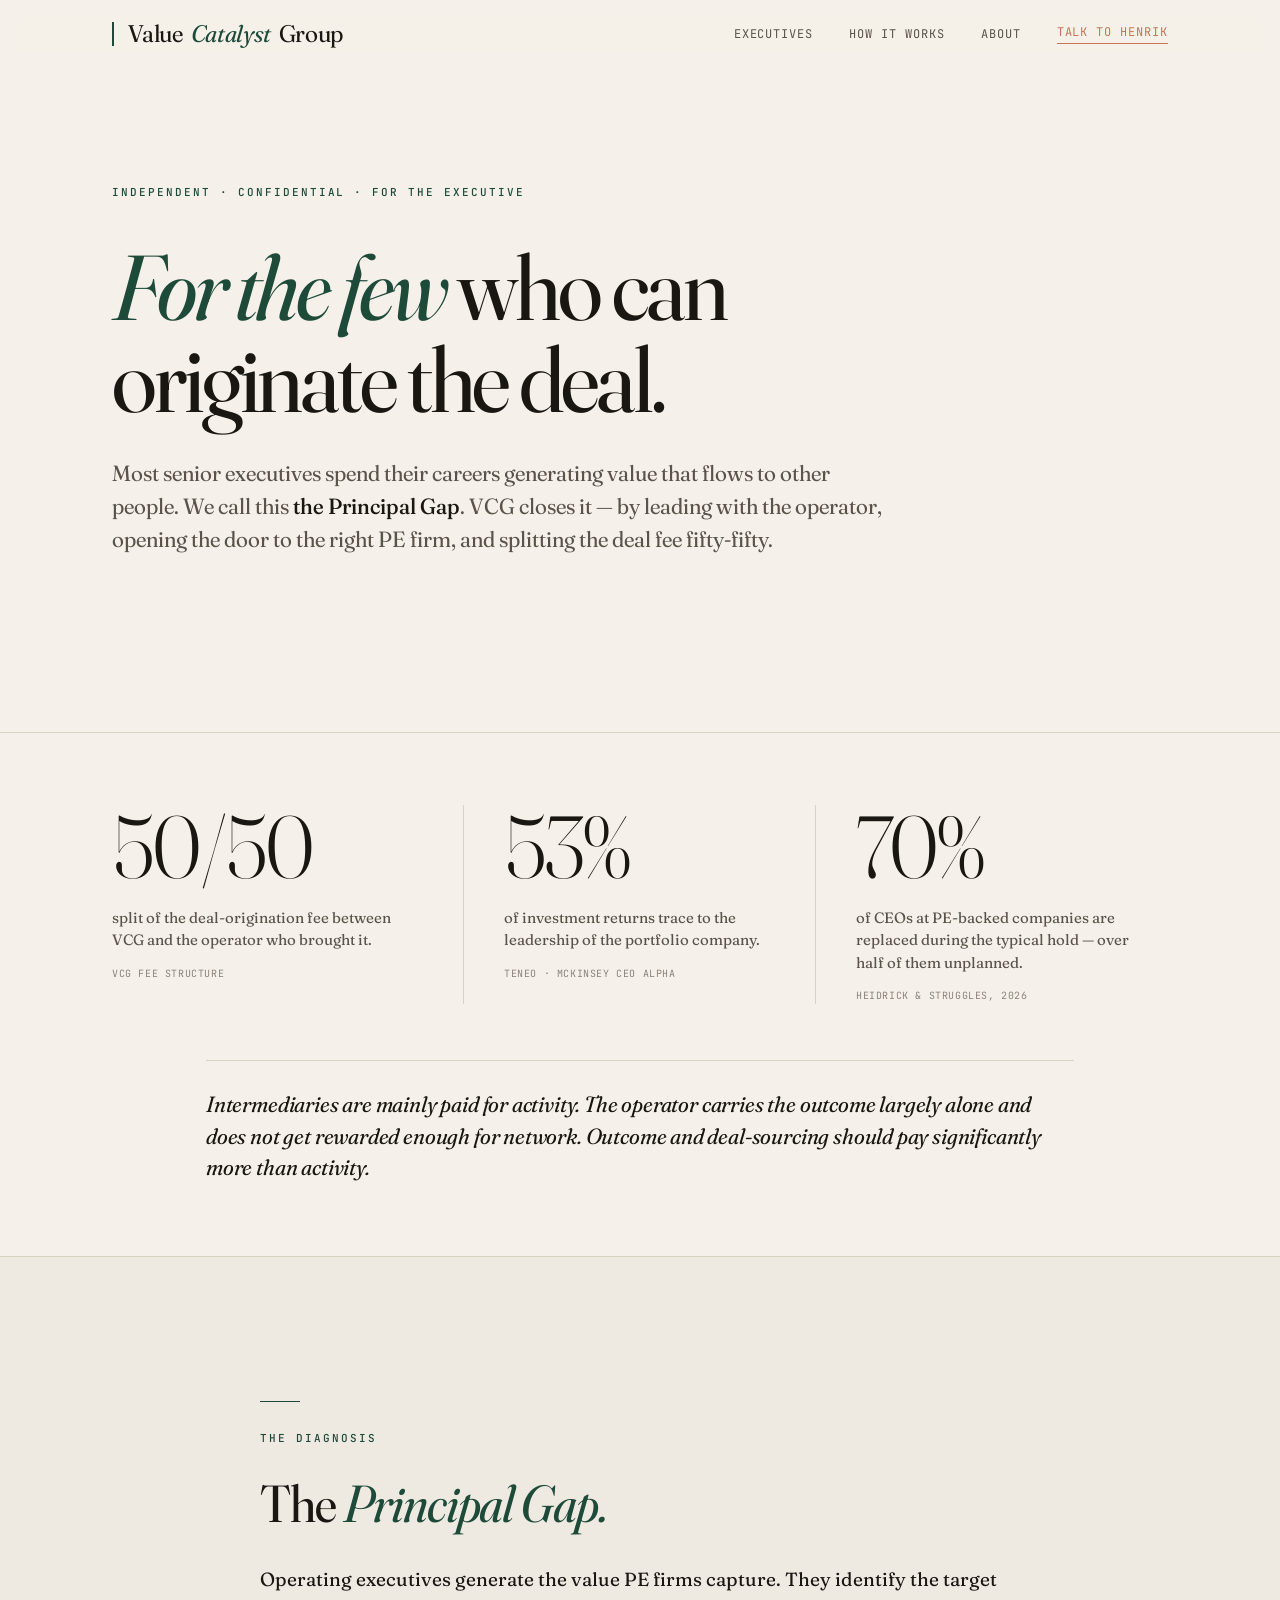
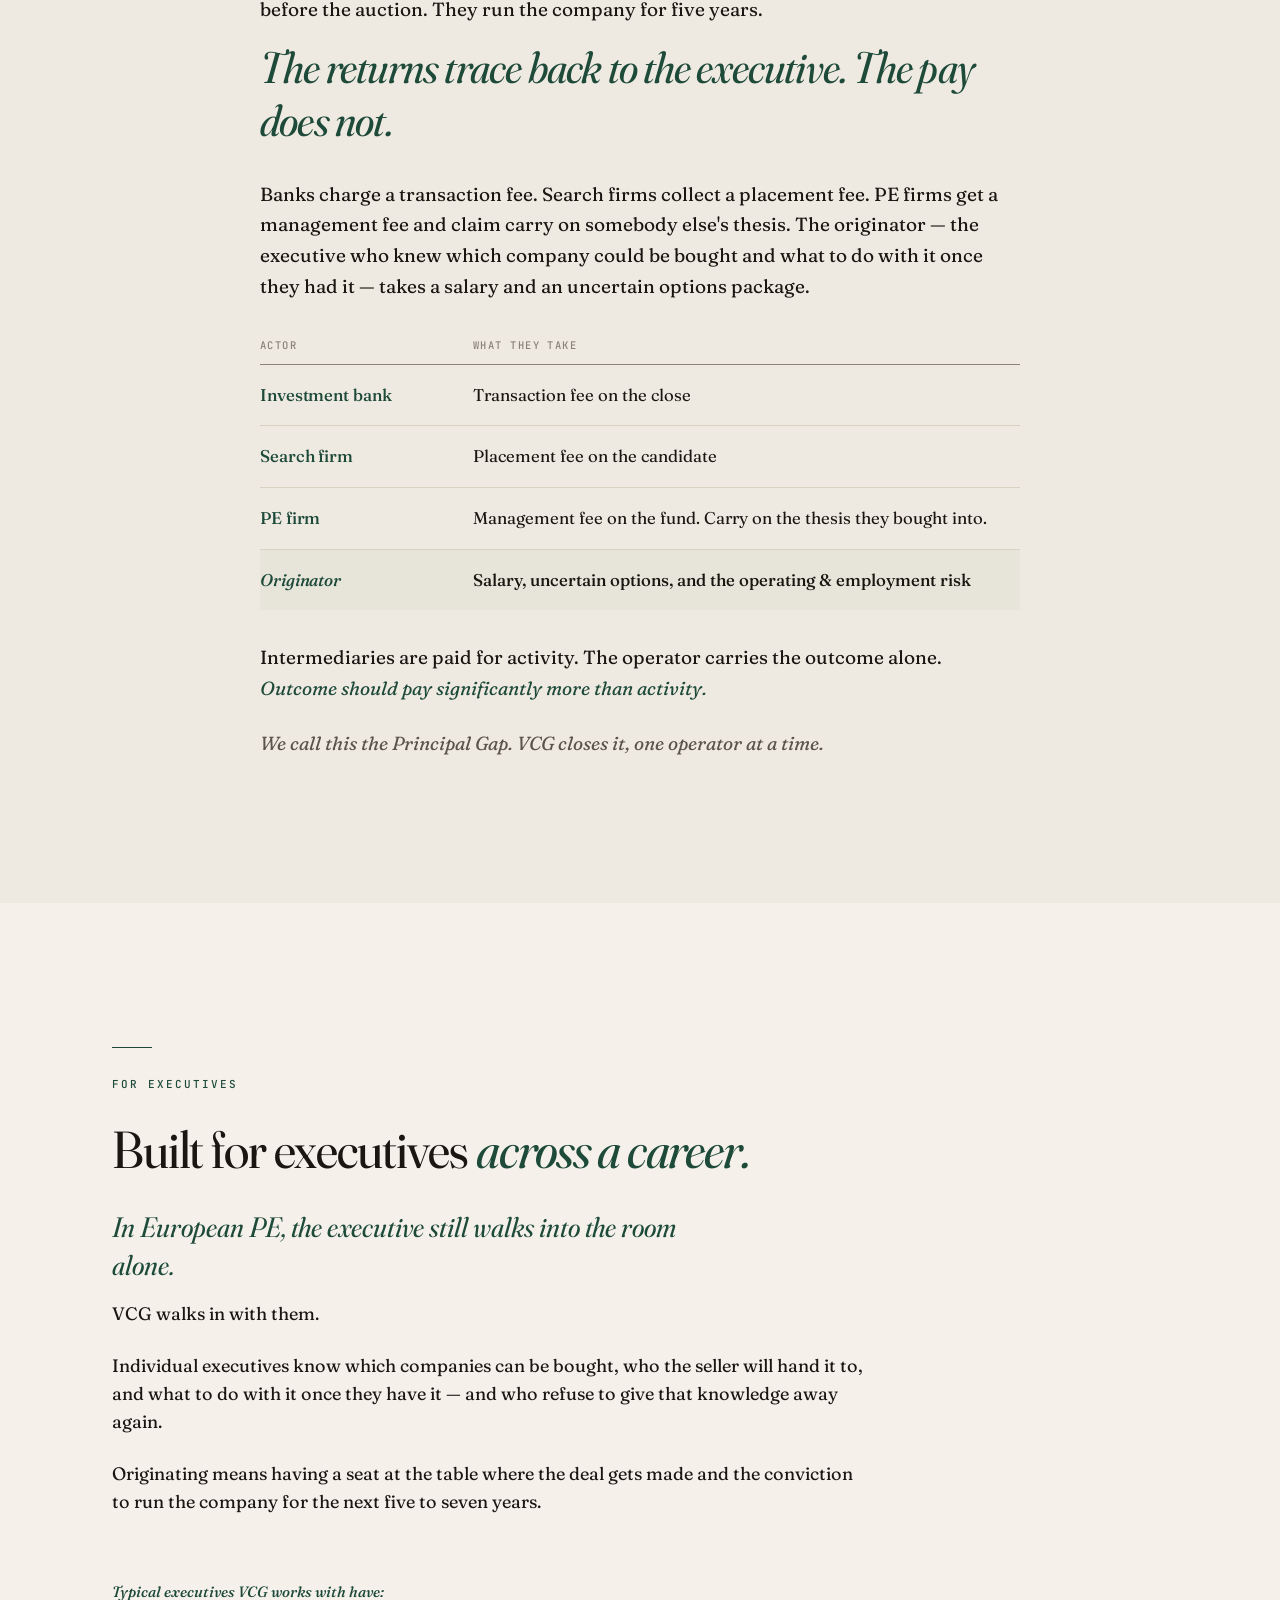
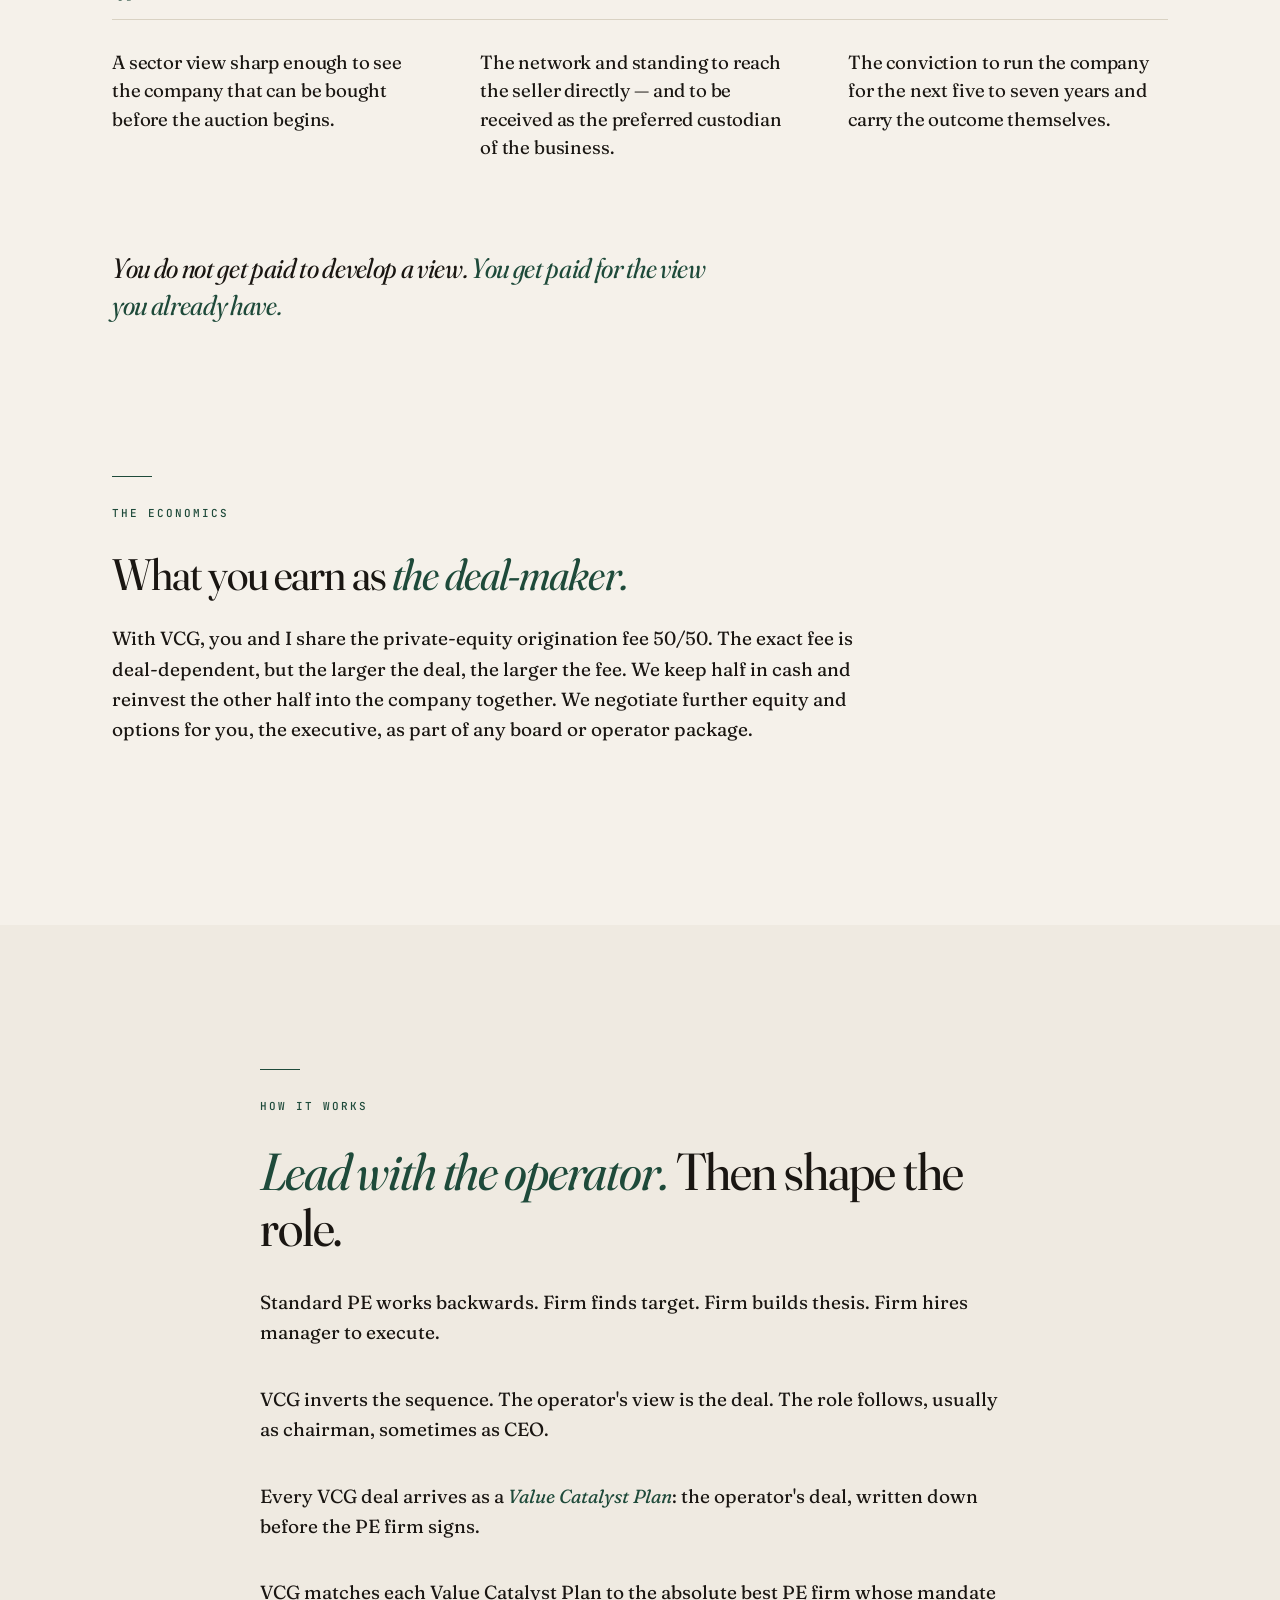
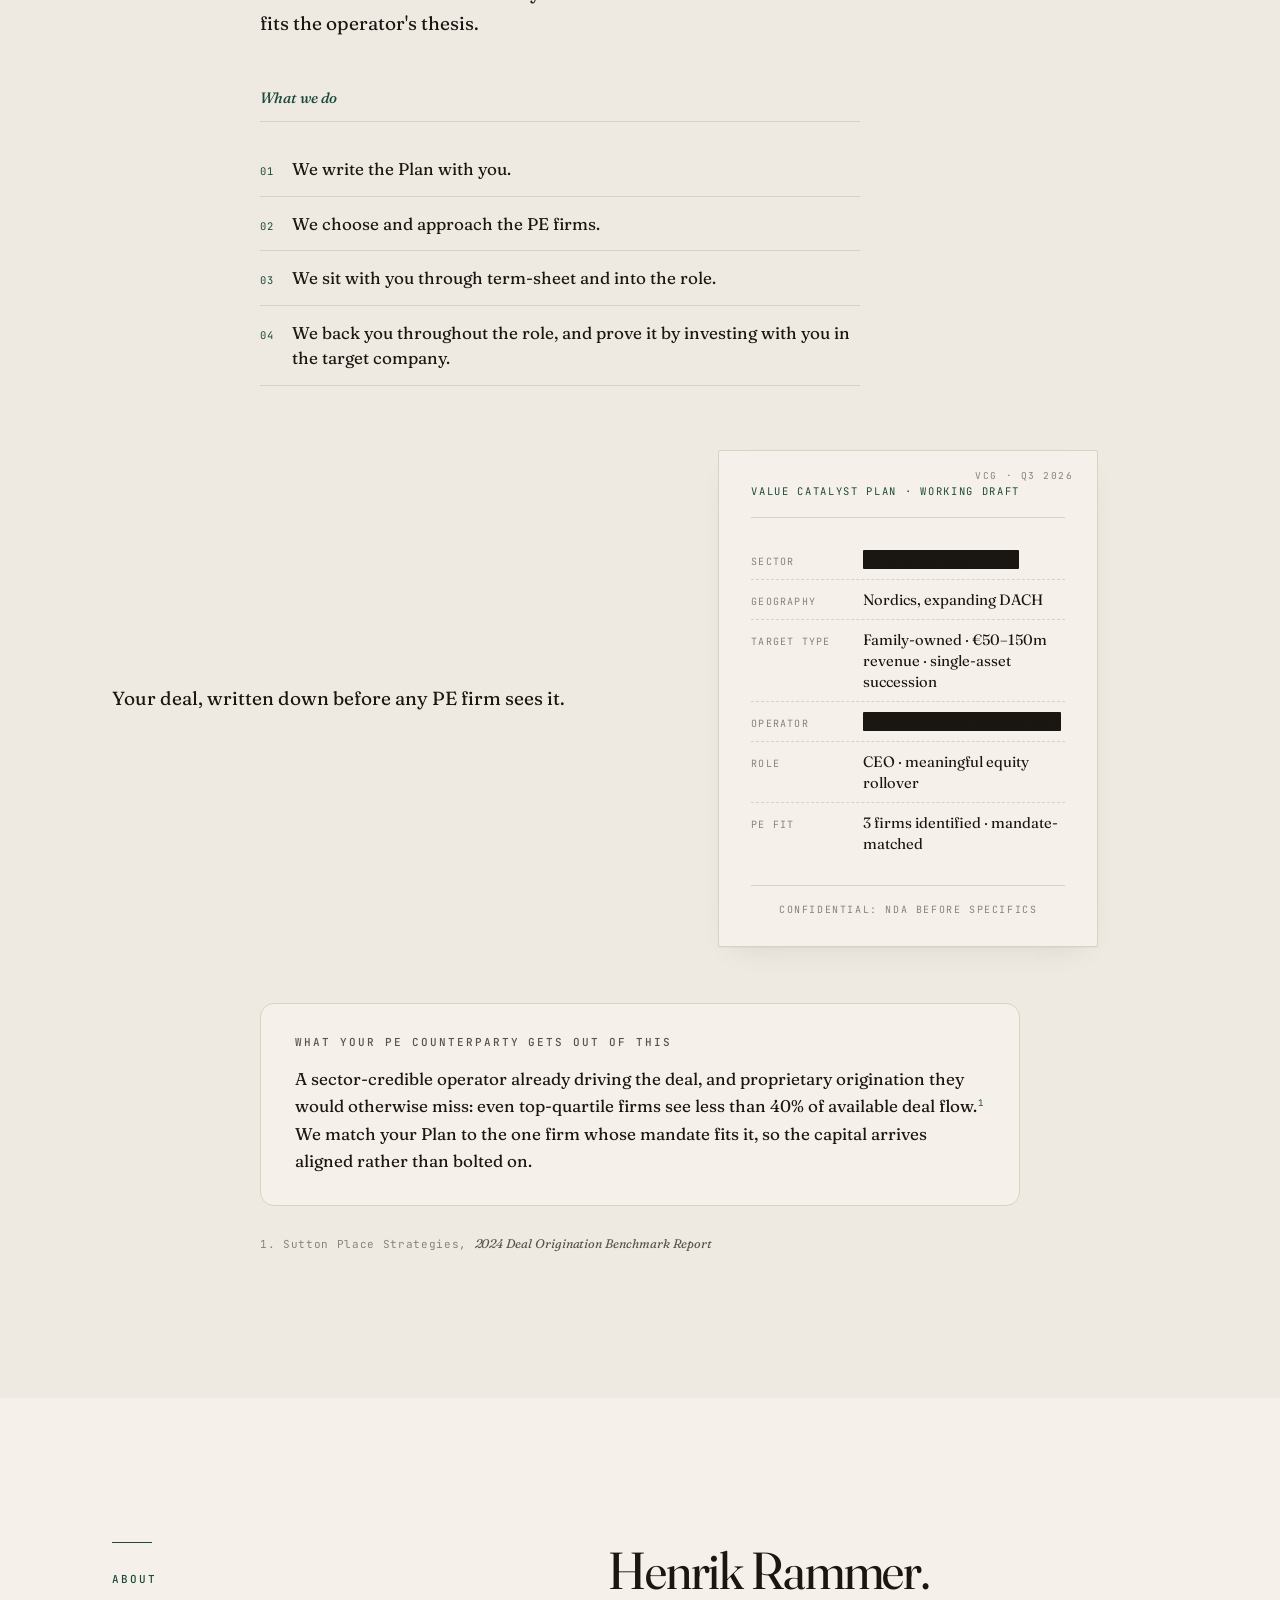
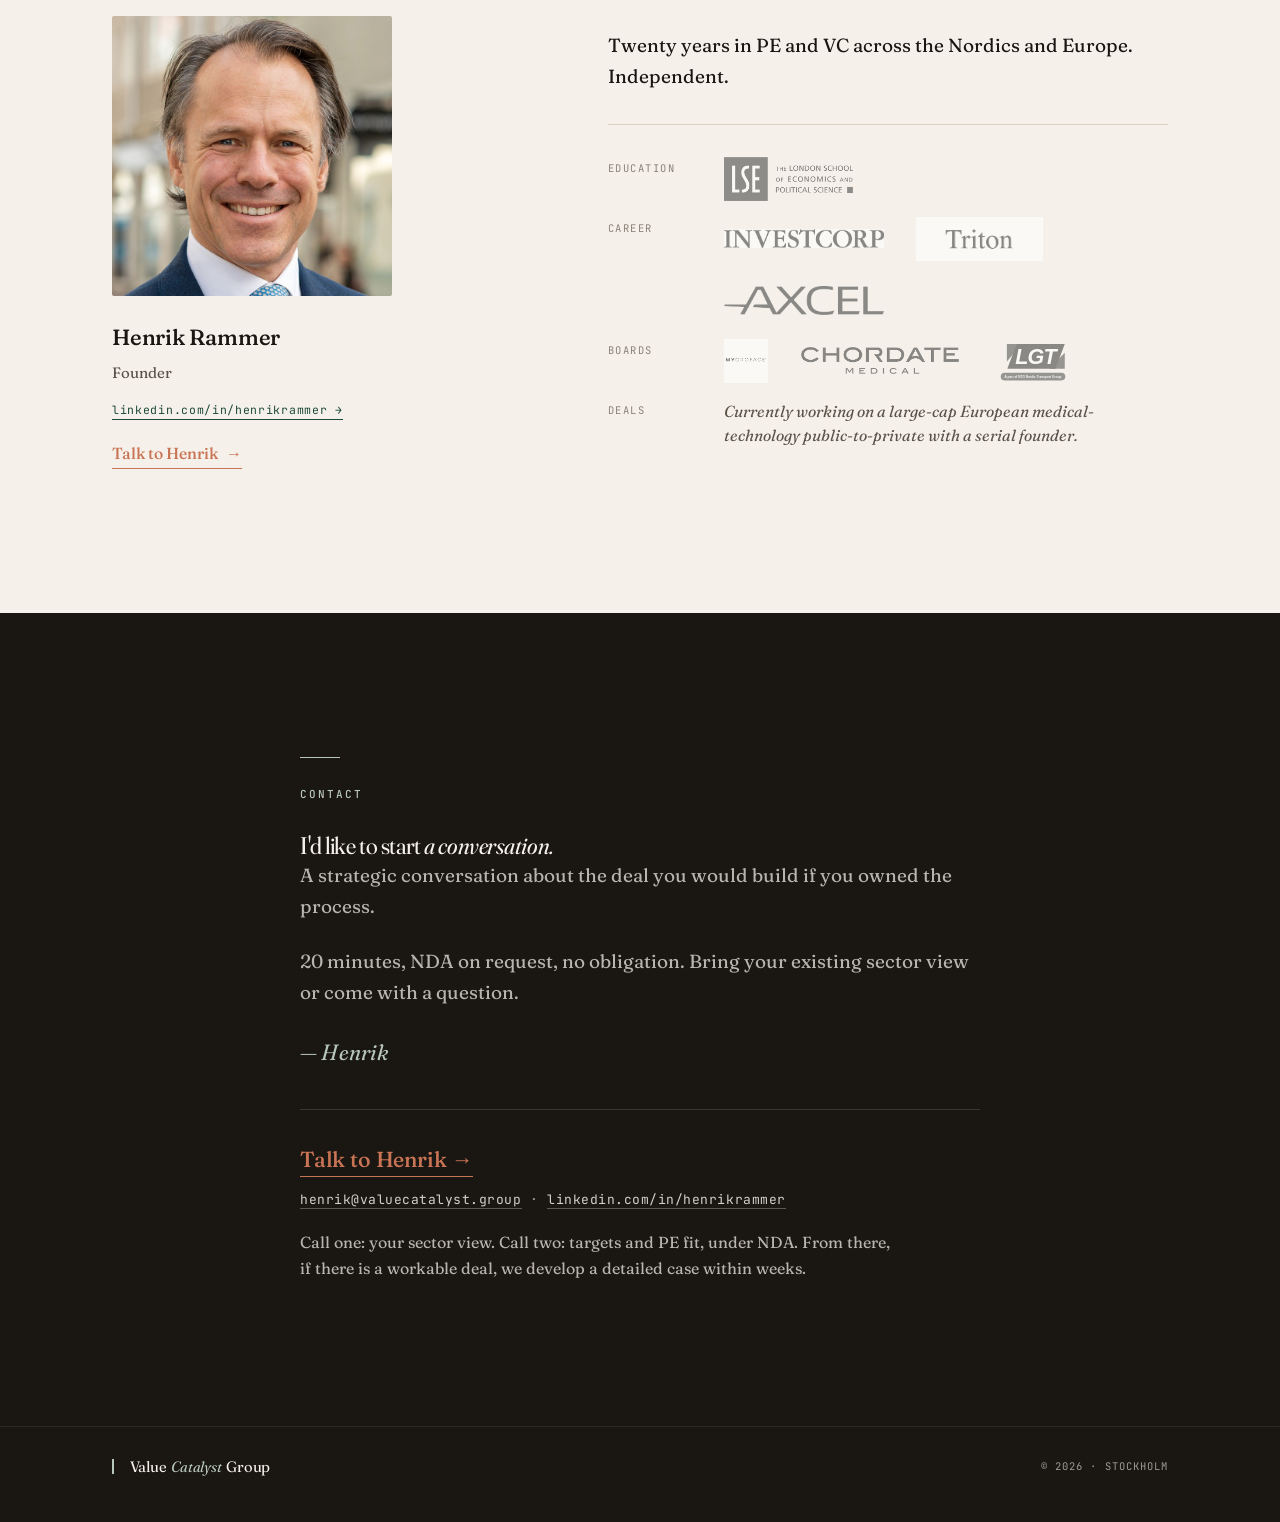
==== index.html @ 9d08bc42 "Tighten exec page: drop hero entry, real LGT logo, trim copy - Remove "For Executives" hero entry; s" ====
<!DOCTYPE html>
<html lang="en">
<head>
  <meta charset="UTF-8">
  <meta name="viewport" content="width=device-width, initial-scale=1.0">
  <title>Value Catalyst Group — For the few who can originate the deal</title>
  <meta name="description" content="Most senior executives spend their careers generating value that flows to other people. We call this the Principal Gap. VCG closes it: we lead with the operator, open the door to the right PE firm, and split the deal fee fifty-fifty.">
  <link rel="canonical" href="https://valuecatalyst.group/">
  <link rel="icon" type="image/svg+xml" href="/favicon.svg">
  <meta property="og:title" content="Value Catalyst Group — For the few who can originate the deal">
  <meta property="og:description" content="Most senior executives spend their careers generating value that flows to other people. We call this the Principal Gap. VCG closes it: we lead with the operator, open the door to the right PE firm, and split the deal fee fifty-fifty.">
  <meta property="og:type" content="website">
  <meta property="og:url" content="https://valuecatalyst.group/">
  <link rel="preconnect" href="https://fonts.googleapis.com">
  <link rel="preconnect" href="https://fonts.gstatic.com" crossorigin>
  <link href="https://fonts.googleapis.com/css2?family=Fraunces:opsz,wght@9..144,300;9..144,400;9..144,500;9..144,600;9..144,700&family=JetBrains+Mono:wght@400;500&display=swap" rel="stylesheet">
  <style>
    *, *::before, *::after { box-sizing: border-box; margin: 0; padding: 0; }
    html { scroll-behavior: smooth; }
    body {
      font-family: 'Fraunces', Georgia, serif;
      font-variation-settings: "opsz" 14, "SOFT" 50;
      color: var(--ink);
      background: var(--paper);
      -webkit-font-smoothing: antialiased;
      -moz-osx-font-smoothing: grayscale;
      font-feature-settings: "ss01", "ss02", "lnum";
    }
    a { text-decoration: none; color: inherit; }
    img, svg { max-width: 100%; display: block; }

    :root {
      --paper: #F5F1EA;
      --paper-soft: #EFEAE1;
      --ink: #1A1612;
      --ink-soft: #5A534A;
      --ink-faint: #8A8278;
      --rule: #D9D2C3;
      --accent: #1E4A3A;
      --accent-deep: #143428;
      --accent-faint: #E8E3D3;
      --cta: #C97455;          /* Claude orange — reserved for primary CTA */
      --cta-deep: #A85C40;
      --max: 1120px;
      --max-narrow: 760px;
      --ease: cubic-bezier(0.16, 1, 0.3, 1);
    }

    ::selection { background: var(--accent); color: var(--paper); }

    .container { max-width: var(--max); margin: 0 auto; padding: 0 32px; }
    .narrow { max-width: var(--max-narrow); margin: 0 auto; padding: 0 32px; }

    .eyebrow {
      font-family: 'JetBrains Mono', ui-monospace, monospace;
      font-size: 11px;
      font-weight: 500;
      letter-spacing: 0.18em;
      text-transform: uppercase;
      color: var(--accent);
    }
    .eyebrow--ink { color: var(--ink-soft); }

    .rule {
      width: 40px;
      height: 1px;
      background: var(--accent);
      margin: 0 0 28px;
    }

    /* Typography base */
    h1, h2, h3, h4 {
      font-family: 'Fraunces', Georgia, serif;
      font-weight: 400;
      letter-spacing: -0.018em;
      color: var(--ink);
      font-variation-settings: "opsz" 144, "SOFT" 30;
    }
    p { font-size: 18px; line-height: 1.55; color: var(--ink); }

    /* ── Nav ── */
    .nav {
      position: fixed; top: 0; left: 0; right: 0; z-index: 50;
      background: rgba(245, 241, 234, 0.88);
      backdrop-filter: saturate(140%) blur(10px);
      -webkit-backdrop-filter: saturate(140%) blur(10px);
      border-bottom: 1px solid transparent;
      transition: border-color 240ms var(--ease), background 240ms var(--ease);
    }
    .nav.scrolled { border-bottom-color: var(--rule); }
    .nav__inner {
      max-width: var(--max); margin: 0 auto; padding: 0 32px;
      height: 68px; display: flex; align-items: center; justify-content: space-between;
    }
    /* ── VCG mark ──────────────────────────────────── */
    .vcg-mark {
      display: inline-flex; align-items: stretch; gap: 16px;
      font-family: 'Fraunces', Georgia, serif;
      color: var(--ink); text-decoration: none;
    }
    .vcg-mark__rule {
      width: 1.5px; background: var(--accent); flex-shrink: 0;
      align-self: stretch;
    }
    .vcg-mark__body {
      display: flex; flex-direction: column; justify-content: center;
    }
    .vcg-mark__word {
      font-size: 22px; line-height: 1; font-weight: 400;
      letter-spacing: -0.015em; word-spacing: 0.14em; white-space: nowrap;
      font-variation-settings: "opsz" 72, "SOFT" 20;
      color: var(--ink);
    }
    .vcg-mark__word em {
      font-style: italic; color: var(--accent); font-weight: 400;
      font-variation-settings: "opsz" 72, "SOFT" 30;
    }
    .vcg-mark__tag {
      font-size: 13px; font-style: italic; color: var(--ink-soft);
      margin-top: 6px; line-height: 1.35; letter-spacing: -0.005em;
      font-variation-settings: "opsz" 36, "SOFT" 30;
    }

    /* Nav: smaller, no tagline */
    .vcg-mark--nav .vcg-mark__word { font-size: 24px; }
    .vcg-mark--nav { gap: 14px; }

    /* Hero / large display */
    .vcg-mark--hero .vcg-mark__word { font-size: 40px; }
    .vcg-mark--hero .vcg-mark__tag  { font-size: 20px; margin-top: 16px; }

    /* Reversed on forest — card backs, signage */
    .vcg-mark--reversed { color: var(--paper); }
    .vcg-mark--reversed .vcg-mark__word { color: var(--paper); }
    .vcg-mark--reversed .vcg-mark__word em { color: #B8C7BC; }
    .vcg-mark--reversed .vcg-mark__tag  { color: rgba(245,241,234,0.72); }
    .vcg-mark--reversed .vcg-mark__rule { background: #B8C7BC; }
    .nav__links { display: flex; gap: 36px; align-items: center; }
    .nav__link {
      font-family: 'JetBrains Mono', ui-monospace, monospace;
      font-size: 12px; letter-spacing: 0.08em; text-transform: uppercase;
      color: var(--ink-soft);
      transition: color 180ms var(--ease);
    }
    .nav__link:hover { color: var(--accent); }
    .nav__cta {
      font-family: 'JetBrains Mono', ui-monospace, monospace;
      font-size: 12px; letter-spacing: 0.08em; text-transform: uppercase;
      color: var(--cta); padding-bottom: 3px;
      border-bottom: 1px solid var(--cta);
      transition: color 180ms var(--ease), border-color 180ms var(--ease);
    }
    .nav__cta:hover { color: var(--cta-deep); border-color: var(--cta-deep); }

    .nav__toggle { display: none; background: none; border: none; cursor: pointer; padding: 8px; }
    .nav__toggle span { display: block; width: 22px; height: 1.5px; background: var(--ink); margin: 5px 0; transition: transform 200ms var(--ease); }

    /* ── Hero ── */
    .hero {
      padding: 184px 0 120px;
      position: relative;
    }
    .hero__eyebrow { margin-bottom: 40px; }
    .hero h1 {
      font-size: clamp(48px, 7.2vw, 92px);
      line-height: 1.0;
      letter-spacing: -0.034em;
      font-weight: 400;
      font-variation-settings: "opsz" 144, "SOFT" 10;
      max-width: 16ch;
      margin-bottom: 32px;
      color: var(--ink);
    }
    .hero h1 em {
      font-style: italic;
      font-weight: 400;
      color: var(--accent);
    }
    .hero__sub {
      font-size: 22px;
      line-height: 1.5;
      color: var(--ink-soft);
      max-width: 56ch;
      margin-bottom: 56px;
      font-weight: 400;
      font-variation-settings: "opsz" 72, "SOFT" 30;
    }
    .hero__sub strong {
      color: var(--ink);
      font-weight: 500;
    }
    .hero__entry {
      display: flex; flex-wrap: wrap; gap: 56px; align-items: baseline;
      padding-top: 28px;
      border-top: 1px solid var(--rule);
      max-width: 560px;
    }
    .entry {
      display: flex; flex-direction: column; gap: 6px;
    }
    .entry__label {
      font-family: 'JetBrains Mono', ui-monospace, monospace;
      font-size: 10.5px; letter-spacing: 0.14em; text-transform: uppercase;
      color: var(--ink-faint);
    }
    .entry__link {
      font-family: 'Fraunces', Georgia, serif;
      font-size: 18px; font-weight: 500;
      color: var(--ink);
      border-bottom: 1px solid var(--ink);
      padding-bottom: 2px;
      transition: color 180ms var(--ease), border-color 180ms var(--ease);
      font-variation-settings: "opsz" 36;
    }
    .entry__link:hover { color: var(--accent); border-color: var(--accent); }
    .entry__link .arr { display: inline-block; transition: transform 240ms var(--ease); margin-left: 4px; }
    .entry__link:hover .arr { transform: translateX(4px); }

    /* ── Three figures (stats) ── */
    .figures {
      border-top: 1px solid var(--rule);
      border-bottom: 1px solid var(--rule);
      padding: 72px 0;
    }
    .figures__grid {
      display: grid;
      grid-template-columns: repeat(3, 1fr);
      gap: 0;
    }
    .figure {
      padding: 0 40px;
      border-right: 1px solid var(--rule);
      position: relative;
    }
    .figure:first-child { padding-left: 0; }
    .figure:last-child { border-right: none; padding-right: 0; }
    .figure__number {
      font-family: 'Fraunces', Georgia, serif;
      font-size: clamp(54px, 7vw, 88px);
      font-weight: 300;
      line-height: 0.95;
      letter-spacing: -0.035em;
      color: var(--ink);
      font-variation-settings: "opsz" 144, "SOFT" 0;
      margin-bottom: 18px;
      font-feature-settings: "lnum", "ss01";
    }
    .figure__number em {
      font-style: italic;
      font-weight: 300;
      color: var(--accent);
    }
    .figure__desc {
      font-size: 15px;
      line-height: 1.5;
      color: var(--ink-soft);
      max-width: 28ch;
    }
    .figure__src {
      font-family: 'JetBrains Mono', ui-monospace, monospace;
      font-size: 10px;
      letter-spacing: 0.06em;
      color: var(--ink-faint);
      margin-top: 14px;
      text-transform: uppercase;
    }
    .figure__src a { color: var(--ink-faint); border-bottom: 1px solid transparent; transition: color 180ms var(--ease), border-color 180ms var(--ease); }
    .figure__src a:hover { color: var(--accent); border-bottom-color: var(--accent); }
    .figures__caption {
      margin-top: 56px;
      padding-top: 28px;
      border-top: 1px solid var(--rule);
      font-family: 'Fraunces', Georgia, serif;
      font-size: clamp(18px, 1.8vw, 22px);
      font-style: italic;
      font-weight: 400;
      line-height: 1.45;
      letter-spacing: -0.008em;
      color: var(--ink);
      text-align: left;
      max-width: 62ch;
      margin-left: auto;
      margin-right: auto;
      font-variation-settings: "opsz" 72, "SOFT" 30;
    }

    /* ── Section ── */
    .section { padding: 144px 0; position: relative; }
    .section--paper-soft { background: var(--paper-soft); }
    .section--ink { background: var(--ink); }
    .section--ink p, .section--ink h2, .section--ink h3 { color: var(--paper); }
    .section--ink p { color: rgba(245, 241, 234, 0.72); }

    .section__lede {
      max-width: 70ch;
      margin-bottom: 56px;
    }
    .section h2.section__title {
      font-size: clamp(32px, 4.4vw, 52px);
      line-height: 1.08;
      letter-spacing: -0.022em;
      font-weight: 400;
      max-width: 22ch;
      margin-bottom: 32px;
      font-variation-settings: "opsz" 144, "SOFT" 20;
    }
    .section h2.section__title em { font-style: italic; color: var(--accent); font-weight: 400; }
    .section--ink h2.section__title em { color: #B8C7BC; }

    /* ── Proof band: relocated 53% with full citation ── */
    .proof-band {
      padding: 96px 0;
      background: var(--paper);
      border-bottom: 1px solid var(--rule);
      text-align: left;
    }
    .proof-band__number {
      font-family: 'Fraunces', Georgia, serif;
      font-size: clamp(96px, 14vw, 184px);
      font-weight: 300;
      line-height: 0.9;
      letter-spacing: -0.04em;
      color: var(--ink);
      font-variation-settings: "opsz" 144, "SOFT" 0;
      margin-bottom: 32px;
      font-feature-settings: "lnum", "ss01";
    }
    .proof-band__number em {
      font-style: italic;
      font-weight: 300;
      color: var(--accent);
    }
    .proof-band__claim {
      font-family: 'Fraunces', Georgia, serif;
      font-size: clamp(24px, 3.2vw, 38px);
      font-weight: 400;
      line-height: 1.25;
      letter-spacing: -0.018em;
      color: var(--ink);
      max-width: 28ch;
      margin-bottom: 28px;
      font-variation-settings: "opsz" 144, "SOFT" 30;
    }
    .proof-band__claim--editorial {
      font-size: clamp(28px, 3.8vw, 46px);
      max-width: 38ch;
      margin-bottom: 0;
      line-height: 1.22;
    }
    .proof-band__claim--editorial em {
      font-style: italic;
      color: var(--accent);
    }
    .proof-band__source {
      font-family: 'JetBrains Mono', ui-monospace, monospace;
      font-size: 11px;
      letter-spacing: 0.1em;
      text-transform: uppercase;
      color: var(--ink-faint);
      line-height: 1.7;
    }
    .proof-band__source em {
      font-family: 'Fraunces', Georgia, serif;
      font-style: italic;
      text-transform: none;
      letter-spacing: -0.005em;
      font-size: 13px;
      color: var(--ink-soft);
    }
    .proof-band__source a {
      color: var(--ink-faint);
      border-bottom: 1px solid transparent;
      transition: color 180ms var(--ease), border-color 180ms var(--ease);
    }
    .proof-band__source a:hover {
      color: var(--accent);
      border-bottom-color: var(--accent);
    }

    /* ── Audience sections ── */
    .audience {
      display: grid;
      grid-template-columns: 1fr 1.15fr;
      gap: 96px;
      align-items: start;
    }
    .audience__head .section__title { margin-bottom: 24px; }
    .audience__head p.audience__pitch {
      font-size: 19px;
      line-height: 1.6;
      color: var(--ink-soft);
      max-width: 38ch;
    }
    .audience__body p {
      font-size: 18px;
      line-height: 1.62;
      color: var(--ink);
      margin-bottom: 26px;
    }
    .audience__body p.audience__note {
      color: var(--ink-soft);
    }
    .audience__list {
      list-style: none;
      margin: 28px 0 32px;
      padding-top: 20px;
      border-top: 1px solid var(--rule);
    }
    .audience__list li {
      font-size: 17px;
      line-height: 1.5;
      color: var(--ink);
      padding: 14px 0;
      border-bottom: 1px solid var(--rule);
      display: grid;
      grid-template-columns: 32px 1fr;
      align-items: baseline;
    }
    .audience__list li::before {
      content: counter(li, decimal-leading-zero);
      font-family: 'JetBrains Mono', ui-monospace, monospace;
      font-size: 10.5px;
      letter-spacing: 0.1em;
      color: var(--accent);
      counter-increment: li;
    }
    .audience__list { counter-reset: li; }

    .audience__subhead {
      font-family: 'Fraunces', Georgia, serif;
      font-size: 15px;
      font-weight: 500;
      font-style: italic;
      color: var(--accent);
      margin: 20px 0 10px;
      font-variation-settings: "opsz" 36;
    }

    .terms {
      margin-top: 40px;
      padding: 28px 32px;
      background: var(--accent-faint);
      border-left: 2px solid var(--accent);
    }
    .terms__label {
      font-family: 'JetBrains Mono', ui-monospace, monospace;
      font-size: 10.5px;
      letter-spacing: 0.14em;
      text-transform: uppercase;
      color: var(--accent);
      margin-bottom: 10px;
    }
    .terms p {
      font-size: 15.5px;
      line-height: 1.6;
      color: var(--ink);
      margin: 0;
    }

    /* ── Pull quote ── */
    .pullquote {
      margin: 40px 0;
      padding: 32px 0 32px 32px;
      border-left: 2px solid var(--accent);
      max-width: 60ch;
    }
    .pullquote p {
      font-family: 'Fraunces', Georgia, serif;
      font-size: 28px;
      line-height: 1.32;
      letter-spacing: -0.012em;
      font-style: italic;
      color: var(--ink);
      font-variation-settings: "opsz" 144, "SOFT" 30;
    }
    .pullquote p em { font-style: italic; color: var(--accent); }
    .section--paper-soft .pullquote { border-left-color: var(--accent); }

    /* ── Pillars (Access / Alignment / Execution) ── */
    .pillars {
      display: grid;
      grid-template-columns: repeat(3, 1fr);
      gap: 40px;
      margin-top: 8px;
    }
    .pillar {
      border-top: 1px solid var(--rule);
      padding-top: 24px;
    }
    .pillar__name {
      font-family: 'Fraunces', Georgia, serif;
      font-size: 22px;
      font-weight: 500;
      letter-spacing: -0.012em;
      color: var(--accent);
      margin-bottom: 14px;
      font-variation-settings: "opsz" 72, "SOFT" 20;
    }
    .pillar__text {
      font-size: 16.5px;
      line-height: 1.6;
      color: var(--ink);
    }
    .pillar__cite {
      font-family: 'JetBrains Mono', ui-monospace, monospace;
      font-size: 9px;
      vertical-align: super;
      line-height: 0;
      margin-left: 1px;
    }
    .pillar__cite a {
      color: var(--accent);
      border-bottom: none;
      transition: color 180ms var(--ease);
    }
    .pillar__cite a:hover { color: var(--ink); }
    .pillars__footnote {
      margin-top: 28px;
      font-family: 'JetBrains Mono', ui-monospace, monospace;
      font-size: 11px;
      letter-spacing: 0.06em;
      color: var(--ink-faint);
      line-height: 1.6;
    }
    .pillars__footnote em {
      font-family: 'Fraunces', Georgia, serif;
      font-style: italic;
      letter-spacing: -0.005em;
      font-size: 12.5px;
      color: var(--ink-soft);
    }
    .pillars__footnote a {
      color: var(--ink-faint);
      border-bottom: 1px solid transparent;
      transition: color 180ms var(--ease), border-color 180ms var(--ease);
    }
    .pillars__footnote a:hover {
      color: var(--accent);
      border-bottom-color: var(--accent);
    }

    /* ── About ── */
    .about__grid {
      display: grid;
      grid-template-columns: 1fr 1.4fr;
      gap: 96px;
      align-items: start;
    }
    .about__meta {
      position: sticky;
      top: 100px;
    }
    .about__meta .eyebrow { margin-bottom: 16px; }
    .about__name {
      font-family: 'Fraunces', Georgia, serif;
      font-size: 22px;
      font-weight: 500;
      letter-spacing: -0.01em;
      color: var(--ink);
      margin-bottom: 8px;
    }
    .about__role {
      font-size: 15px;
      color: var(--ink-soft);
      line-height: 1.5;
    }
    .about__linkedin {
      margin-top: 16px;
      font-family: 'JetBrains Mono', ui-monospace, monospace;
      font-size: 11.5px;
      letter-spacing: 0.06em;
    }
    .about__linkedin a {
      color: var(--accent);
      border-bottom: 1px solid var(--accent);
      padding-bottom: 2px;
      transition: opacity 180ms var(--ease);
    }
    .about__linkedin a:hover { opacity: 0.7; }
    .about__body p {
      font-size: 19px;
      line-height: 1.62;
      color: var(--ink);
      margin-bottom: 24px;
    }
    .about__body p:first-child {
      font-size: 22px;
      line-height: 1.45;
      color: var(--ink);
      margin-bottom: 32px;
      font-variation-settings: "opsz" 72, "SOFT" 30;
    }
    .about__body p:first-child em {
      font-style: italic;
      color: var(--accent);
    }

    /* ── Contact ── */
    .contact__inner {
      max-width: 68ch;
      margin: 0 auto;
      text-align: left;
    }
    .contact h2 {
      font-size: clamp(48px, 6.8vw, 88px);
      line-height: 1.0;
      letter-spacing: -0.03em;
      color: var(--paper);
      margin-bottom: 48px;
      font-weight: 400;
      font-variation-settings: "opsz" 144, "SOFT" 10;
      max-width: 18ch;
    }
    .contact h2 em { font-style: italic; color: #B8C7BC; }
    .contact__para {
      font-size: 19px;
      line-height: 1.62;
      color: rgba(245,241,234,0.75);
      margin-bottom: 24px;
      max-width: 64ch;
    }
    .contact__email-wrap {
      margin-top: 48px;
      padding-top: 36px;
      border-top: 1px solid rgba(245,241,234,0.14);
    }
    .contact__email {
      font-family: 'Fraunces', Georgia, serif;
      font-size: clamp(14px, 1.7vw, 22px);
      font-weight: 500;
      color: var(--cta);
      border-bottom: 1px solid var(--cta);
      padding-bottom: 3px;
      font-variation-settings: "opsz" 36, "SOFT" 20;
      transition: opacity 200ms var(--ease);
      letter-spacing: -0.008em;
    }
    .contact__email:hover { opacity: 0.78; }
    .contact__email-sub {
      display: block;
      margin-top: 18px;
      font-family: 'JetBrains Mono', ui-monospace, monospace;
      font-size: 13px;
      letter-spacing: 0.04em;
      color: rgba(245,241,234,0.6);
    }
    .contact__email-sub a { color: rgba(245,241,234,0.85); border-bottom: 1px solid rgba(245,241,234,0.3); }
    .contact__email-sub a:hover { color: var(--paper); }
    .contact__meta {
      font-family: 'JetBrains Mono', ui-monospace, monospace;
      font-size: 11px;
      letter-spacing: 0.14em;
      text-transform: uppercase;
      color: rgba(245,241,234,0.6);
      margin-top: 18px;
    }

    /* ── Footer ── */
    .footer {
      background: var(--ink);
      padding: 32px 0 48px;
      border-top: 1px solid rgba(245,241,234,0.08);
    }
    .footer__inner {
      max-width: var(--max);
      margin: 0 auto;
      padding: 0 32px;
      display: flex;
      justify-content: space-between;
      align-items: center;
      gap: 24px;
      flex-wrap: wrap;
    }
    .footer__brand {
      display: flex; align-items: center; gap: 10px;
    }
    .footer__brand svg { width: 22px; }
    .footer__brand span {
      font-family: 'Fraunces', Georgia, serif;
      font-size: 15px;
      color: var(--paper);
      font-variation-settings: "opsz" 36;
    }
    .footer__copy {
      font-family: 'JetBrains Mono', ui-monospace, monospace;
      font-size: 10.5px;
      letter-spacing: 0.1em;
      text-transform: uppercase;
      color: rgba(245,241,234,0.6);
    }

    /* ── Credibility logo strip ── */
    .credibility {
      padding: 56px 0;
      border-top: 1px solid var(--rule);
      border-bottom: 1px solid var(--rule);
      background: var(--paper);
    }
    .credibility__head {
      display: flex; align-items: baseline; justify-content: space-between;
      gap: 24px; margin-bottom: 28px; flex-wrap: wrap;
    }
    .credibility__note {
      font-family: 'Fraunces', Georgia, serif;
      font-size: 15px; font-style: italic; color: var(--ink-soft);
      max-width: 36ch;
    }
    .credibility__logos {
      display: flex; flex-wrap: wrap; gap: 20px; align-items: center;
    }
    .credibility__logo {
      display: inline-flex; align-items: center;
    }
    .credibility__logo img {
      width: auto;
      opacity: 0.45;
      transition: opacity 240ms var(--ease);
    }
    .credibility__logo:hover img { opacity: 0.85; }
    /* Per-logo height tuning so the actual letterforms read at a similar x-height (~22-26px) across the row */
    .credibility__logo--lse img        { max-height: 40px; }
    .credibility__logo--investcorp     { min-width: 160px; justify-content: center; }
    .credibility__logo--investcorp img { max-height: 18px; }
    .credibility__logo--triton img     { max-height: 44px; mix-blend-mode: multiply; }
    .credibility__logo--axcel img      { max-height: 26px; mix-blend-mode: multiply; }
    .credibility__logo--chordate img   { max-height: 30px; }
    /* Myoroface source is 1:1 with deep whitespace padding — crop the canvas to lift the wordmark to row height */
    .credibility__logo--myoroface {
      height: 28px; width: 144px; overflow: hidden;
      justify-content: center;
    }
    .credibility__logo--myoroface img { height: 144px; max-height: none; mix-blend-mode: multiply; }
    .credibility__logo--text {
      font-family: 'Fraunces', Georgia, serif;
      font-size: 18px; font-weight: 500; letter-spacing: -0.005em;
      color: var(--ink-soft); font-variation-settings: "opsz" 36;
    }

    /* ── Alignment diagram (who's on your side) ── */
    .alignments { padding: 144px 0; background: var(--paper-soft); }
    .alignments__head { max-width: var(--max-narrow); margin: 0 auto 48px; padding: 0 32px; }
    .alignments__title {
      font-family: 'Fraunces', Georgia, serif;
      font-size: clamp(28px, 3.4vw, 44px);
      line-height: 1.12;
      letter-spacing: -0.02em;
      font-weight: 400;
      max-width: 26ch;
      margin-top: 18px;
      font-variation-settings: "opsz" 144, "SOFT" 20;
    }
    .alignments__title em { font-style: italic; color: var(--accent); }
    .alignments__grid {
      max-width: var(--max); margin: 0 auto; padding: 0 32px;
    }
    .align-row {
      display: grid;
      grid-template-columns: 220px 1fr 220px;
      gap: 32px;
      padding: 22px 0;
      border-bottom: 1px solid var(--rule);
      align-items: center;
    }
    .align-row:first-child {
      border-top: 1px solid var(--rule);
    }
    .align-row--head {
      padding: 12px 0;
      border-bottom-color: var(--ink-faint);
    }
    .align-head {
      font-family: 'JetBrains Mono', ui-monospace, monospace;
      font-size: 10.5px; letter-spacing: 0.16em; text-transform: uppercase;
      color: var(--ink-faint);
    }
    .align-head--right { justify-self: end; }
    .align-actor {
      font-family: 'Fraunces', Georgia, serif;
      font-size: 19px; font-weight: 500;
      color: var(--ink); letter-spacing: -0.01em;
      font-variation-settings: "opsz" 36;
    }
    .align-motive {
      font-size: 16.5px; line-height: 1.5;
      color: var(--ink-soft); font-style: italic;
    }
    .align-side {
      font-family: 'JetBrains Mono', ui-monospace, monospace;
      font-size: 12px; letter-spacing: 0.1em; text-transform: uppercase;
      color: var(--ink-faint); justify-self: end; text-align: right;
    }
    .align-side .arr { display: inline-block; margin-right: 6px; }
    .align-row--vcg {
      background: linear-gradient(90deg, transparent, rgba(30,74,58,0.08));
      border-bottom-color: var(--accent);
    }
    .align-row--vcg .align-actor { color: var(--accent); }
    .align-row--vcg .align-side {
      color: var(--accent); font-weight: 500; font-size: 13px;
    }

    /* ── Who-this-is-for block (3 required things) ── */
    .who-this {
      border-top: 1px solid var(--rule);
      margin-top: 0;
    }
    .who-this__row {
      display: grid;
      grid-template-columns: 160px 1fr;
      gap: 24px;
      padding: 18px 0;
      border-bottom: 1px solid var(--rule);
      align-items: baseline;
    }
    .who-this__name {
      font-family: 'Fraunces', Georgia, serif;
      font-size: 19px;
      font-weight: 500;
      color: var(--accent);
      letter-spacing: -0.01em;
      font-variation-settings: "opsz" 36, "SOFT" 20;
    }
    .who-this__desc {
      font-size: 16.5px;
      line-height: 1.5;
      color: var(--ink);
    }

    /* 3-column variant for full-width row of "things they have" */
    .who-this--cols {
      display: grid;
      grid-template-columns: repeat(3, 1fr);
      gap: 48px;
      border-top: 1px solid var(--rule);
      padding-top: 28px;
    }
    .who-this__col {
      display: flex;
      flex-direction: column;
    }
    .who-this__col-text {
      font-family: 'Fraunces', Georgia, serif;
      font-size: 19px;
      line-height: 1.5;
      color: var(--ink);
      letter-spacing: -0.008em;
      font-variation-settings: "opsz" 36, "SOFT" 20;
      max-width: 32ch;
    }

    /* ── Fairness table (what they take) ── */
    .fairness-table, .split-table, .role-table {
      width: 100%;
      border-collapse: collapse;
      margin-top: 8px;
    }
    .fairness-table th, .split-table th {
      font-family: 'JetBrains Mono', ui-monospace, monospace;
      font-size: 10.5px;
      letter-spacing: 0.14em;
      text-transform: uppercase;
      color: var(--ink-faint);
      text-align: left;
      padding: 12px 16px 12px 0;
      border-bottom: 1px solid var(--ink-faint);
      font-weight: 500;
    }
    .fairness-table td, .split-table td, .role-table td {
      font-family: 'Fraunces', Georgia, serif;
      font-size: 17px;
      line-height: 1.45;
      color: var(--ink);
      padding: 18px 16px 18px 0;
      border-bottom: 1px solid var(--rule);
      vertical-align: top;
      font-variation-settings: "opsz" 36;
    }
    .fairness-table td:first-child, .split-table td:first-child, .role-table td:first-child {
      font-weight: 500;
      color: var(--accent);
      width: 28%;
      letter-spacing: -0.005em;
    }
    .split-table td:first-child {
      width: 32%;
    }
    .role-table td:first-child {
      width: 38%;
    }
    .role-table tr:last-child td {
      border-bottom: none;
    }
    .fairness-table tr:last-child td, .split-table tr:last-child td {
      border-bottom: none;
    }
    /* Highlight the originator row — accent treatment in line with em throughout the page */
    .fairness-table tr.fairness-table__originator td {
      background: rgba(30, 74, 58, 0.04);
      color: var(--ink);
      font-weight: 500;
    }
    .fairness-table tr.fairness-table__originator td:first-child {
      color: var(--accent);
      font-style: italic;
      font-weight: 500;
    }

    /* ── Bring grid (what we bring / what you bring) ── */
    .bring-grid {
      display: grid;
      grid-template-columns: 1fr 1fr;
      gap: 64px;
      margin-top: 16px;
    }

    /* ── Sample thesis card ── */
    .thesis-card {
      background: var(--paper);
      border: 1px solid var(--rule);
      border-radius: 2px;
      padding: 32px 32px 28px;
      max-width: 380px;
      box-shadow: 0 1px 0 rgba(26,22,18,0.03), 0 12px 32px -16px rgba(26,22,18,0.12);
      position: relative;
    }
    .thesis-card__corner {
      position: absolute; top: 18px; right: 24px;
      font-family: 'JetBrains Mono', ui-monospace, monospace;
      font-size: 9.5px; letter-spacing: 0.16em; text-transform: uppercase;
      color: var(--ink-faint);
    }
    .thesis-card__head {
      font-family: 'JetBrains Mono', ui-monospace, monospace;
      font-size: 10.5px; letter-spacing: 0.16em; text-transform: uppercase;
      color: var(--accent); margin-bottom: 22px;
      padding-bottom: 18px; border-bottom: 1px solid var(--rule);
    }
    .thesis-card__row {
      display: grid; grid-template-columns: 96px 1fr; gap: 16px;
      padding: 9px 0; align-items: baseline;
      border-bottom: 1px dashed var(--rule);
    }
    .thesis-card__row:last-of-type { border-bottom: none; }
    .thesis-card__label {
      font-family: 'JetBrains Mono', ui-monospace, monospace;
      font-size: 10px; letter-spacing: 0.12em; text-transform: uppercase;
      color: var(--ink-faint);
    }
    .thesis-card__value {
      font-family: 'Fraunces', Georgia, serif;
      font-size: 15px; line-height: 1.4; color: var(--ink);
      font-variation-settings: "opsz" 36;
    }
    .thesis-card__value .redact {
      background: var(--ink); color: var(--ink); border-radius: 1px;
      padding: 0 16px; user-select: none;
      font-variation-settings: "opsz" 12;
    }
    .thesis-card__foot {
      margin-top: 22px; padding-top: 16px;
      border-top: 1px solid var(--rule);
      text-align: center;
      font-family: 'JetBrains Mono', ui-monospace, monospace;
      font-size: 10px; letter-spacing: 0.16em; text-transform: uppercase;
      color: var(--ink-faint);
    }

    /* ── Deal-package card (PE-firm view) ── */
    .package {
      background: var(--paper);
      border: 1px solid var(--rule);
      border-radius: 2px;
      padding: 36px 36px 28px;
      max-width: 560px;
      box-shadow: 0 1px 0 rgba(26,22,18,0.03), 0 16px 36px -18px rgba(26,22,18,0.14);
      position: relative;
    }
    .package__head {
      font-family: 'JetBrains Mono', ui-monospace, monospace;
      font-size: 10.5px; letter-spacing: 0.16em; text-transform: uppercase;
      color: var(--accent); margin-bottom: 20px;
      padding-bottom: 16px; border-bottom: 1px solid var(--rule);
      display: flex; justify-content: space-between; align-items: baseline;
    }
    .package__head span:last-child { color: var(--ink-faint); font-weight: 500; }
    .package__row {
      display: grid; grid-template-columns: 110px 1fr 28px; gap: 18px;
      padding: 13px 0; align-items: baseline;
      border-bottom: 1px dashed var(--rule);
    }
    .package__row:last-of-type { border-bottom: none; }
    .package__label {
      font-family: 'JetBrains Mono', ui-monospace, monospace;
      font-size: 10px; letter-spacing: 0.12em; text-transform: uppercase;
      color: var(--ink-faint);
    }
    .package__value {
      font-family: 'Fraunces', Georgia, serif;
      font-size: 16px; line-height: 1.4; color: var(--ink);
      font-variation-settings: "opsz" 36;
    }
    .package__check {
      color: var(--accent); font-size: 16px; text-align: center;
    }
    .package__foot {
      margin-top: 24px; padding-top: 18px;
      border-top: 1px solid var(--rule);
      font-family: 'Fraunces', Georgia, serif;
      font-size: 17px; font-style: italic; color: var(--accent);
      text-align: right;
      font-variation-settings: "opsz" 72, "SOFT" 20;
    }

    /* ── About credentials block ── */
    .creds {
      margin-top: 32px;
      padding-top: 24px;
      border-top: 1px solid var(--rule);
    }
    .creds__row {
      display: grid; grid-template-columns: 100px 1fr; gap: 16px;
      padding: 8px 0;
    }
    .creds__label {
      font-family: 'JetBrains Mono', ui-monospace, monospace;
      font-size: 10.5px; letter-spacing: 0.14em; text-transform: uppercase;
      color: var(--ink-faint); padding-top: 4px;
    }
    .creds__value {
      font-family: 'Fraunces', Georgia, serif;
      font-size: 16px; line-height: 1.5; color: var(--ink);
      font-variation-settings: "opsz" 36;
      display: flex; flex-wrap: wrap; align-items: center; gap: 18px 32px;
    }
    .creds__logo-link {
      display: inline-flex; align-items: center; justify-content: center;
      height: 44px;
      transition: opacity 180ms var(--ease), transform 180ms var(--ease);
    }
    .creds__logo-link img {
      max-height: 44px;
      max-width: 160px;
      width: auto;
      object-fit: contain;
      filter: grayscale(1) opacity(0.55);
      transition: filter 180ms var(--ease);
    }
    .creds__logo-link:hover img,
    .creds__logo-link:focus-visible img {
      filter: grayscale(0) opacity(1);
    }
    @media (max-width: 640px) {
      .creds__logo-link img { max-height: 36px; max-width: 130px; }
    }

    /* ── Primary CTA — orange, sparing use ── */
    .cta-primary {
      display: inline-flex; align-items: baseline; gap: 8px;
      font-family: 'Fraunces', Georgia, serif;
      font-size: 19px;
      font-weight: 500;
      color: var(--cta);
      border-bottom: 1.5px solid var(--cta);
      padding-bottom: 3px;
      transition: color 180ms var(--ease), border-color 180ms var(--ease);
      font-variation-settings: "opsz" 36;
    }
    .cta-primary:hover { color: var(--cta-deep); border-color: var(--cta-deep); }
    .cta-primary .arr { display: inline-block; transition: transform 240ms var(--ease); }
    .cta-primary:hover .arr { transform: translateX(4px); }

    .entry__label--cta { color: var(--cta); }

    /* ── Henrik portrait block ── */
    .portrait {
      margin-bottom: 24px;
    }
    .portrait img {
      width: 100%;
      max-width: 280px;
      aspect-ratio: 1 / 1;
      object-fit: cover;
      object-position: center 20%;
      border-radius: 2px;
      filter: saturate(0.92) contrast(1.02);
      display: block;
    }
    .portrait__bio {
      font-size: 14.5px;
      line-height: 1.55;
      color: var(--ink-soft);
      margin-top: 14px;
      max-width: 280px;
      font-style: italic;
      font-variation-settings: "opsz" 36, "SOFT" 30;
    }

    /* ── Eyebrow line under section dividers ── */
    .section-arc-rule {
      width: 40px; height: 1px; background: var(--accent);
      margin: 0 0 28px;
    }

    /* ── Block headings inside For Executives section ── */
    .block-heading {
      font-family: 'Fraunces', Georgia, serif;
      font-size: clamp(28px, 3.6vw, 44px);
      font-weight: 400;
      line-height: 1.12;
      letter-spacing: -0.02em;
      color: var(--ink);
      margin-bottom: 24px;
      font-variation-settings: "opsz" 144, "SOFT" 20;
    }
    .block-heading em { font-style: italic; color: var(--accent); }
    .block-lede {
      font-size: 19px;
      line-height: 1.6;
      color: var(--ink);
      max-width: 60ch;
      margin-bottom: 36px;
    }
    .block-lede--soft { color: var(--ink-soft); }
    .block-finisher {
      font-family: 'Fraunces', Georgia, serif;
      font-size: 22px;
      font-style: italic;
      color: var(--ink);
      line-height: 1.4;
      max-width: 50ch;
      margin-top: 32px;
      font-variation-settings: "opsz" 72, "SOFT" 20;
    }
    .block-finisher em { color: var(--accent); }

    /* ── Animations ── */
    @media (prefers-reduced-motion: no-preference) {
      .reveal {
        opacity: 0;
        transform: translateY(8px);
        transition: opacity 360ms var(--ease), transform 360ms var(--ease);
      }
      .reveal.in {
        opacity: 1;
        transform: translateY(0);
      }
      .reveal.d1 { transition-delay: 40ms; }
      .reveal.d2 { transition-delay: 80ms; }
      .reveal.d3 { transition-delay: 120ms; }
      .reveal.d4 { transition-delay: 160ms; }
    }

    /* ── Focus ── */
    a:focus-visible, button:focus-visible {
      outline: 2px solid var(--accent);
      outline-offset: 3px;
      border-radius: 2px;
    }

    /* ── Responsive ── */
    @media (max-width: 900px) {
      .hero { padding: 152px 0 96px; }
      .audience { grid-template-columns: 1fr; gap: 48px; }
      .about__grid { grid-template-columns: 1fr; gap: 40px; }
      .about__meta { position: static; }
      .figures__grid { grid-template-columns: 1fr; }
      .figure { padding: 32px 0; border-right: none; border-bottom: 1px solid var(--rule); }
      .figure:first-child { padding-top: 0; }
      .figure:last-child { border-bottom: none; padding-bottom: 0; }
      .pillars { grid-template-columns: 1fr; gap: 24px; }
      .pullquote { padding-left: 20px; }
      .pullquote p { font-size: 24px; }
      .align-row { grid-template-columns: 1fr; gap: 6px; padding: 18px 0; }
      .align-row--head { display: none; }
      .align-side { justify-self: start; text-align: left; }
      .credibility__logos { gap: 36px; }
      .credibility__logo--lse img        { max-height: 34px; }
      .credibility__logo--investcorp img { max-height: 18px; }
      .credibility__logo--triton img     { max-height: 46px; }
      .credibility__logo--axcel img      { max-height: 24px; }
      .credibility__logo--chordate img   { max-height: 28px; }
      .credibility__logo--myoroface { height: 28px; width: 130px; }
      .credibility__logo--myoroface img { height: 130px; }
      .bring-grid { grid-template-columns: 1fr; gap: 32px; }
      .who-this__row { grid-template-columns: 1fr; gap: 4px; padding: 14px 0; }
      .who-this__name { font-size: 17px; }
      .who-this--cols { grid-template-columns: 1fr; gap: 28px; padding-top: 20px; }
      .who-this__col-text { font-size: 17px; max-width: 56ch; }
      .thesis-block { grid-template-columns: 1fr !important; gap: 40px !important; }
      .package-block { grid-template-columns: 1fr !important; gap: 40px !important; }

      /* Mobile economics: collapse fairness table to a flat list, keep split table */
      .fairness-table thead { display: none; }
      .fairness-table tr { display: grid; grid-template-columns: 1fr; padding: 12px 0; border-bottom: 1px solid var(--rule); }
      .fairness-table tr:last-child { border-bottom: none; }
      .fairness-table td { border-bottom: none; padding: 4px 0; font-size: 16px; }
      .fairness-table td:first-child {
        font-family: 'JetBrains Mono', ui-monospace, monospace;
        font-size: 10.5px; letter-spacing: 0.14em; text-transform: uppercase;
        color: var(--ink-faint); font-style: normal;
      }
      .fairness-table tr.fairness-table__originator td {
        background: rgba(30, 74, 58, 0.04);
      }
      .fairness-table tr.fairness-table__originator td:first-child {
        color: var(--accent);
      }

      /* Split table: stack each row */
      .split-table thead { display: none; }
      .split-table tr {
        display: block;
        padding: 16px 0;
        border-bottom: 1px solid var(--rule);
      }
      .split-table tr:last-child { border-bottom: none; }
      .split-table td {
        display: block;
        border-bottom: none;
        padding: 4px 0;
        width: auto !important;
      }
      .split-table td:first-child {
        font-family: 'Fraunces', Georgia, serif;
        font-size: 18px;
        font-weight: 500;
        color: var(--accent);
        margin-bottom: 4px;
      }
      .split-table td:not(:first-child) {
        font-size: 15.5px;
        color: var(--ink-soft);
      }
    }
    @supports not (backdrop-filter: blur(10px)) {
      .nav { background: var(--paper); }
    }
    @media (max-width: 760px) {
      .nav__links { display: none; }
      .nav__links.open {
        display: flex; flex-direction: column;
        position: absolute; top: 68px; left: 0; right: 0;
        background: var(--paper);
        border-bottom: 1px solid var(--rule);
        padding: 24px 32px; gap: 20px;
        align-items: flex-start;
      }
      .nav__toggle { display: block; }
      .hero { padding: 128px 0 80px; }
      .section { padding: 88px 0; }
      .alignments { padding: 88px 0; }
      .proof-band { padding: 64px 0; }
      .about__body p, .audience__body p { font-size: 17px; }
      .about__body p:first-child { font-size: 20px; }
      .hero__entry { gap: 36px; }
      .section__lede { margin-bottom: 40px; }
    }
  </style>
  <noscript>
    <style>
      /* No-JS fallback: ensure all reveal content is visible */
      .reveal { opacity: 1 !important; transform: none !important; }
    </style>
  </noscript>
</head>
<body>

  <nav class="nav" id="nav" aria-label="Primary">
    <div class="nav__inner">
      <a href="/" class="vcg-mark vcg-mark--nav" aria-label="Value Catalyst Group">
        <span class="vcg-mark__rule" aria-hidden="true"></span>
        <span class="vcg-mark__body">
          <span class="vcg-mark__word">Value <em>Catalyst</em> Group</span>
        </span>
      </a>
      <div class="nav__links" id="navLinks">
        <a href="#executives" class="nav__link">Executives</a>
        <a href="#method" class="nav__link">How it works</a>
        <a href="#about" class="nav__link">About</a>
        <a href="#contact" class="nav__cta">Talk to Henrik</a>
      </div>
      <button class="nav__toggle" id="navToggle" aria-label="Toggle navigation" aria-expanded="false">
        <span></span><span></span><span></span>
      </button>
    </div>
  </nav>

  <!-- Hero -->
  <header class="hero" id="top">
    <div class="container">
      <p class="eyebrow hero__eyebrow reveal">Independent · Confidential · For the executive</p>
      <h1 class="reveal d1"><em>For the few</em> who can originate the deal.</h1>
      <p class="hero__sub reveal d2">Most senior executives spend their careers generating value that flows to other people. We call this <strong>the Principal Gap</strong>. VCG closes it &mdash; by leading with the operator, opening the door to the right PE firm, and splitting the deal fee fifty-fifty.</p>
    </div>
  </header>

  <!-- Three figures: the bruise, then the offer -->
  <section class="figures" aria-label="Why VCG exists">
    <div class="container">
      <div class="figures__grid">
        <div class="figure reveal">
          <div class="figure__number">50/50</div>
          <p class="figure__desc">split of the deal-origination fee between VCG and the operator who brought it.</p>
          <p class="figure__src">VCG fee structure</p>
        </div>
        <div class="figure reveal d1">
          <div class="figure__number">53%</div>
          <p class="figure__desc">of investment returns trace to the leadership of the portfolio company.</p>
          <p class="figure__src"><a href="https://www.teneo.com/insights/articles/leadership-alpha-in-private-equity/" target="_blank" rel="noopener">Teneo · McKinsey CEO Alpha</a></p>
        </div>
        <div class="figure reveal d2">
          <div class="figure__number">70%</div>
          <p class="figure__desc">of CEOs at PE-backed companies are replaced during the typical hold — over half of them unplanned.</p>
          <p class="figure__src"><a href="https://www.heidrick.com/en/insights/private-equity/closing-the-leadership-gap-in-private-equity" target="_blank" rel="noopener">Heidrick &amp; Struggles, 2026</a></p>
        </div>
      </div>
      <p class="figures__caption reveal d3">Intermediaries are mainly paid for activity. The operator carries the outcome largely alone and does not get rewarded enough for network. Outcome and deal-sourcing should pay significantly more than activity.</p>
    </div>
  </section>

  <!-- The Principal Gap — diagnosis section -->
  <section class="section section--paper-soft" aria-labelledby="principal-gap-heading">
    <div class="container">
      <div class="narrow" style="padding: 0;">
        <div class="rule reveal"></div>
        <p class="eyebrow reveal" style="margin-bottom: 28px;">The diagnosis</p>
        <h2 class="section__title reveal d1" id="principal-gap-heading" style="max-width: 22ch;">The <em>Principal Gap.</em></h2>
        <div class="reveal d2" style="margin-top: 8px;">
          <p style="font-size: 19px; line-height: 1.62; color: var(--ink); margin-bottom: 16px; max-width: 64ch;">Operating executives generate the value PE firms capture. They identify the target before the auction. They run the company for five years.</p>
          <p style="font-family: 'Fraunces', Georgia, serif; font-size: clamp(28px, 3.6vw, 44px); font-style: italic; color: var(--accent); line-height: 1.2; max-width: 38ch; margin-bottom: 32px; font-weight: 400; letter-spacing: -0.018em; font-variation-settings: 'opsz' 144, 'SOFT' 30;">The returns trace back to the executive. The pay does not.</p>
          <p style="font-size: 19px; line-height: 1.62; color: var(--ink); margin-bottom: 24px; max-width: 64ch;">Banks charge a transaction fee. Search firms collect a placement fee. PE firms get a management fee and claim carry on somebody else's thesis. The originator &mdash; the executive who knew which company could be bought and what to do with it once they had it &mdash; takes a salary and an uncertain options package.</p>

          <table class="fairness-table" style="margin-top: 8px; margin-bottom: 32px;" aria-label="What each actor takes">
            <thead>
              <tr><th scope="col">Actor</th><th scope="col">What they take</th></tr>
            </thead>
            <tbody>
              <tr><td>Investment bank</td><td>Transaction fee on the close</td></tr>
              <tr><td>Search firm</td><td>Placement fee on the candidate</td></tr>
              <tr><td>PE firm</td><td>Management fee on the fund. Carry on the thesis they bought into.</td></tr>
              <tr class="fairness-table__originator"><td>Originator</td><td>Salary, uncertain options, and the operating &amp; employment risk</td></tr>
            </tbody>
          </table>

          <p style="font-size: 19px; line-height: 1.62; color: var(--ink); margin-bottom: 24px; max-width: 64ch;">Intermediaries are paid for activity. The operator carries the outcome alone. <em style="font-style: italic; color: var(--accent);">Outcome should pay significantly more than activity.</em></p>
          <p style="font-size: 19px; line-height: 1.62; color: var(--ink-soft); max-width: 64ch; font-style: italic;">We call this the Principal Gap. VCG closes it, one operator at a time.</p>
        </div>
      </div>
    </div>
  </section>

  <!-- For executives -->
  <section class="section" id="executives" aria-labelledby="exec-heading">
    <div class="container">

      <!-- Section opening (full-width head, then full-width row table) -->
      <div class="reveal" style="max-width: 760px;">
        <div class="rule"></div>
        <p class="eyebrow" style="margin-bottom: 28px;">For executives</p>
        <h2 class="section__title" id="exec-heading">Built for executives <em>across a career.</em></h2>
        <p style="font-family: 'Fraunces', Georgia, serif; font-size: clamp(22px, 2.4vw, 28px); font-style: italic; color: var(--accent); line-height: 1.35; max-width: 36ch; margin-top: 16px; font-variation-settings: 'opsz' 96, 'SOFT' 25;">In European PE, the executive still walks into the room alone.</p>
        <p class="audience__pitch" style="margin-top: 16px; max-width: 64ch;">VCG walks in with them.</p>
        <p class="audience__pitch" style="margin-top: 24px; max-width: 64ch;">Individual executives know which companies can be bought, who the seller will hand it to, and what to do with it once they have it &mdash; and who refuse to give that knowledge away again.</p>
        <p class="audience__pitch" style="margin-top: 24px; max-width: 64ch;">Originating means having a seat at the table where the deal gets made and the conviction to run the company for the next five to seven years.</p>
      </div>

      <!-- Typical executives — full-width 3-column row -->
      <div class="reveal d1" style="margin-top: 64px;">
        <p class="audience__subhead">Typical executives VCG works with have:</p>
        <div class="who-this who-this--cols" style="margin-top: 16px;">
          <div class="who-this__col">
            <p class="who-this__col-text">A sector view sharp enough to see the company that can be bought before the auction begins.</p>
          </div>
          <div class="who-this__col">
            <p class="who-this__col-text">The network and standing to reach the seller directly &mdash; and to be received as the preferred custodian of the business.</p>
          </div>
          <div class="who-this__col">
            <p class="who-this__col-text">The conviction to run the company for the next five to seven years and carry the outcome themselves.</p>
          </div>
        </div>

        <!-- ARCHETYPE LINE — commented out pending Henrik's confirmation of sectors / size band / geography. Restore once specifics are signed off.
        <p style="font-size: 16.5px; line-height: 1.6; color: var(--ink-soft); margin-top: 32px; max-width: 64ch;">Industrial, B2B services and healthcare operators across the Nordics, DACH and the UK; &euro;30&ndash;250m enterprise value; succession or carve-out situations.</p>
        -->

        <div class="pullquote" style="margin: 56px 0 0; padding-left: 0; border-left: none;">
          <p>You do not get paid to develop a view. <em>You get paid for the view you already have.</em></p>
        </div>
      </div>

      <!-- What you earn as the deal-maker -->
      <div class="reveal" style="margin-top: 120px;">
        <div class="rule"></div>
        <p class="eyebrow" style="margin-bottom: 28px;">The economics</p>
        <h3 class="block-heading" style="max-width: 22ch;">What you earn as <em>the deal-maker.</em></h3>
        <p class="block-lede" style="max-width: 64ch;">With VCG, you and I share the private-equity origination fee 50/50. The exact fee is deal-dependent, but the larger the deal, the larger the fee. We keep half in cash and reinvest the other half into the company together. We negotiate further equity and options for you, the executive, as part of any board or operator package.</p>
      </div>

    </div>
  </section>

  <!-- The method · For PE firms (merged) -->
  <section class="section section--paper-soft" id="method" aria-labelledby="method-heading">
    <div class="container">
      <div class="narrow" style="padding: 0;">
        <div class="rule reveal"></div>
        <p class="eyebrow reveal" style="margin-bottom: 28px;">How it works</p>
        <h2 class="section__title reveal d1" id="method-heading" style="max-width: 24ch;"><em>Lead with the operator.</em> Then shape the role.</h2>
        <div class="reveal d2" style="margin-top: 8px;">
          <p class="block-lede" style="max-width: 62ch;">Standard PE works backwards. Firm finds target. Firm builds thesis. Firm hires manager to execute.</p>
          <p class="block-lede" style="max-width: 62ch; margin-top: 12px;">VCG inverts the sequence. The operator's view is the deal. The role follows, usually as chairman, sometimes as CEO.</p>
          <p class="block-lede" style="max-width: 62ch; margin-top: 24px;">Every VCG deal arrives as a <em style="font-style: italic; color: var(--accent);">Value Catalyst Plan</em>: the operator's deal, written down before the PE firm signs.</p>
          <p class="block-lede" style="max-width: 62ch; margin-top: 24px;">VCG matches each Value Catalyst Plan to the absolute best PE firm whose mandate fits the operator's thesis.</p>
        </div>

        <!-- What we do -->
        <div class="reveal d3" style="margin-top: 48px;">
          <p class="audience__subhead">What we do</p>
          <ul class="audience__list" style="margin-top: 12px; max-width: 60ch;">
            <li>We write the Plan with you.</li>
            <li>We choose and approach the PE firms.</li>
            <li>We sit with you through term-sheet and into the role.</li>
            <li>We back you throughout the role, and prove it by investing with you in the target company.</li>
          </ul>
        </div>
      </div>

      <!-- Thesis card (the artefact made visible) -->
      <div class="reveal" style="margin-top: 64px;">
        <div class="thesis-block" style="display: grid; grid-template-columns: 1fr 1.1fr; gap: 64px; align-items: center;">
          <div>
            <p style="font-size: 19px; line-height: 1.62; color: var(--ink); max-width: 42ch;">Your deal, written down before any PE firm sees it.</p>
          </div>
          <div class="thesis-card" style="justify-self: center;">
            <span class="thesis-card__corner">VCG · Q3 2026</span>
            <p class="thesis-card__head">Value Catalyst Plan · Working draft</p>
            <div class="thesis-card__row">
              <span class="thesis-card__label">Sector</span>
              <span class="thesis-card__value"><span class="redact">redacted segment</span></span>
            </div>
            <div class="thesis-card__row">
              <span class="thesis-card__label">Geography</span>
              <span class="thesis-card__value">Nordics, expanding DACH</span>
            </div>
            <div class="thesis-card__row">
              <span class="thesis-card__label">Target type</span>
              <span class="thesis-card__value">Family-owned · €50–150m revenue · single-asset succession</span>
            </div>
            <div class="thesis-card__row">
              <span class="thesis-card__label">Operator</span>
              <span class="thesis-card__value"><span class="redact">named senior executive</span></span>
            </div>
            <div class="thesis-card__row">
              <span class="thesis-card__label">Role</span>
              <span class="thesis-card__value">CEO · meaningful equity rollover</span>
            </div>
            <div class="thesis-card__row">
              <span class="thesis-card__label">PE fit</span>
              <span class="thesis-card__value">3 firms identified · mandate-matched</span>
            </div>
            <p class="thesis-card__foot">Confidential: NDA before specifics</p>
          </div>
        </div>
      </div>

      <!-- What the PE counterparty gets (compressed, one paragraph) -->
      <div class="narrow reveal d2" style="padding: 0; margin-top: 56px;">
        <div style="background: var(--paper); border: 1px solid var(--rule); border-radius: 14px; padding: 30px 34px;">
          <p class="eyebrow eyebrow--ink" style="margin-bottom: 14px;">What your PE counterparty gets out of this</p>
          <p style="font-size: 17px; line-height: 1.62; color: var(--ink); margin: 0; max-width: 64ch;">A sector-credible operator already driving the deal, and proprietary origination they would otherwise miss: even top-quartile firms see less than 40% of available deal flow.<sup class="pillar__cite"><a href="https://suttonplacestrategies.com/wp-content/uploads/2024/10/SPS_2024_DOBR-Summary-Statistics.pdf" target="_blank" rel="noopener" aria-label="Source: Sutton Place Strategies, 2024 Deal Origination Benchmark Report">1</a></sup> We match your Plan to the one firm whose mandate fits it, so the capital arrives aligned rather than bolted on.</p>
        </div>
      </div>

      <div class="narrow reveal d3" style="padding: 0; margin-top: 28px;">
        <p class="pillars__footnote"><span aria-hidden="true">1.</span> <a href="https://suttonplacestrategies.com/wp-content/uploads/2024/10/SPS_2024_DOBR-Summary-Statistics.pdf" target="_blank" rel="noopener">Sutton Place Strategies, <em>2024 Deal Origination Benchmark Report</em></a></p>
      </div>
    </div>
  </section>

  <!-- About -->
  <section class="section" id="about" aria-labelledby="about-heading">
    <div class="container">
      <div class="about__grid">
        <aside class="about__meta reveal">
          <div class="rule"></div>
          <p class="eyebrow" style="margin-bottom: 28px;">About</p>
          <div class="portrait">
            <img src="henrik.jpg" alt="Henrik Rammer, Founder of Value Catalyst Group" loading="lazy" width="280" height="280">
          </div>
          <p class="about__name">Henrik Rammer</p>
          <p class="about__role">Founder</p>
          <p class="about__linkedin"><a href="https://www.linkedin.com/in/henrikrammer" target="_blank" rel="noopener">linkedin.com/in/henrikrammer →</a></p>
          <p style="margin-top: 20px;"><a href="#contact" class="cta-primary" style="font-size: 16px;">Talk to Henrik <span class="arr">→</span></a></p>
        </aside>
        <div class="about__body reveal d1">
          <h2 class="section__title" id="about-heading" style="margin-bottom: 32px;">Henrik Rammer.</h2>
          <p>Twenty years in PE and VC across the Nordics and Europe. Independent.</p>

          <div class="creds">
            <div class="creds__row">
              <span class="creds__label">Education</span>
              <span class="creds__value">
                <a class="creds__logo-link" href="https://www.lse.ac.uk" target="_blank" rel="noopener" aria-label="London School of Economics">
                  <img src="logos/London_school_of_economics_logo_with_name.svg.png" alt="London School of Economics" loading="lazy">
                </a>
              </span>
            </div>
            <div class="creds__row">
              <span class="creds__label">Career</span>
              <span class="creds__value">
                <a class="creds__logo-link" href="https://www.investcorp.com" target="_blank" rel="noopener" aria-label="Investcorp">
                  <img src="logos/Investcorp-logo.png" alt="Investcorp" loading="lazy">
                </a>
                <a class="creds__logo-link" href="https://www.triton-partners.com" target="_blank" rel="noopener" aria-label="Triton Partners">
                  <img src="logos/Triton-Logo-1.png" alt="Triton" loading="lazy">
                </a>
                <a class="creds__logo-link" href="https://www.axcel.dk" target="_blank" rel="noopener" aria-label="Axcel">
                  <img src="logos/Axcel_logo.svg.png" alt="Axcel" loading="lazy">
                </a>
              </span>
            </div>
            <div class="creds__row">
              <span class="creds__label">Boards</span>
              <span class="creds__value">
                <a class="creds__logo-link" href="https://myoroface.com" target="_blank" rel="noopener" aria-label="Myoroface">
                  <img src="logos/iq_logo_myoroface_696x696.webp" alt="Myoroface" loading="lazy">
                </a>
                <a class="creds__logo-link" href="https://chordate.com" target="_blank" rel="noopener" aria-label="Chordate Medical">
                  <img src="logos/220620_chordate_logo_600x101px.png" alt="Chordate Medical" loading="lazy">
                </a>
                <a class="creds__logo-link" href="https://lgtlogistics.com" target="_blank" rel="noopener" aria-label="LGT Logistics">
                  <img src="logos/lgt-logistics.svg" alt="LGT Logistics" loading="lazy">
                </a>
              </span>
            </div>
            <div class="creds__row">
              <span class="creds__label">Deals</span>
              <span class="creds__value">
                <span style="font-style: italic; color: var(--ink-soft); max-width: 52ch;">Currently working on a large-cap European medical-technology public-to-private with a serial founder.</span>
              </span>
            </div>
          </div>
        </div>
      </div>
    </div>
  </section>

  <!-- Contact -->
  <section class="section section--ink" id="contact" aria-labelledby="contact-heading">
    <div class="container">
      <div class="contact__inner">
        <div class="rule reveal" style="background: #B8C7BC;"></div>
        <p class="eyebrow reveal" style="color: #B8C7BC; margin-bottom: 28px;">Contact</p>
        <h2 class="reveal d1" id="contact-heading">I'd like to start <em>a conversation.</em></h2>
        <p class="contact__para reveal d2">A strategic conversation about the deal you would build if you owned the process.</p>
        <p class="contact__para reveal d2" style="margin-top: 18px;">20 minutes, NDA on request, no obligation. Bring your existing sector view or come with a question.</p>
        <p class="contact__signoff reveal d2" style="font-family: 'Fraunces', Georgia, serif; font-style: italic; font-size: 22px; color: #B8C7BC; margin-top: 28px; letter-spacing: 0.01em; font-variation-settings: 'opsz' 72, 'SOFT' 30;">— Henrik</p>
        <div class="contact__email-wrap reveal d3" style="margin-top: 40px;">
          <a href="mailto:henrik@valuecatalyst.group" class="contact__email">Talk to Henrik <span class="arr" style="display:inline-block;">→</span></a>
          <span class="contact__email-sub"><a href="mailto:henrik@valuecatalyst.group">henrik@valuecatalyst.group</a> · <a href="https://www.linkedin.com/in/henrikrammer" target="_blank" rel="noopener">linkedin.com/in/henrikrammer</a></span>
          <p style="margin-top: 22px; font-size: 16px; line-height: 1.6; color: rgba(245,241,234,0.72); max-width: 60ch;">Call one: your sector view. Call two: targets and PE fit, under NDA. From there, if there is a workable deal, we develop a detailed case within weeks.</p>
        </div>
      </div>
    </div>
  </section>

  <!-- Footer -->
  <footer class="footer">
    <div class="footer__inner">
      <div class="footer__brand">
        <div class="vcg-mark vcg-mark--reversed" aria-label="Value Catalyst Group">
          <span class="vcg-mark__rule" aria-hidden="true"></span>
          <span class="vcg-mark__body">
            <span class="vcg-mark__word">Value <em>Catalyst</em> Group</span>
          </span>
        </div>
      </div>
      <span class="footer__copy">© 2026 · Stockholm</span>
    </div>
  </footer>

  <script>
    // Nav scroll state
    const nav = document.getElementById('nav');
    const onScroll = () => {
      if (window.scrollY > 24) nav.classList.add('scrolled');
      else nav.classList.remove('scrolled');
    };
    onScroll();
    window.addEventListener('scroll', onScroll, { passive: true });

    // Mobile nav toggle
    const toggle = document.getElementById('navToggle');
    const links = document.getElementById('navLinks');
    toggle.addEventListener('click', () => {
      const open = links.classList.toggle('open');
      toggle.setAttribute('aria-expanded', open ? 'true' : 'false');
    });
    links.querySelectorAll('a').forEach(link => {
      link.addEventListener('click', () => {
        links.classList.remove('open');
        toggle.setAttribute('aria-expanded', 'false');
      });
    });

    // Reveal on scroll
    if (!window.matchMedia('(prefers-reduced-motion: reduce)').matches) {
      const io = new IntersectionObserver((entries) => {
        entries.forEach(e => {
          if (e.isIntersecting) {
            e.target.classList.add('in');
            io.unobserve(e.target);
          }
        });
      }, { threshold: 0.12, rootMargin: '0px 0px -60px 0px' });
      document.querySelectorAll('.reveal').forEach(el => io.observe(el));
    } else {
      document.querySelectorAll('.reveal').forEach(el => el.classList.add('in'));
    }

    // Smooth-scroll with nav offset
    document.querySelectorAll('a[href^="#"]').forEach(a => {
      a.addEventListener('click', function(e) {
        const href = this.getAttribute('href');
        if (href === '#' || href === '#top') {
          e.preventDefault();
          window.scrollTo({ top: 0, behavior: 'smooth' });
          return;
        }
        const target = document.querySelector(href);
        if (target) {
          e.preventDefault();
          const offset = nav.offsetHeight;
          const y = target.getBoundingClientRect().top + window.pageYOffset - offset + 2;
          window.scrollTo({ top: y, behavior: 'smooth' });
        }
      });
    });
  </script>
</body>
</html>
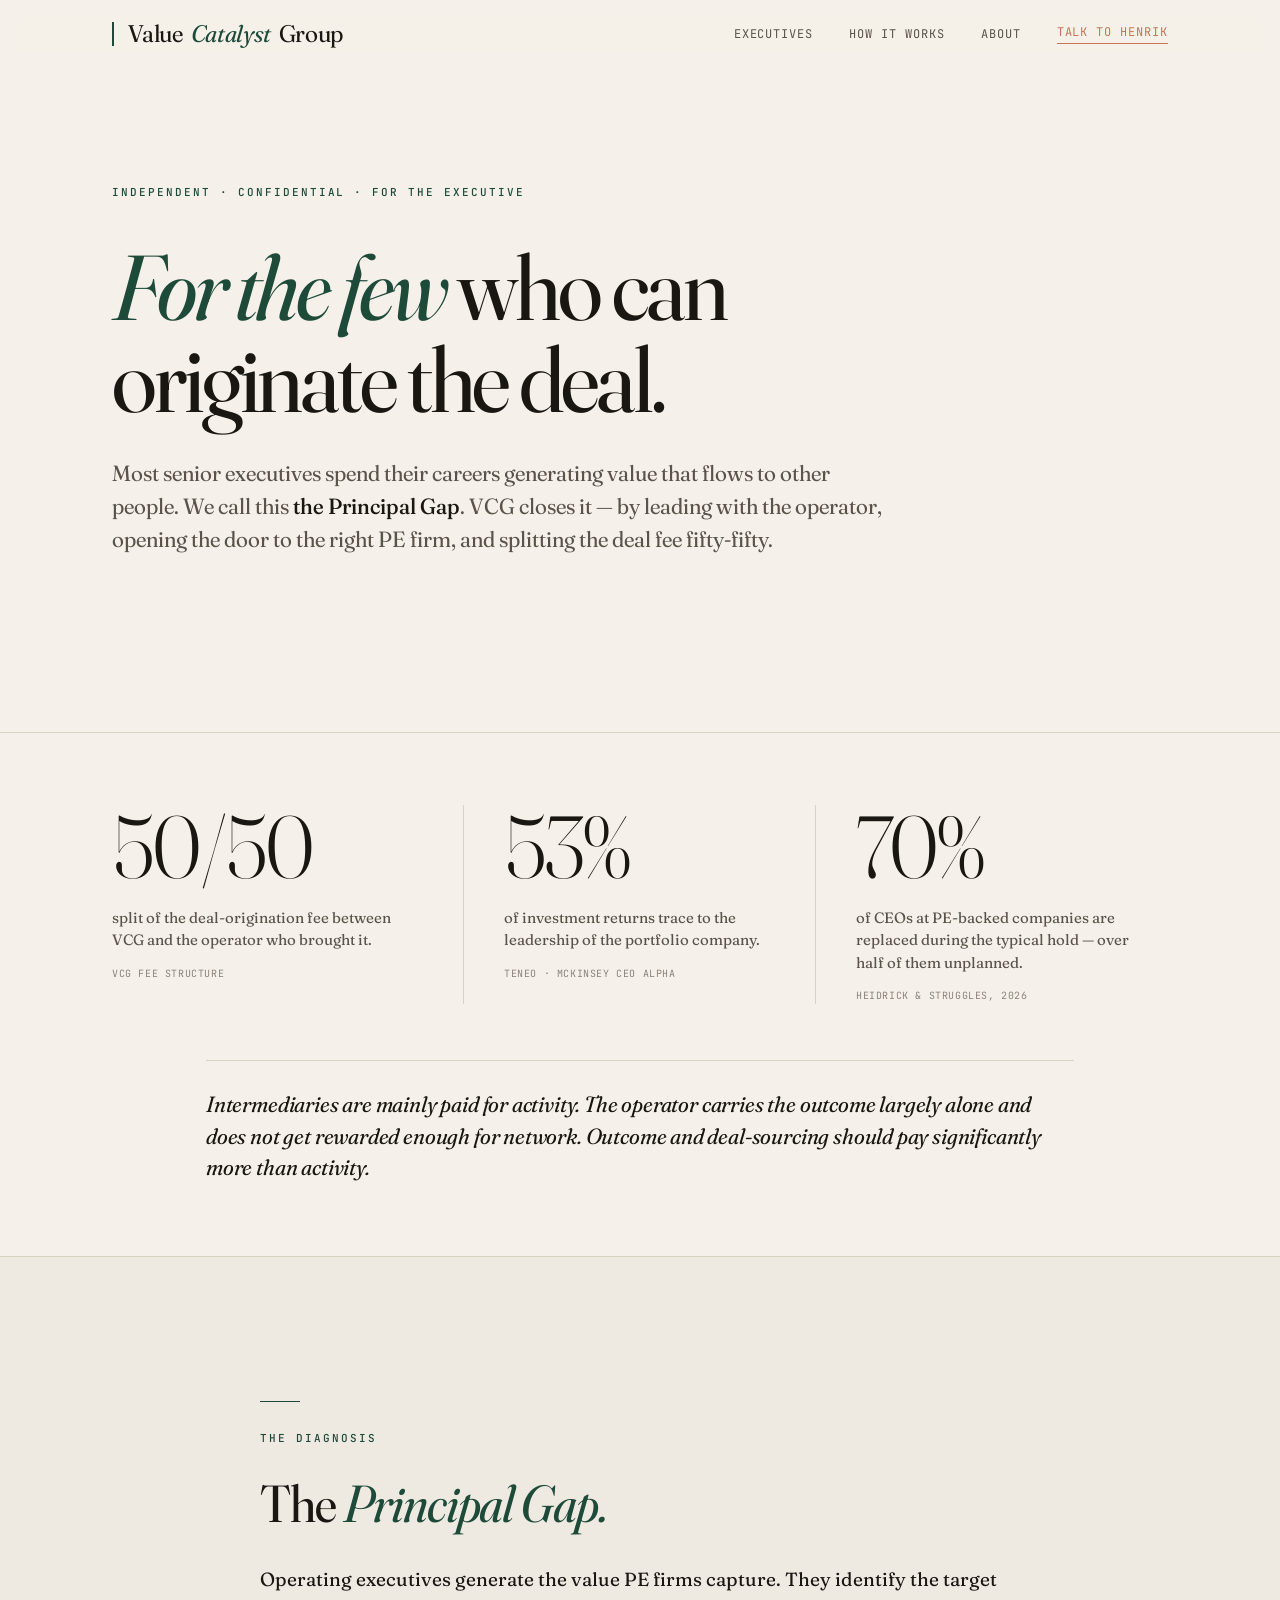
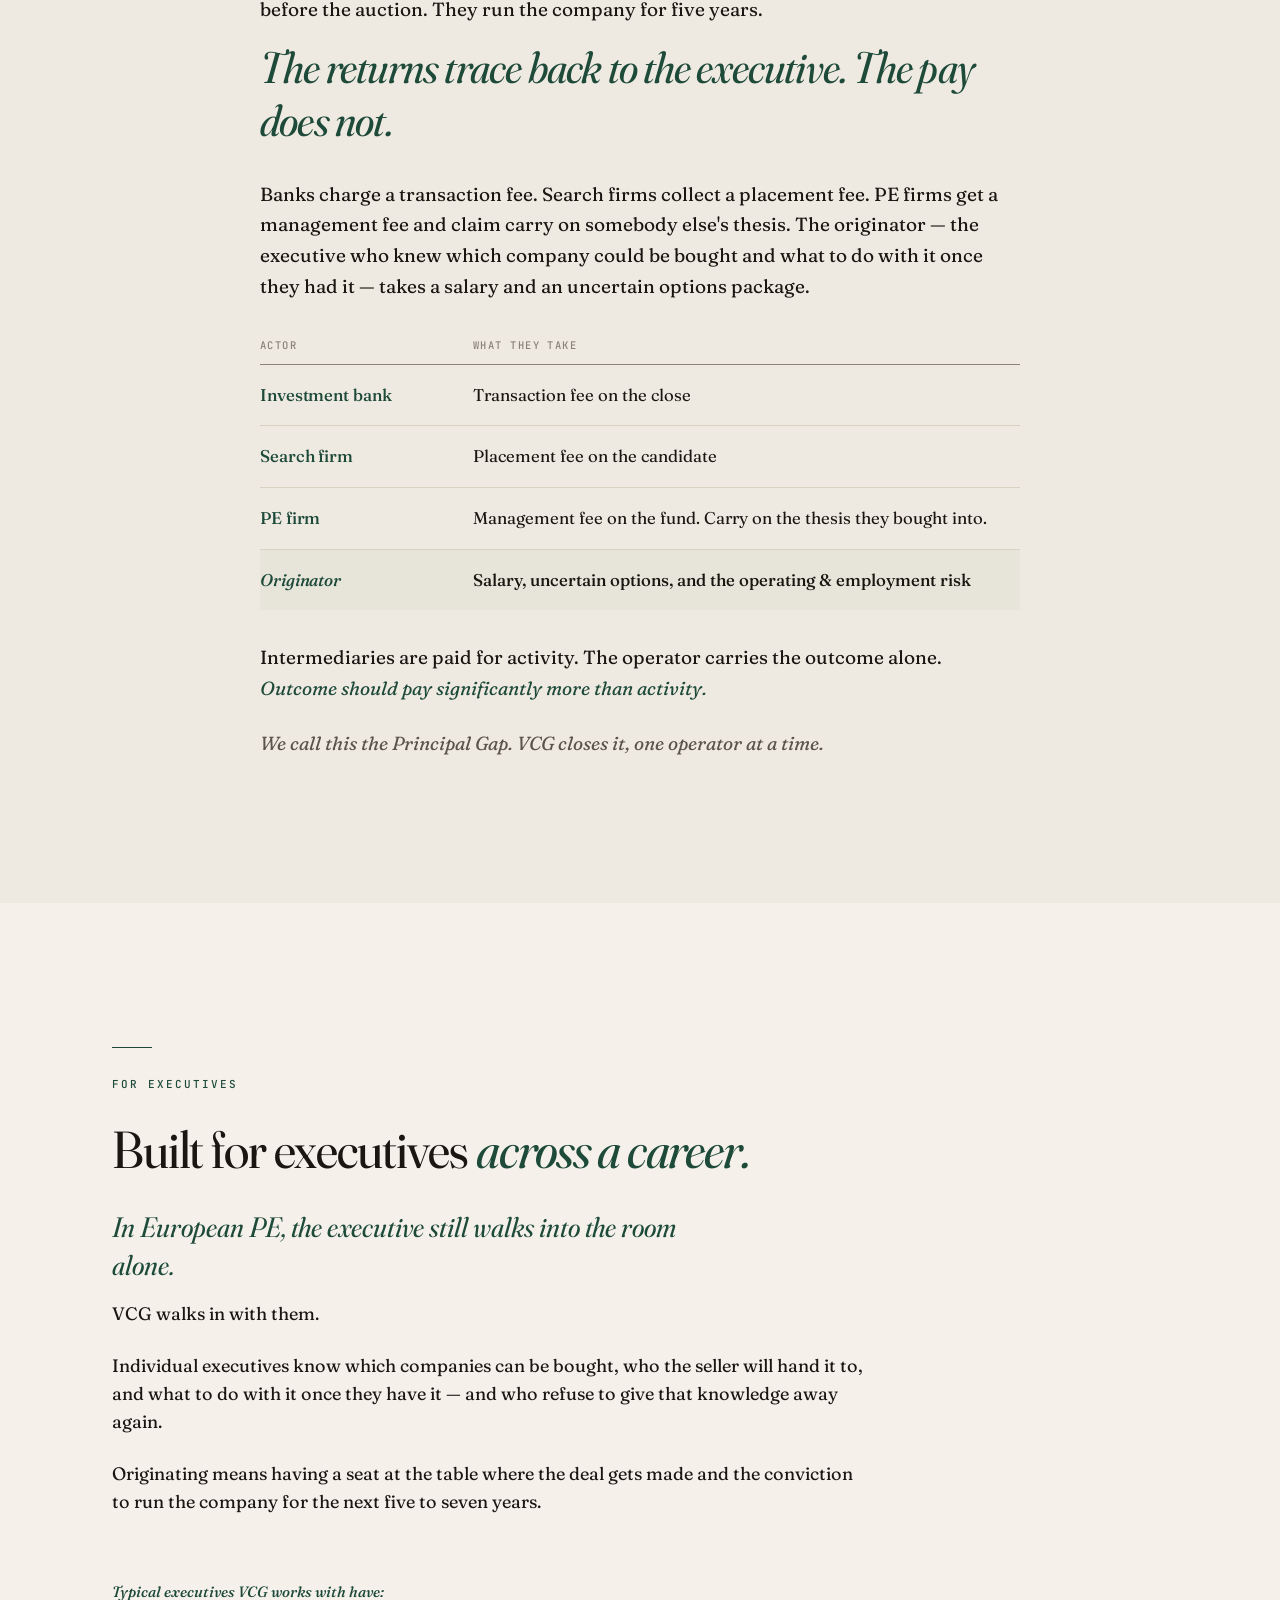
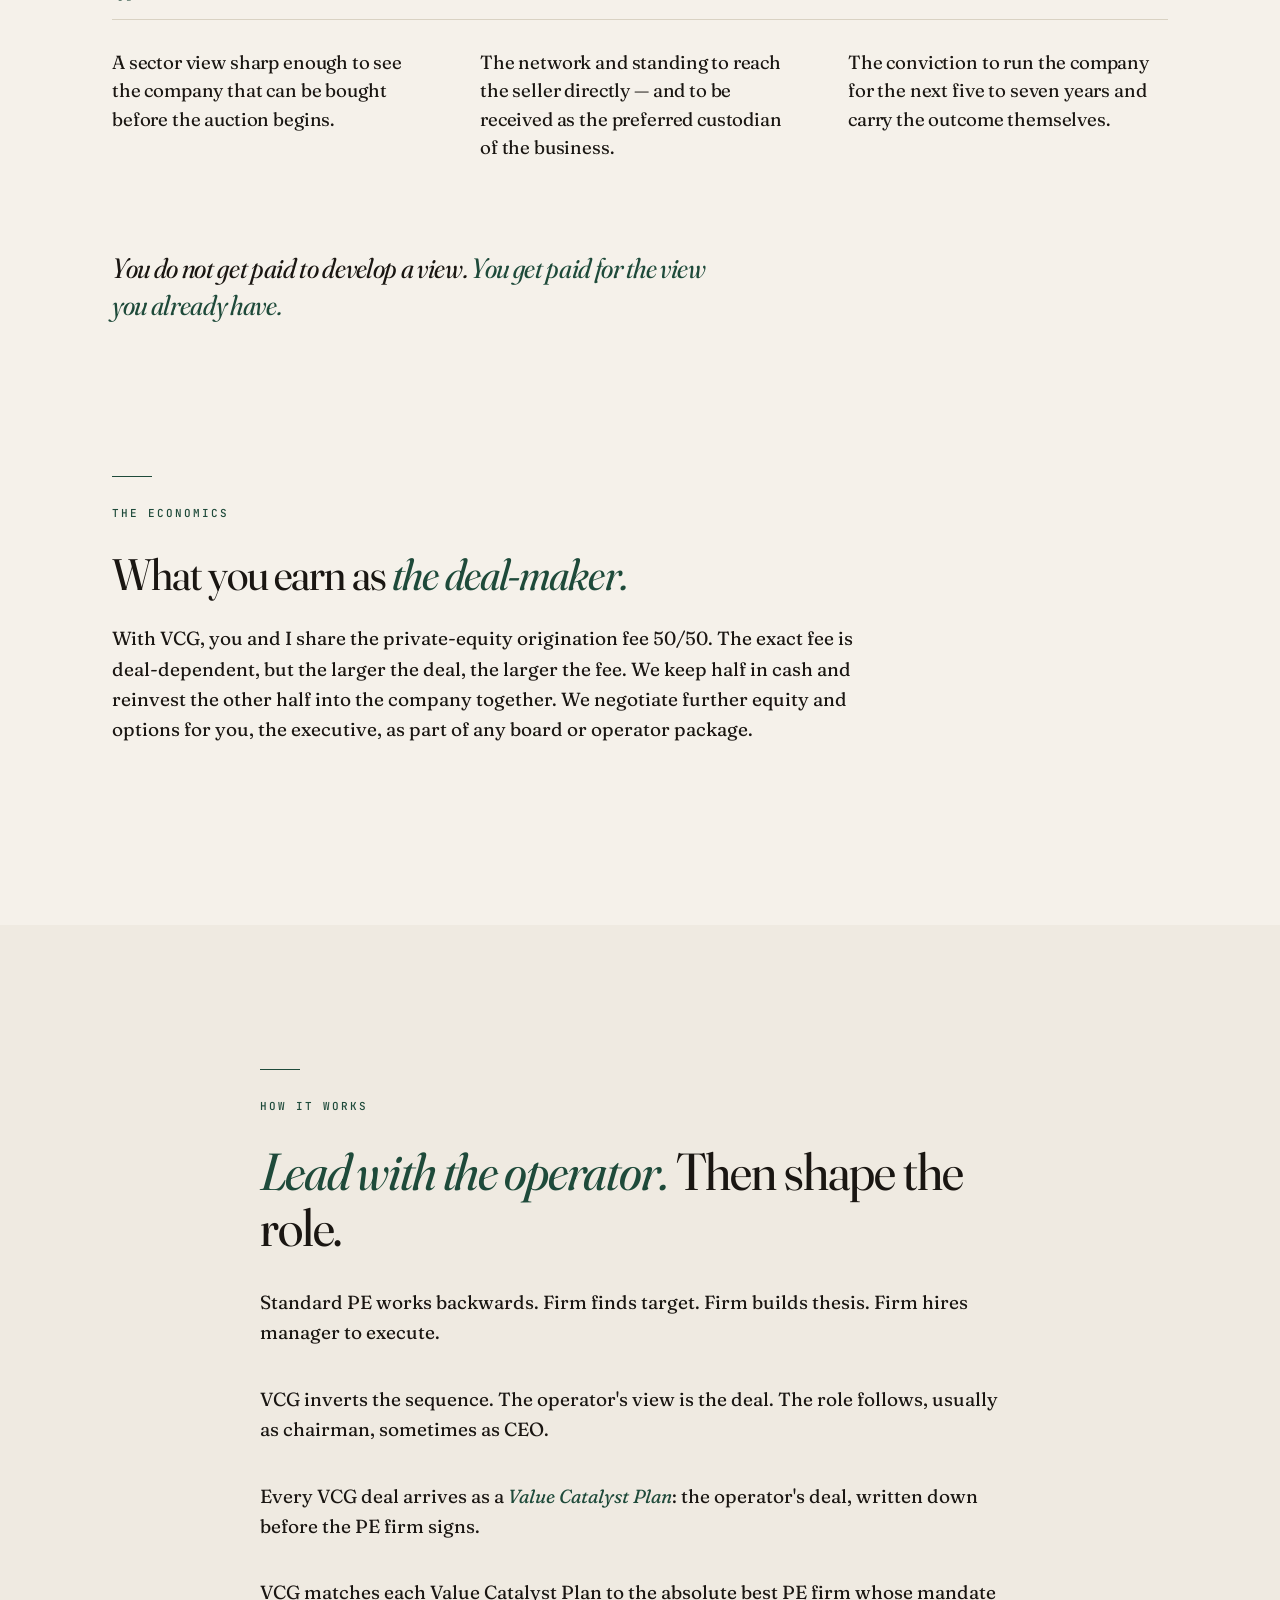
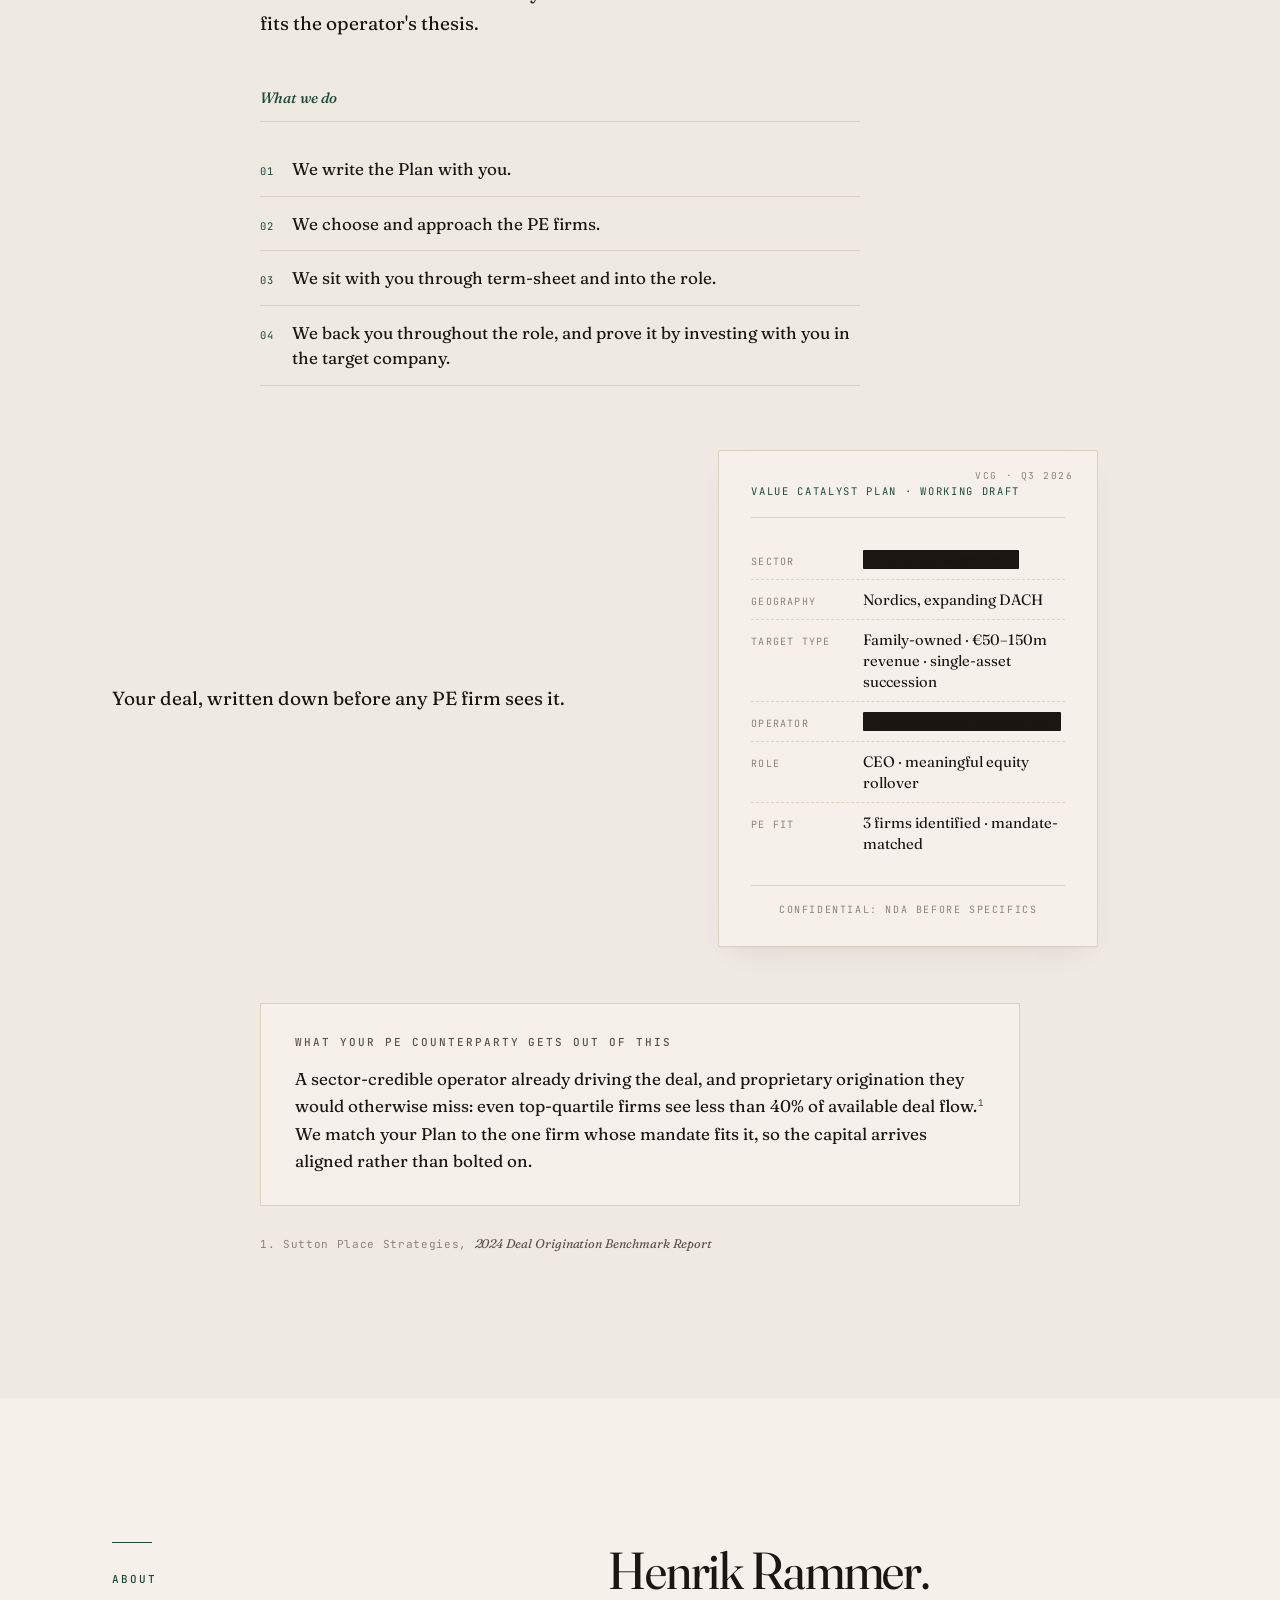
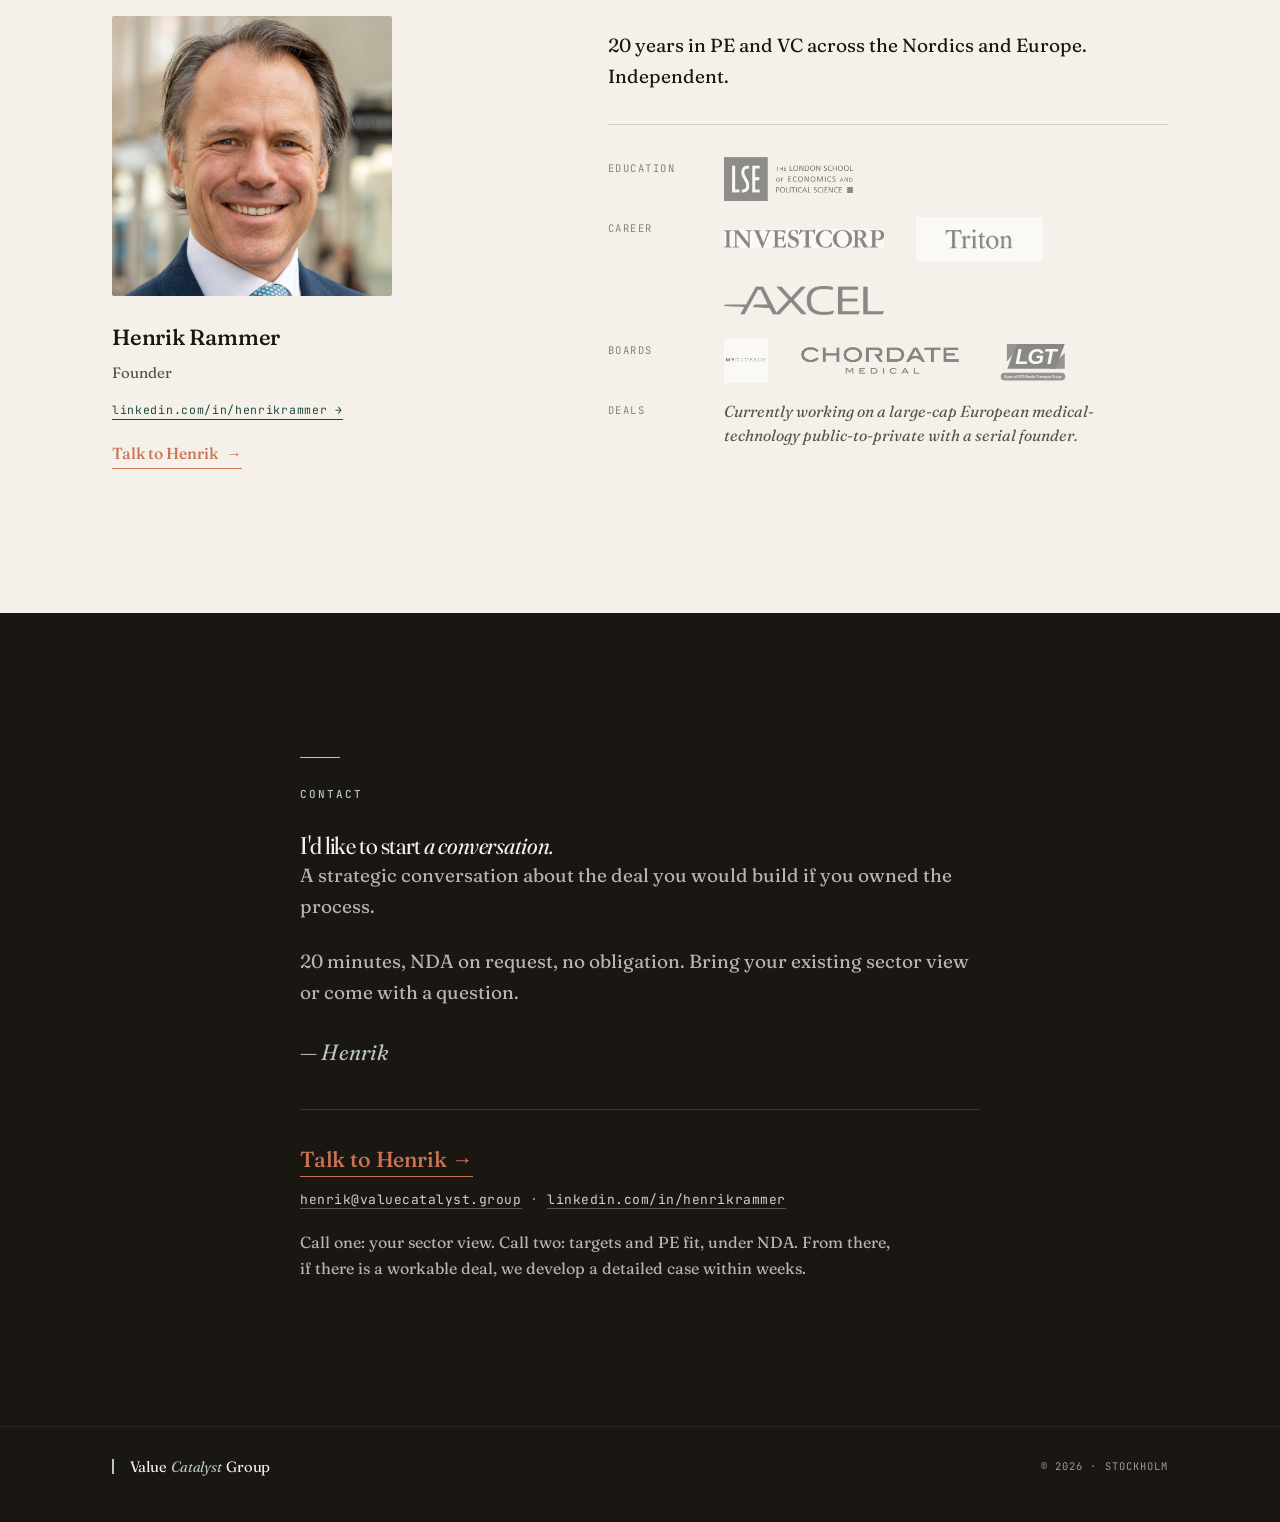
==== commit 037bbbd4: "feat: OG image, design system docs, site polish - og-image.png/svg: 1200x630 Bond Paper card with Fr" ====
--- a/index.html
+++ b/index.html
@@ -9,8 +9,12 @@
   <link rel="icon" type="image/svg+xml" href="/favicon.svg">
   <meta property="og:title" content="Value Catalyst Group — For the few who can originate the deal">
   <meta property="og:description" content="Most senior executives spend their careers generating value that flows to other people. We call this the Principal Gap. VCG closes it: we lead with the operator, open the door to the right PE firm, and split the deal fee fifty-fifty.">
+  <meta property="og:image" content="https://valuecatalyst.group/og-image.png">
+  <meta property="og:image:width" content="1200">
+  <meta property="og:image:height" content="630">
   <meta property="og:type" content="website">
   <meta property="og:url" content="https://valuecatalyst.group/">
+  <link rel="apple-touch-icon" href="/favicon.svg">
   <link rel="preconnect" href="https://fonts.googleapis.com">
   <link rel="preconnect" href="https://fonts.gstatic.com" crossorigin>
   <link href="https://fonts.googleapis.com/css2?family=Fraunces:opsz,wght@9..144,300;9..144,400;9..144,500;9..144,600;9..144,700&family=JetBrains+Mono:wght@400;500&display=swap" rel="stylesheet">
@@ -115,25 +119,17 @@
       font-style: italic; color: var(--accent); font-weight: 400;
       font-variation-settings: "opsz" 72, "SOFT" 30;
     }
-    .vcg-mark__tag {
-      font-size: 13px; font-style: italic; color: var(--ink-soft);
-      margin-top: 6px; line-height: 1.35; letter-spacing: -0.005em;
-      font-variation-settings: "opsz" 36, "SOFT" 30;
-    }
-
-    /* Nav: smaller, no tagline */
+    /* Nav: smaller */
     .vcg-mark--nav .vcg-mark__word { font-size: 24px; }
     .vcg-mark--nav { gap: 14px; }
 
     /* Hero / large display */
     .vcg-mark--hero .vcg-mark__word { font-size: 40px; }
-    .vcg-mark--hero .vcg-mark__tag  { font-size: 20px; margin-top: 16px; }
 
     /* Reversed on forest — card backs, signage */
     .vcg-mark--reversed { color: var(--paper); }
     .vcg-mark--reversed .vcg-mark__word { color: var(--paper); }
     .vcg-mark--reversed .vcg-mark__word em { color: #B8C7BC; }
-    .vcg-mark--reversed .vcg-mark__tag  { color: rgba(245,241,234,0.72); }
     .vcg-mark--reversed .vcg-mark__rule { background: #B8C7BC; }
     .nav__links { display: flex; gap: 36px; align-items: center; }
     .nav__link {
@@ -1465,7 +1461,7 @@
 
       <!-- What the PE counterparty gets (compressed, one paragraph) -->
       <div class="narrow reveal d2" style="padding: 0; margin-top: 56px;">
-        <div style="background: var(--paper); border: 1px solid var(--rule); border-radius: 14px; padding: 30px 34px;">
+        <div style="background: var(--paper); border: 1px solid var(--rule); padding: 30px 34px;">
           <p class="eyebrow eyebrow--ink" style="margin-bottom: 14px;">What your PE counterparty gets out of this</p>
           <p style="font-size: 17px; line-height: 1.62; color: var(--ink); margin: 0; max-width: 64ch;">A sector-credible operator already driving the deal, and proprietary origination they would otherwise miss: even top-quartile firms see less than 40% of available deal flow.<sup class="pillar__cite"><a href="https://suttonplacestrategies.com/wp-content/uploads/2024/10/SPS_2024_DOBR-Summary-Statistics.pdf" target="_blank" rel="noopener" aria-label="Source: Sutton Place Strategies, 2024 Deal Origination Benchmark Report">1</a></sup> We match your Plan to the one firm whose mandate fits it, so the capital arrives aligned rather than bolted on.</p>
         </div>
@@ -1494,7 +1490,7 @@
         </aside>
         <div class="about__body reveal d1">
           <h2 class="section__title" id="about-heading" style="margin-bottom: 32px;">Henrik Rammer.</h2>
-          <p>Twenty years in PE and VC across the Nordics and Europe. Independent.</p>
+          <p>20 years in PE and VC across the Nordics and Europe. Independent.</p>
 
           <div class="creds">
             <div class="creds__row">
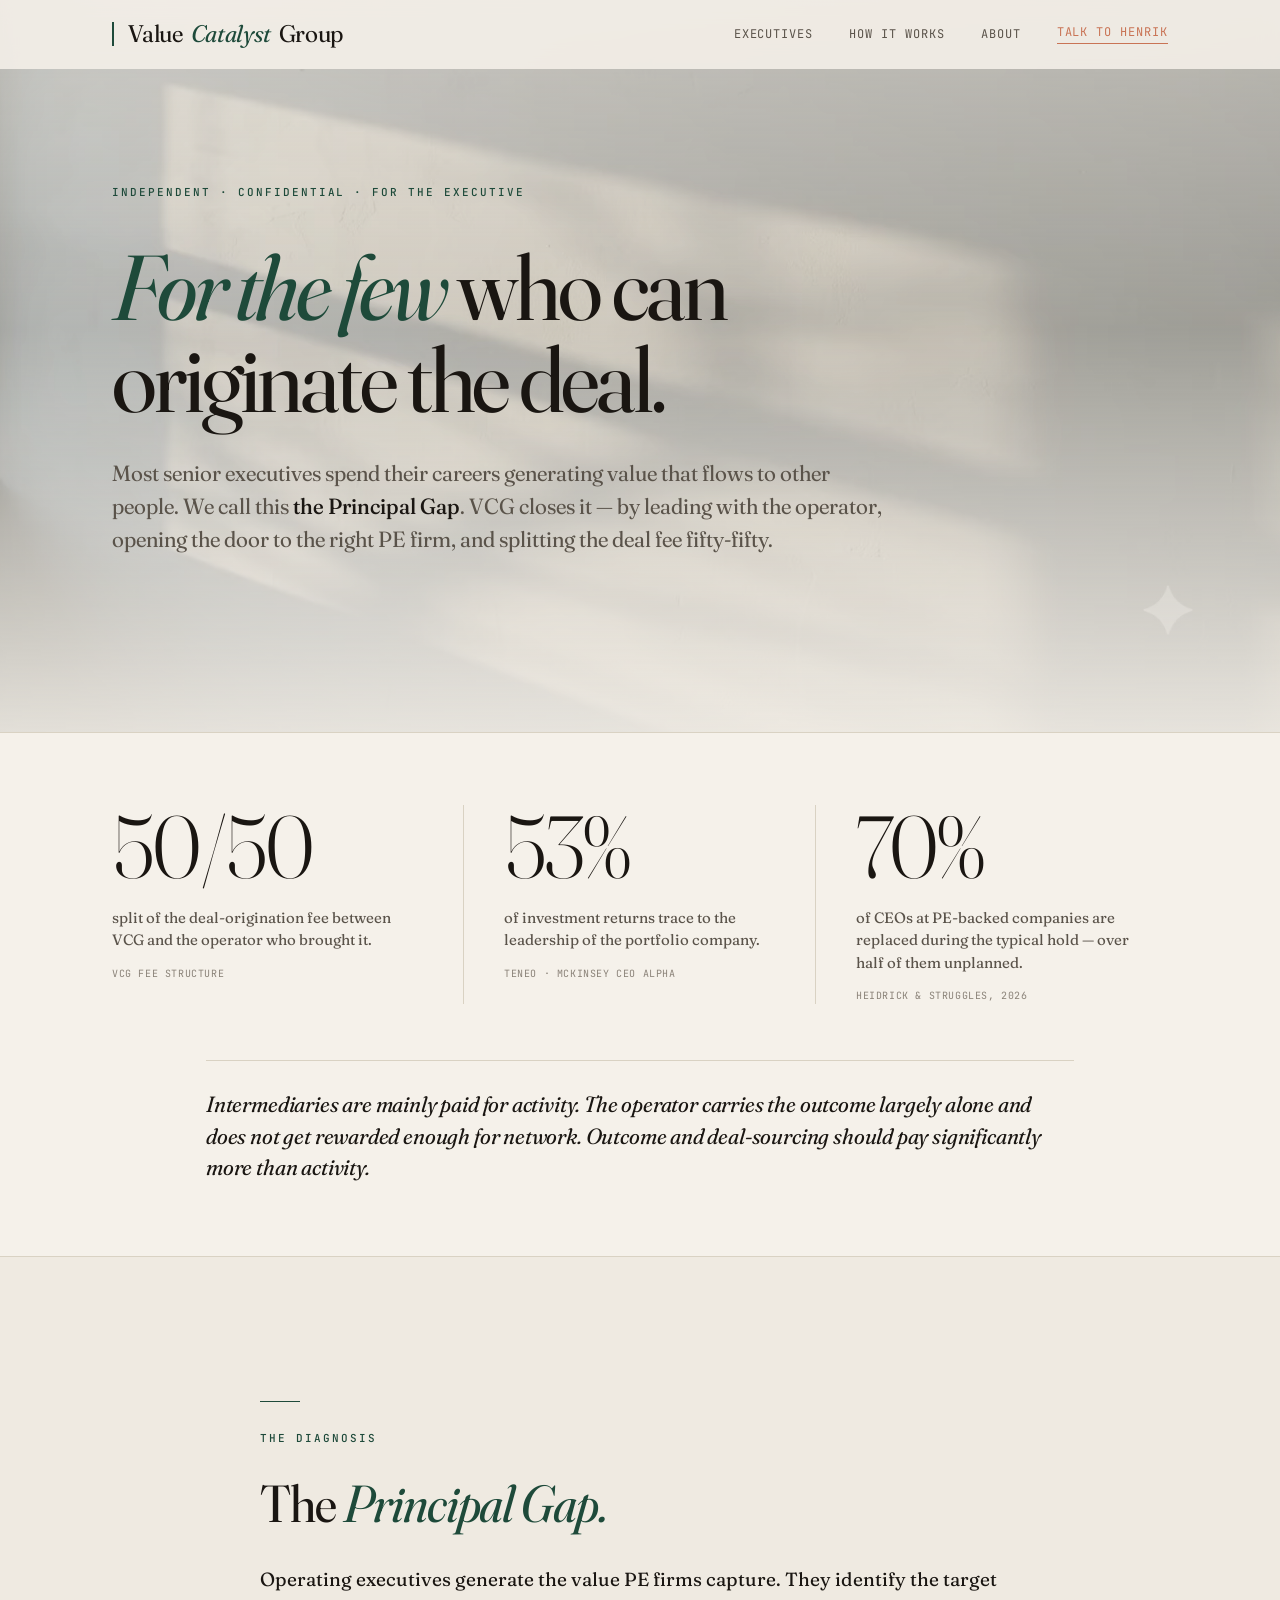
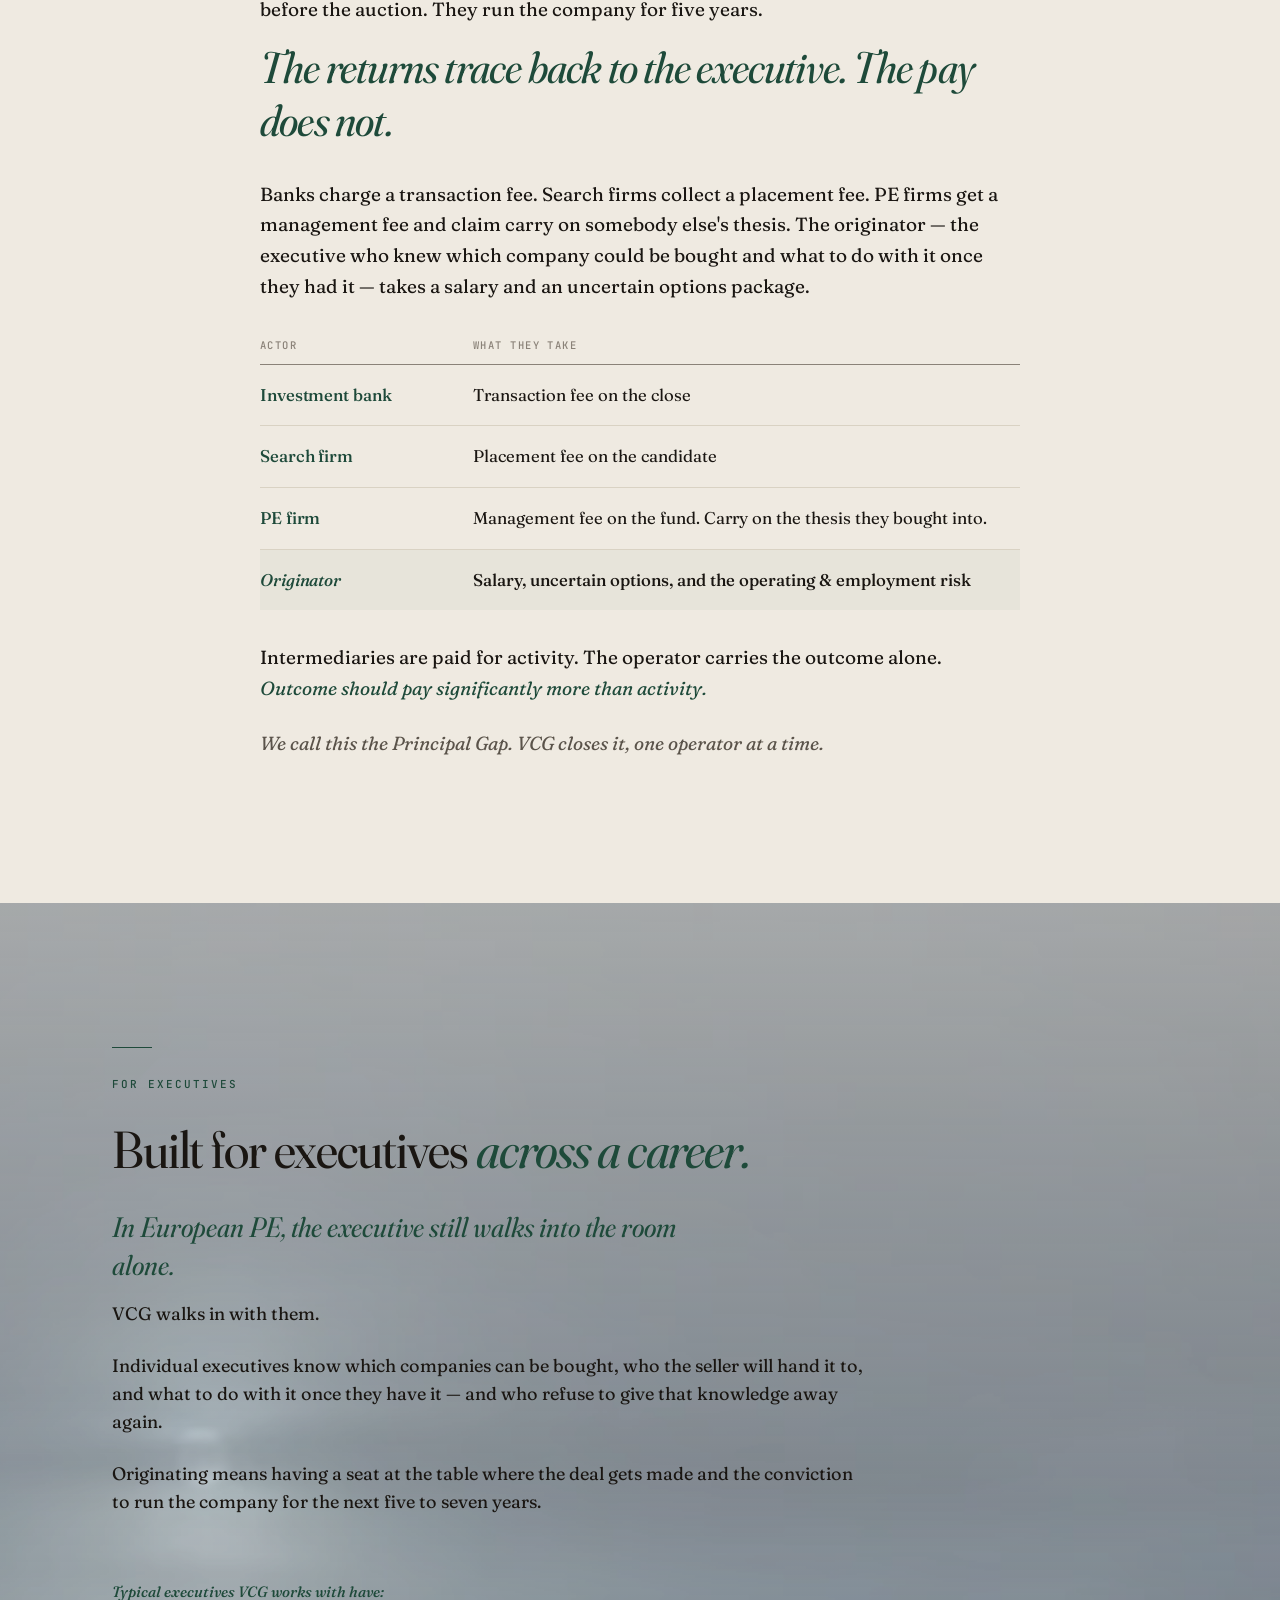
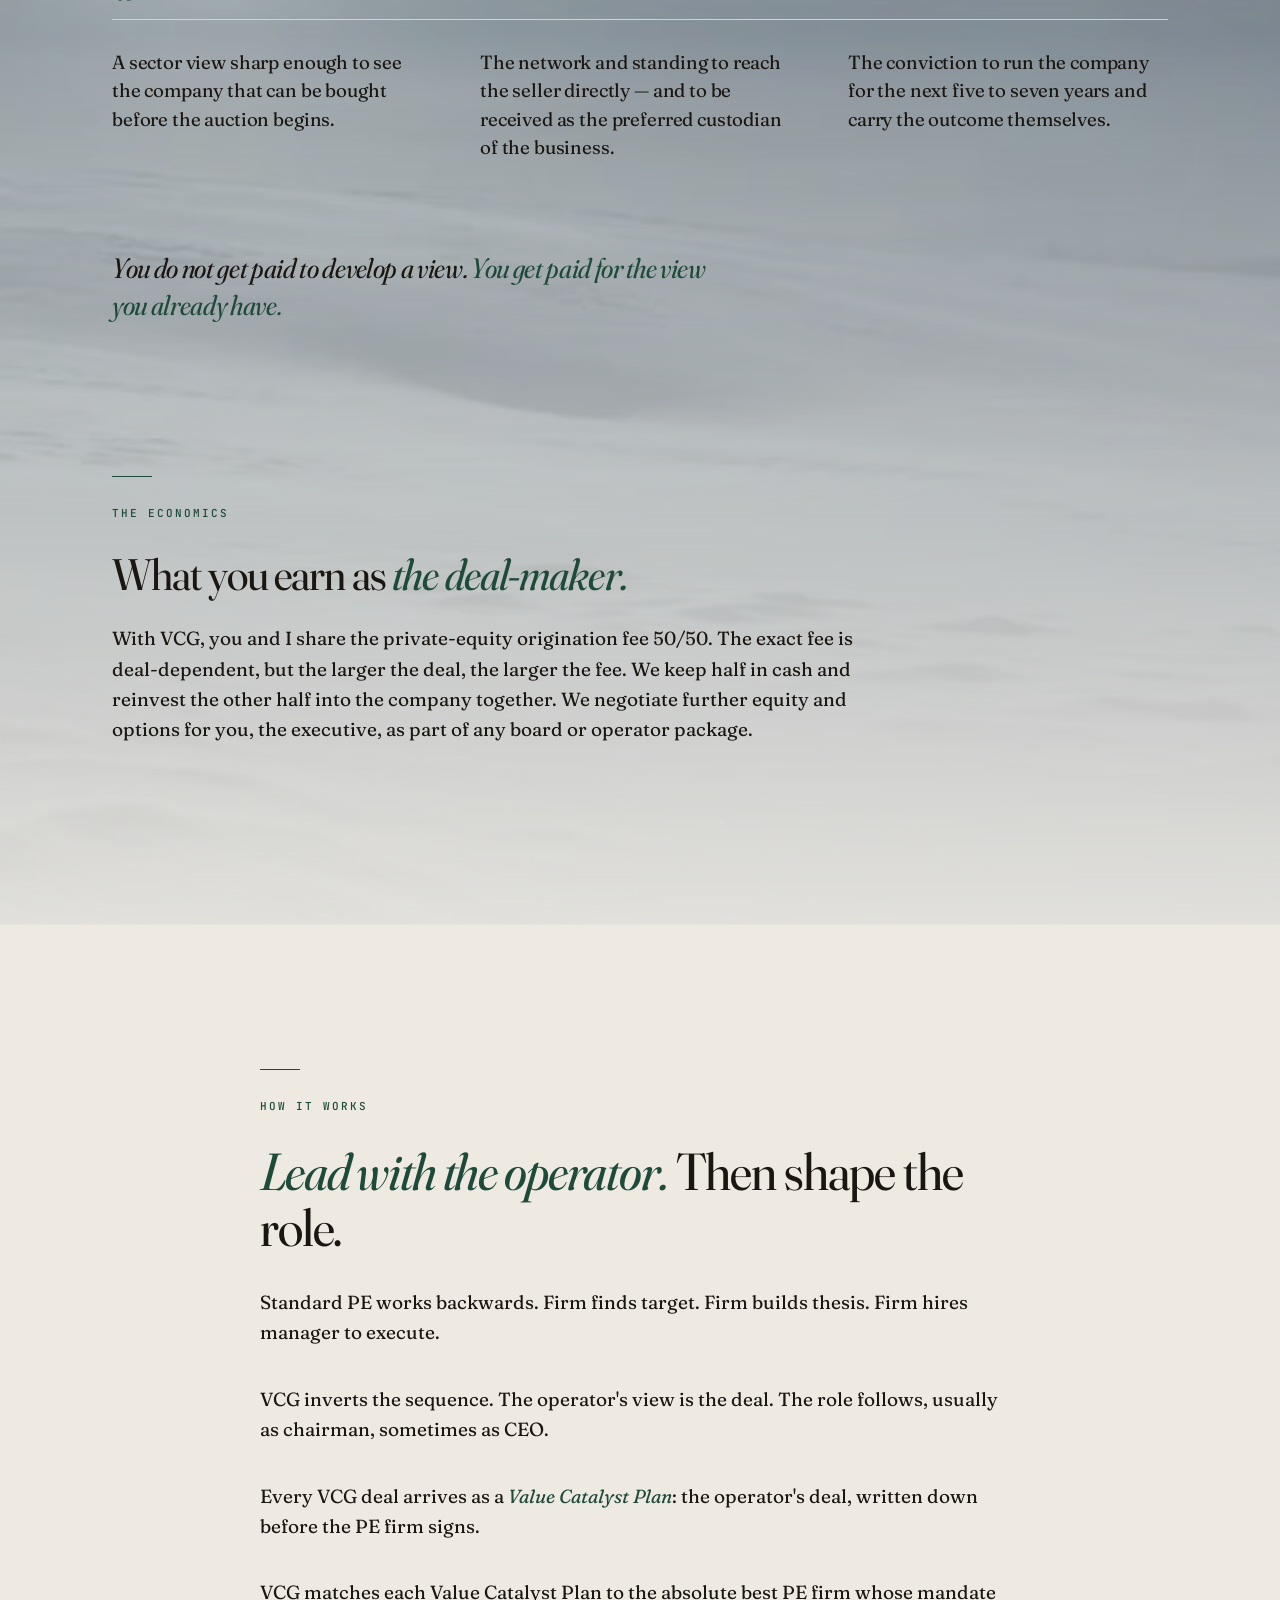
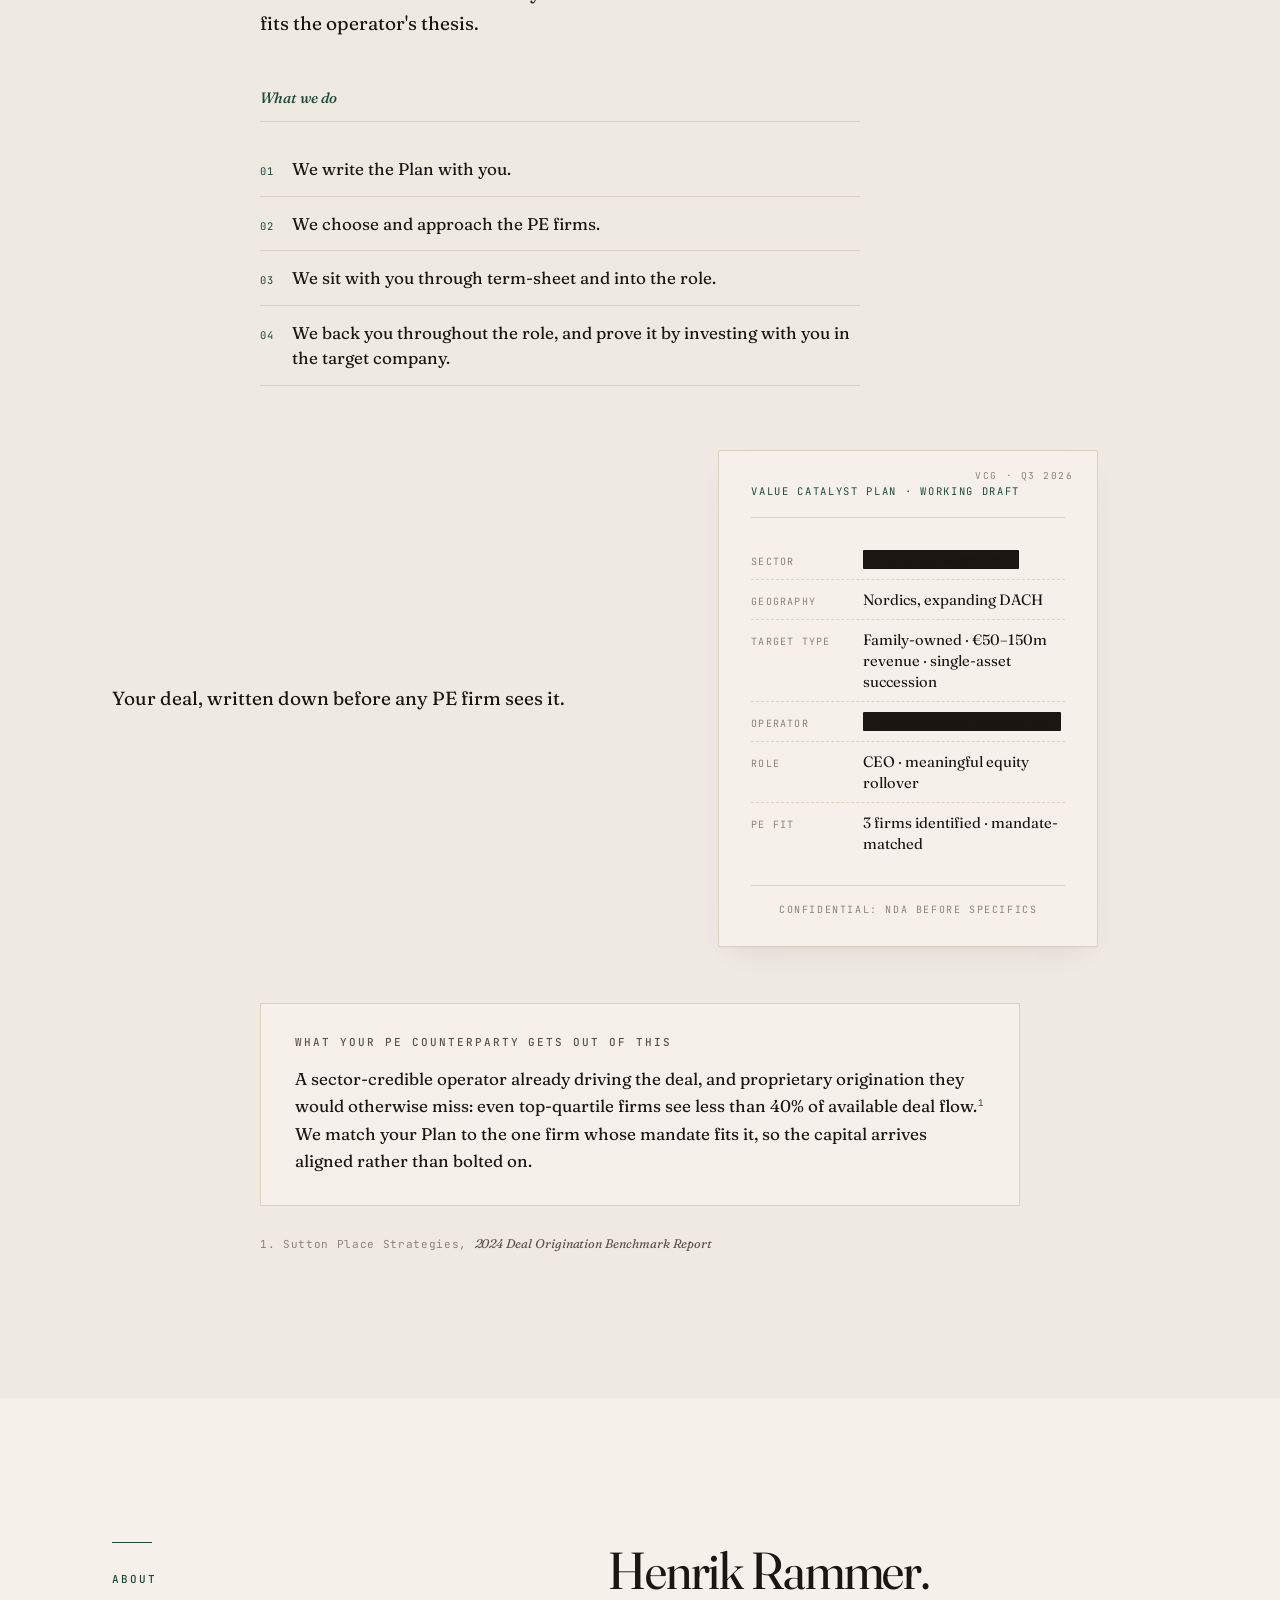
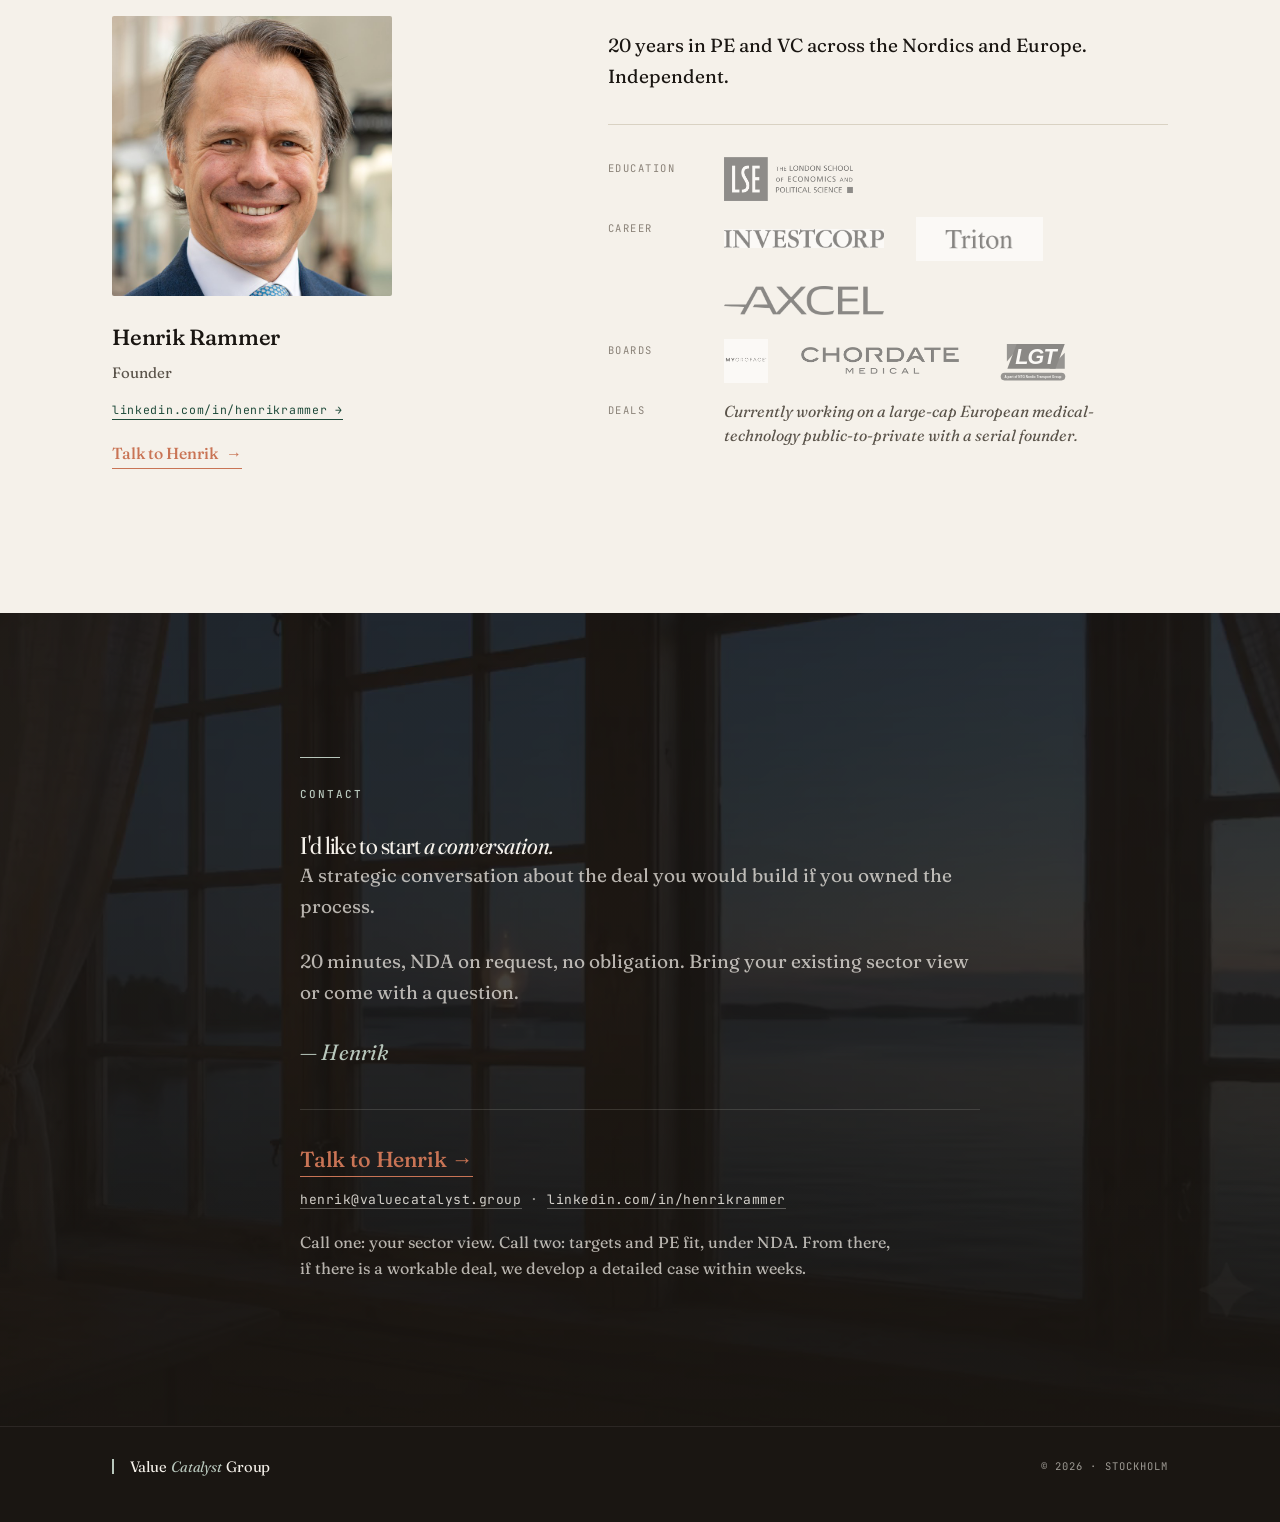
==== commit edb0e342: "feat: integrate Nordic-light films across hero, executives and contact - Drop three AI-generated Nor" ====
--- a/index.html
+++ b/index.html
@@ -96,6 +96,34 @@
       max-width: var(--max); margin: 0 auto; padding: 0 32px;
       height: 68px; display: flex; align-items: center; justify-content: space-between;
     }
+
+    /* ── Nordic-light film system (integrated, no tabs) ── */
+    /* Each film is a full-bleed, muted background wash behind a section.
+       Playback is ping-pong (forward→backward→forward) so the loop is seamless. */
+    .film-band { position: relative; }
+    .film-band__media { position: absolute; inset: 0; overflow: hidden; z-index: 0; }
+    .film-band__media video {
+      width: 100%; height: 100%; object-fit: cover;
+      /* ping-pong handles the seamless loop; we keep it playing continuously */
+      opacity: 0.72;
+    }
+    .film-band--ink .film-band__media video { opacity: 0.5; }
+    /* veil: thin warm paper (or ink on dark sections) — enough to keep text legible,
+       light enough to let the Nordic-light atmosphere read through */
+    .film-band__veil { position: absolute; inset: 0; z-index: 1; }
+    .film-band--light .film-band__veil {
+      background: linear-gradient(180deg, rgba(245,241,234,0.52) 0%, rgba(245,241,234,0.18) 45%, rgba(245,241,234,0.86) 100%);
+    }
+    .film-band--ink .film-band__veil {
+      background: linear-gradient(180deg, rgba(26,22,18,0.55) 0%, rgba(26,22,18,0.66) 55%, rgba(26,22,18,0.90) 100%);
+    }
+    .film-band > .container, .film-band > .hero__content { position: relative; z-index: 2; }
+    @media (prefers-reduced-motion: reduce) {
+      .film-band__media video { display: none; }
+      .film-band__veil { background: var(--paper) !important; }
+      .film-band--ink .film-band__veil { background: var(--ink) !important; }
+    }
+
     /* ── VCG mark ──────────────────────────────────── */
     .vcg-mark {
       display: inline-flex; align-items: stretch; gap: 16px;
@@ -155,6 +183,7 @@
     .hero {
       padding: 184px 0 120px;
       position: relative;
+      overflow: hidden;
     }
     .hero__eyebrow { margin-bottom: 40px; }
     .hero h1 {
@@ -1282,7 +1311,11 @@
   </nav>
 
   <!-- Hero -->
-  <header class="hero" id="top">
+  <header class="hero film-band film-band--light" id="top">
+    <div class="film-band__media" aria-hidden="true">
+      <video src="films/morning.webm" poster="films/morning.jpg" muted playsinline autoplay loop preload="metadata" data-pingpong></video>
+    </div>
+    <div class="film-band__veil" aria-hidden="true"></div>
     <div class="container">
       <p class="eyebrow hero__eyebrow reveal">Independent · Confidential · For the executive</p>
       <h1 class="reveal d1"><em>For the few</em> who can originate the deal.</h1>
@@ -1346,7 +1379,11 @@
   </section>
 
   <!-- For executives -->
-  <section class="section" id="executives" aria-labelledby="exec-heading">
+  <section class="section film-band film-band--light" id="executives" aria-labelledby="exec-heading">
+    <div class="film-band__media" aria-hidden="true">
+      <video src="films/bluehour.webm" poster="films/bluehour.jpg" muted playsinline autoplay loop preload="metadata" data-pingpong></video>
+    </div>
+    <div class="film-band__veil" aria-hidden="true"></div>
     <div class="container">
 
       <!-- Section opening (full-width head, then full-width row table) -->
@@ -1542,7 +1579,11 @@
   </section>
 
   <!-- Contact -->
-  <section class="section section--ink" id="contact" aria-labelledby="contact-heading">
+  <section class="section section--ink film-band film-band--ink" id="contact" aria-labelledby="contact-heading">
+    <div class="film-band__media" aria-hidden="true">
+      <video src="films/night.webm" muted playsinline autoplay loop preload="metadata" data-pingpong></video>
+    </div>
+    <div class="film-band__veil" aria-hidden="true"></div>
     <div class="container">
       <div class="contact__inner">
         <div class="rule reveal" style="background: #B8C7BC;"></div>
@@ -1613,6 +1654,33 @@
     } else {
       document.querySelectorAll('.reveal').forEach(el => el.classList.add('in'));
     }
+
+    // Nordic-light films — seamless ping-pong playback
+    // Each film oscillates forward → backward → forward so the loop has no hard cut.
+    // Morning is pre-trimmed to start at second 1 (done at encode time).
+    // Deterministic rAF-driven ping-pong: computes position directly, so it is seamless
+    // and works in every browser (native negative playbackRate is inconsistent).
+    document.querySelectorAll('video[data-pingpong]').forEach(video => {
+      if (window.matchMedia('(prefers-reduced-motion: reduce)').matches) return;
+      const D = () => (video.duration || 10);        // loop length
+      let dir = 1, t = 0, last = performance.now();
+      // render each frame from the tracked position
+      const step = (now) => {
+        const dt = Math.min((now - last) / 1000, 0.05);
+        last = now;
+        t += dir * dt;
+        if (t >= D()) { t = D(); dir = -1; }         // forward complete → reverse
+        else if (t <= 0) { t = 0; dir = 1; }         // backward complete → forward
+        try {
+          if (Math.abs(video.currentTime - t) > 0.04 || video.paused) {
+            video.currentTime = t;
+            if (video.paused) video.play();
+          }
+        } catch (e) {}
+        requestAnimationFrame(step);
+      };
+      requestAnimationFrame(step);
+    });
 
     // Smooth-scroll with nav offset
     document.querySelectorAll('a[href^="#"]').forEach(a => {
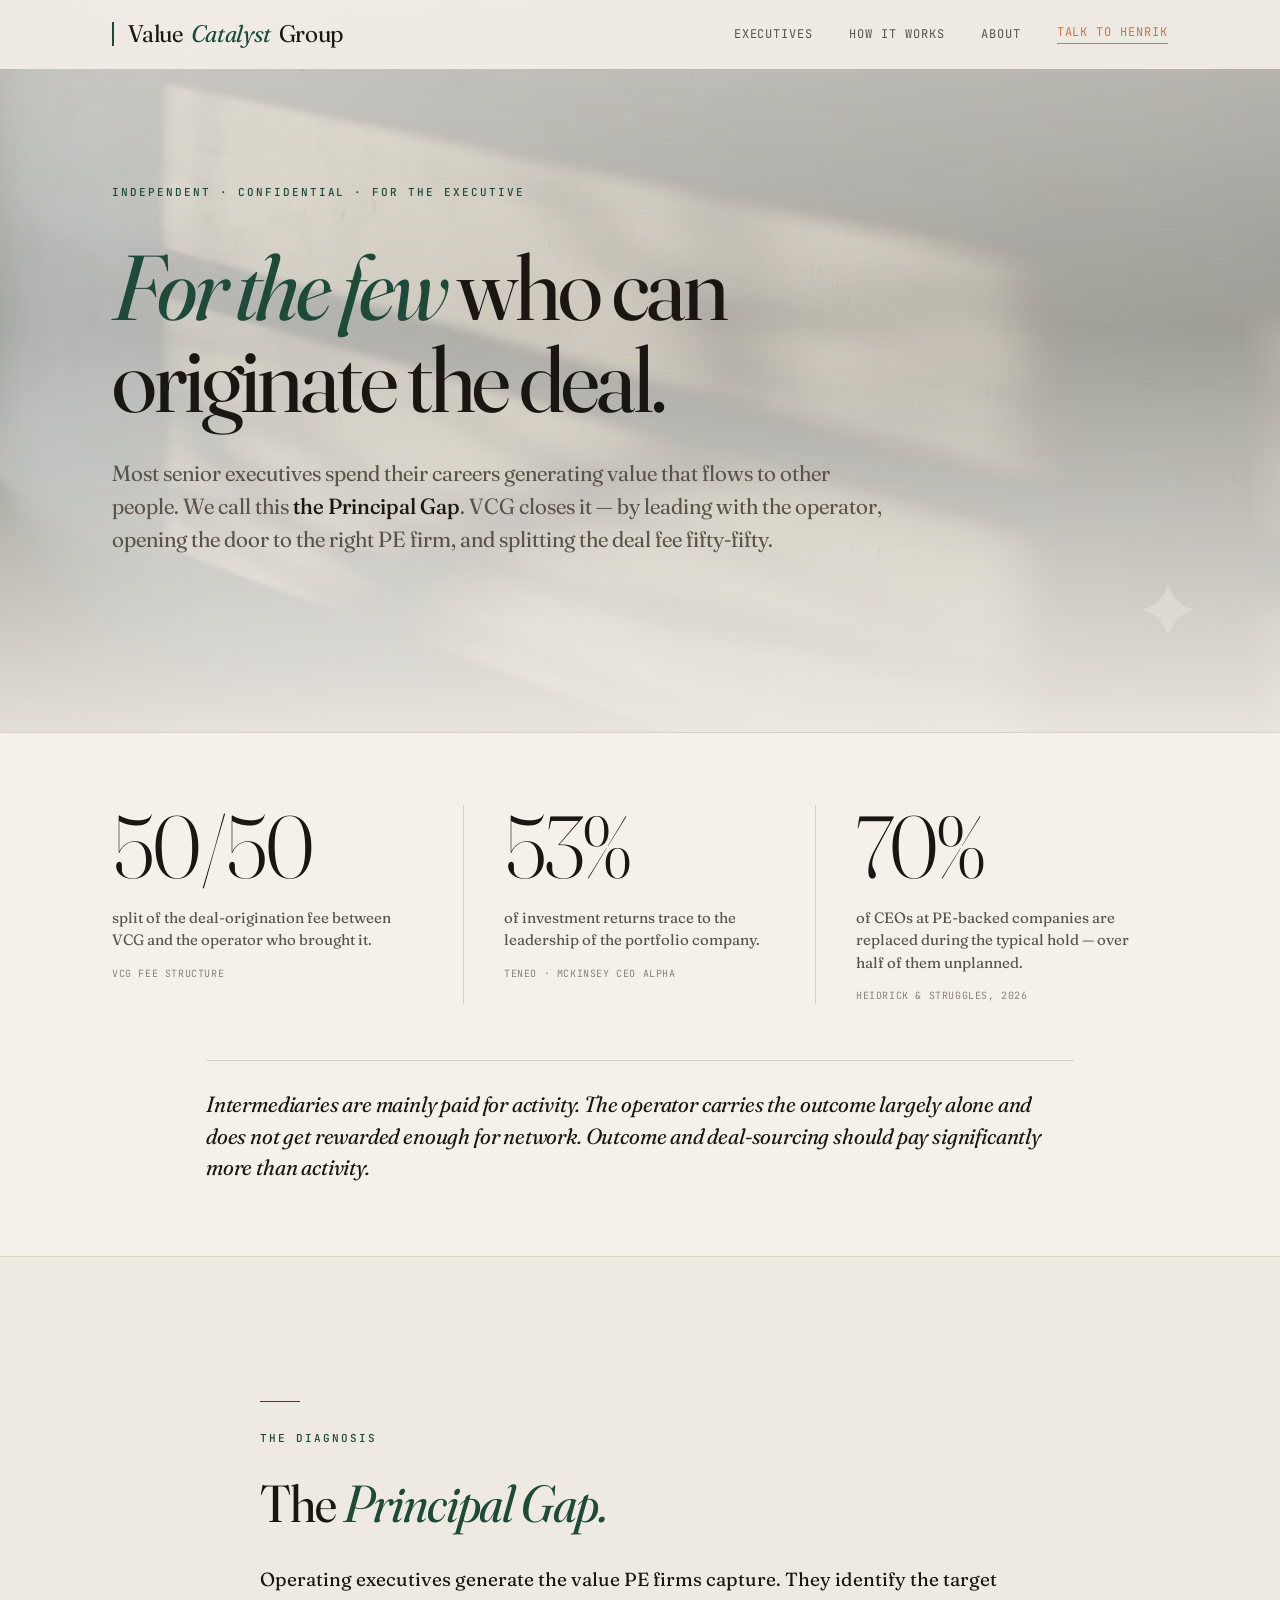
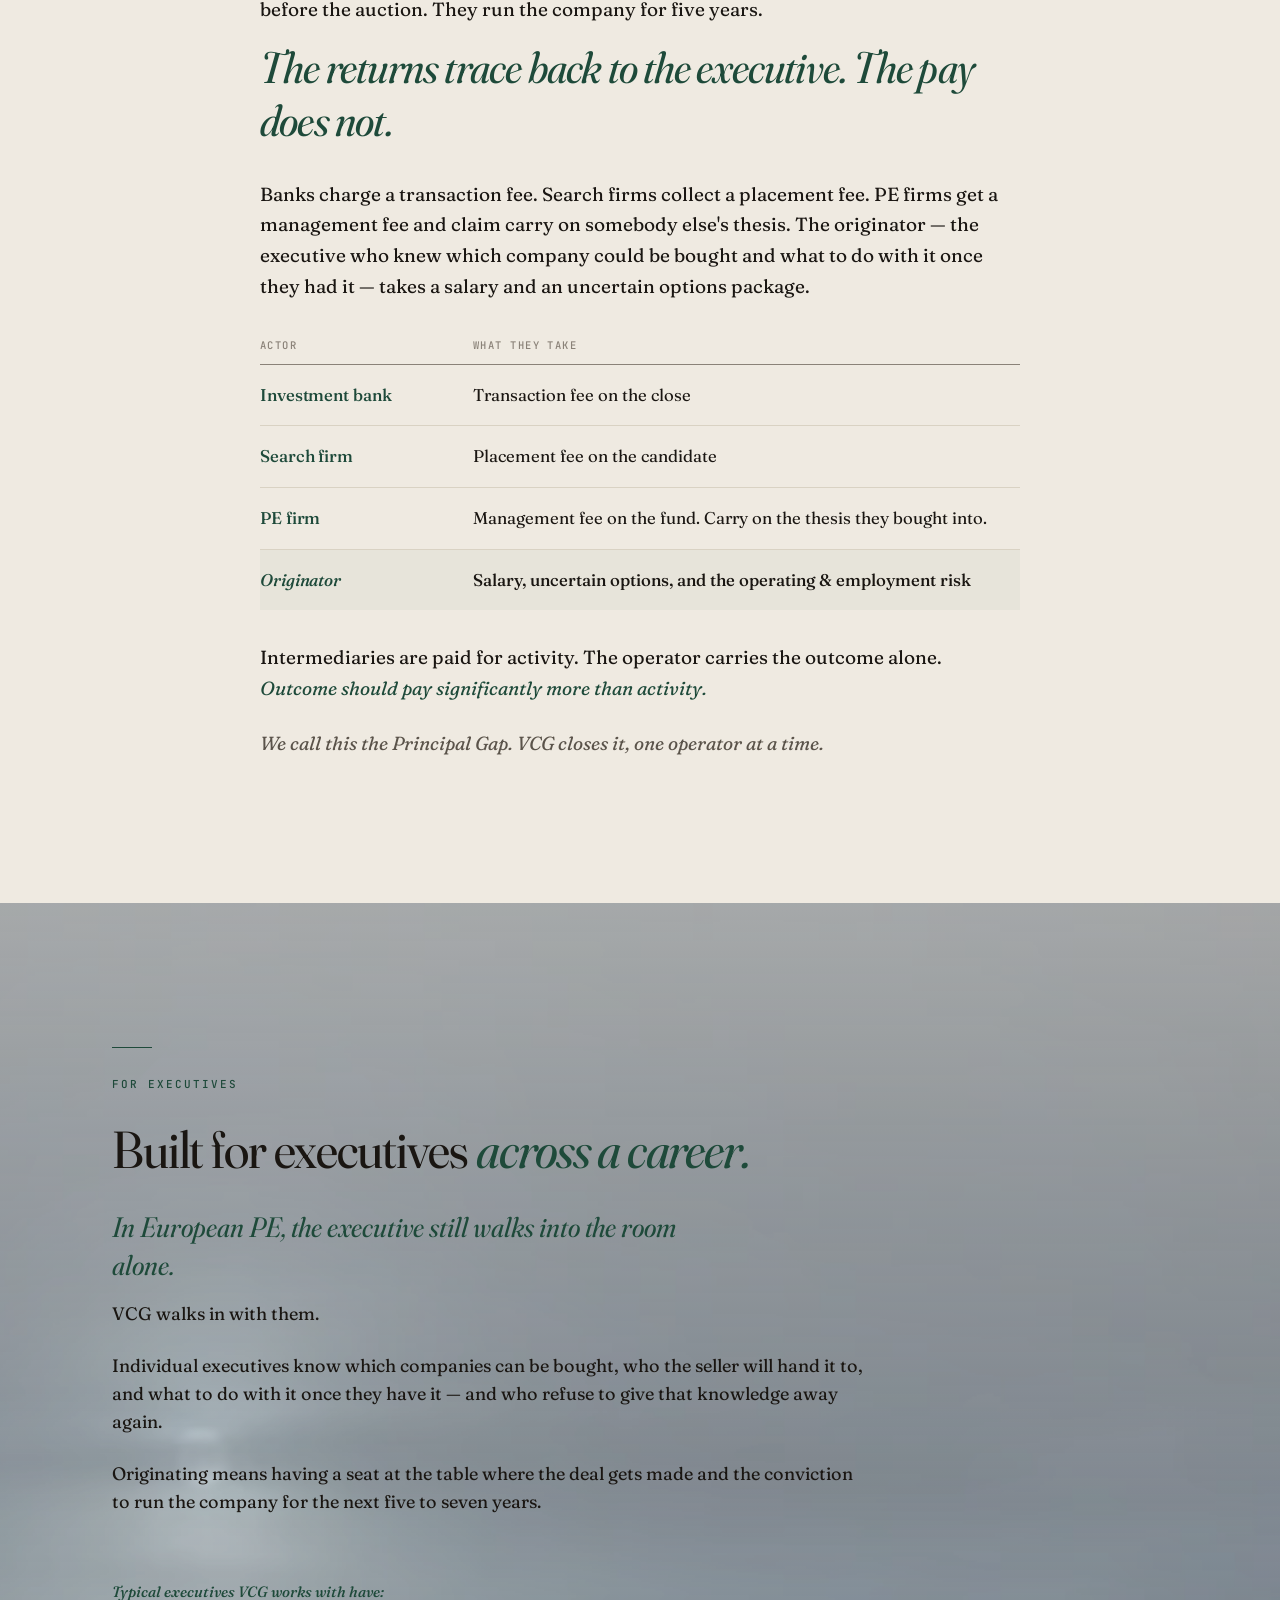
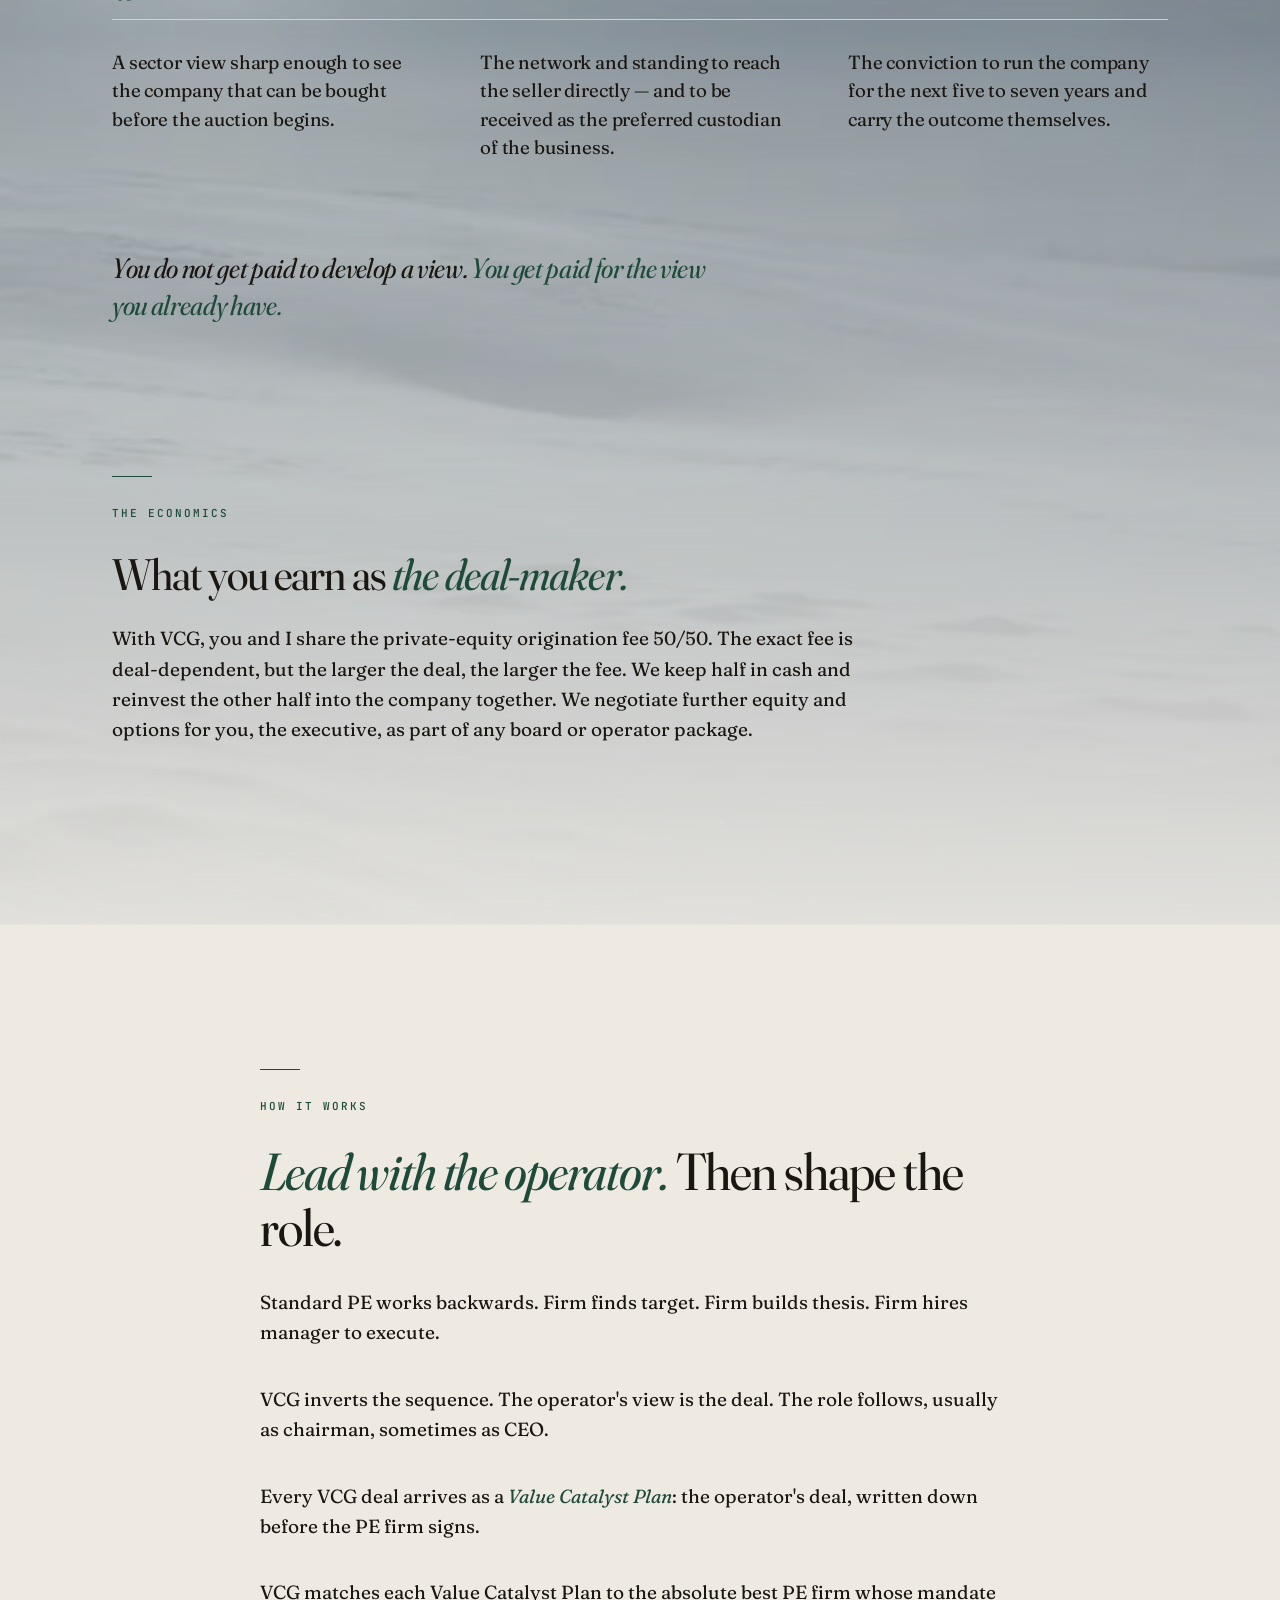
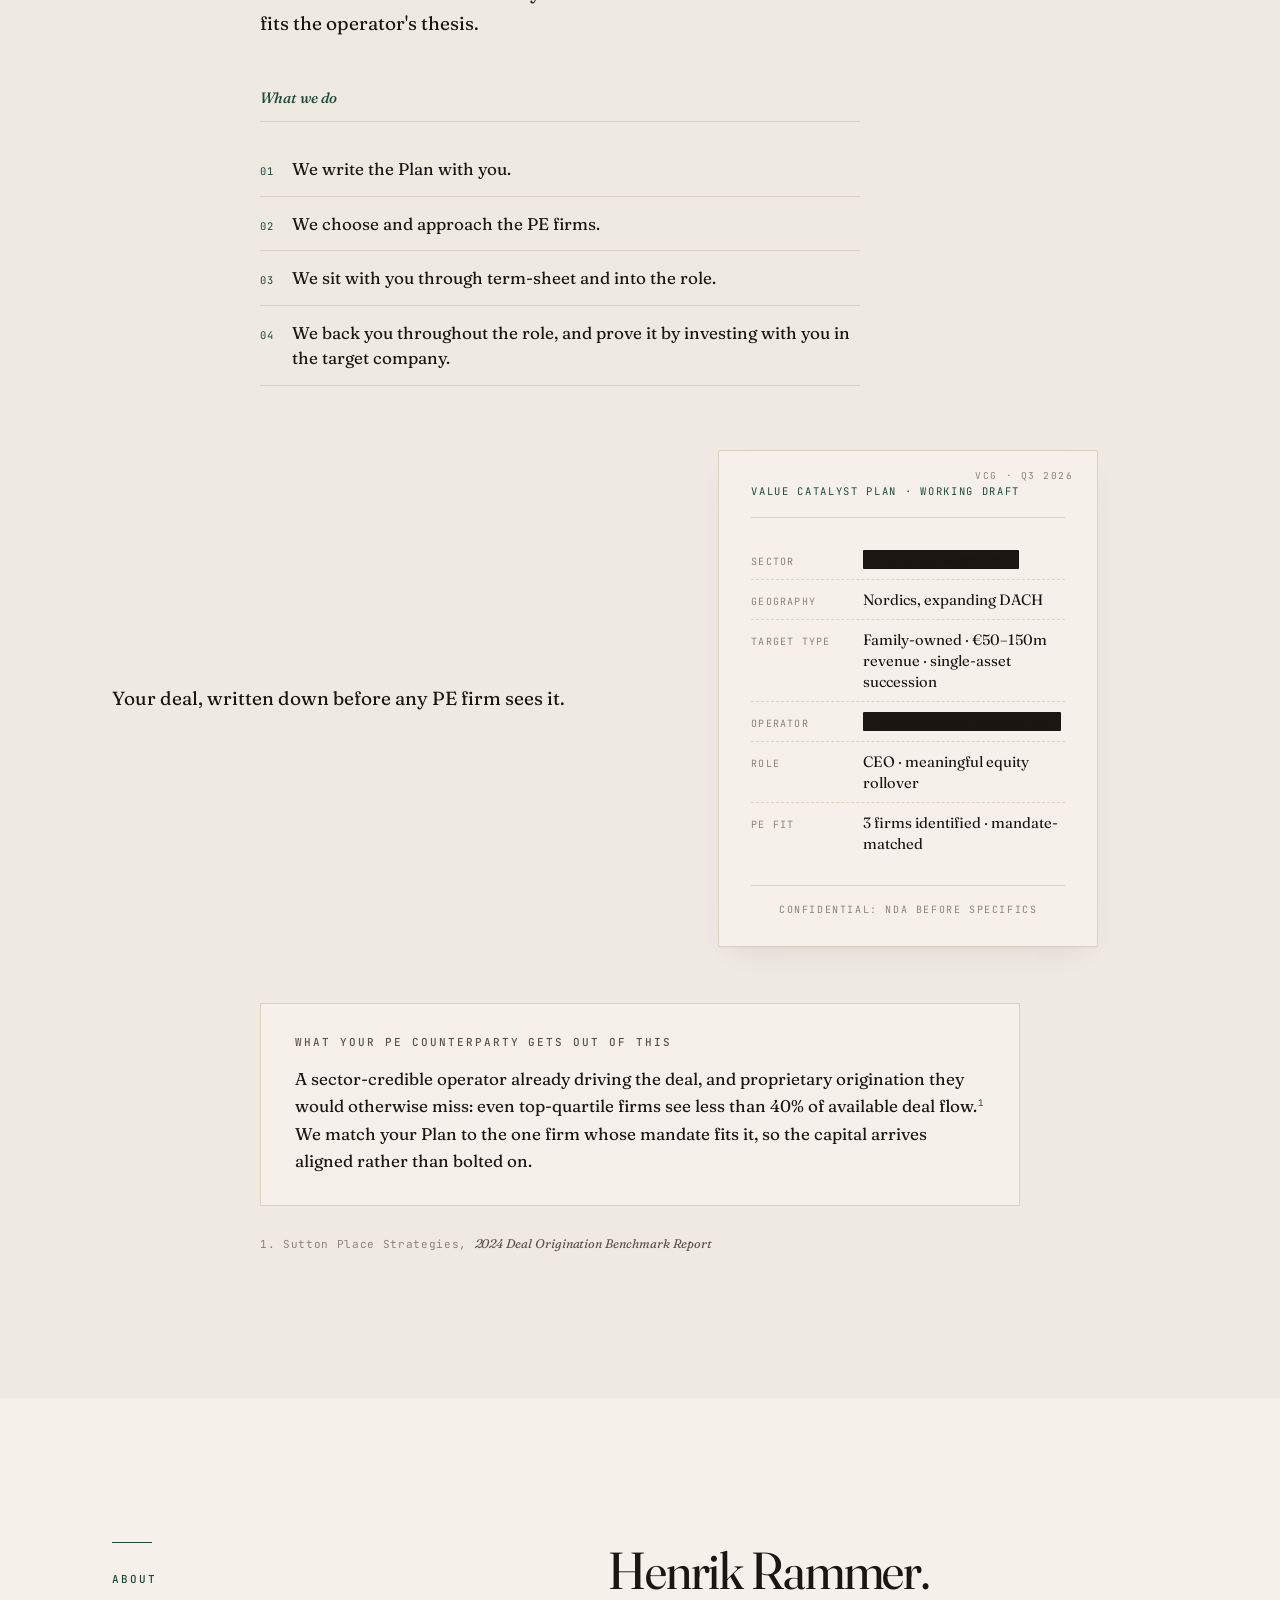
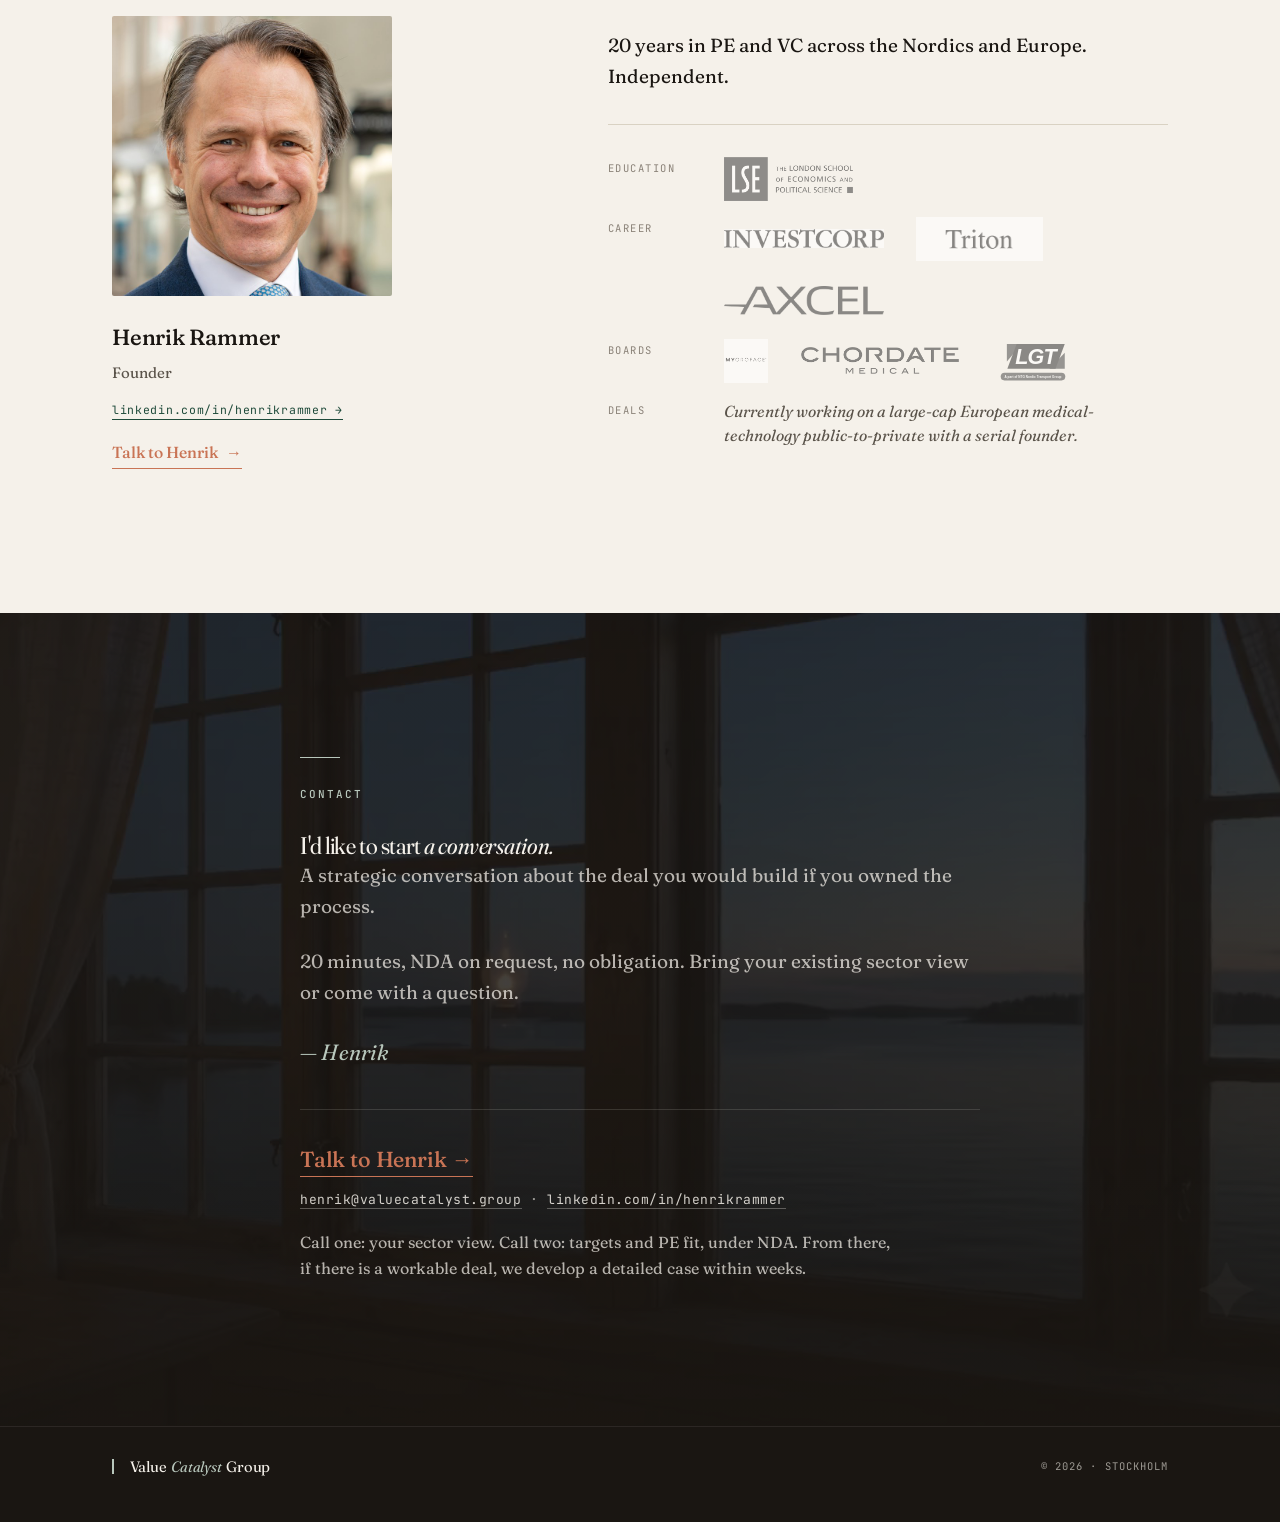
==== commit 0d78badd: "fix: make film ping-pong deterministic and autoplay-independent - Remove native autoplay/loop from f" ====
--- a/index.html
+++ b/index.html
@@ -1313,7 +1313,7 @@
   <!-- Hero -->
   <header class="hero film-band film-band--light" id="top">
     <div class="film-band__media" aria-hidden="true">
-      <video src="films/morning.webm" poster="films/morning.jpg" muted playsinline autoplay loop preload="metadata" data-pingpong></video>
+      <video src="films/morning.webm" poster="films/morning.jpg" muted playsinline preload="auto" data-pingpong></video>
     </div>
     <div class="film-band__veil" aria-hidden="true"></div>
     <div class="container">
@@ -1381,7 +1381,7 @@
   <!-- For executives -->
   <section class="section film-band film-band--light" id="executives" aria-labelledby="exec-heading">
     <div class="film-band__media" aria-hidden="true">
-      <video src="films/bluehour.webm" poster="films/bluehour.jpg" muted playsinline autoplay loop preload="metadata" data-pingpong></video>
+      <video src="films/bluehour.webm" poster="films/bluehour.jpg" muted playsinline preload="auto" data-pingpong></video>
     </div>
     <div class="film-band__veil" aria-hidden="true"></div>
     <div class="container">
@@ -1581,7 +1581,7 @@
   <!-- Contact -->
   <section class="section section--ink film-band film-band--ink" id="contact" aria-labelledby="contact-heading">
     <div class="film-band__media" aria-hidden="true">
-      <video src="films/night.webm" muted playsinline autoplay loop preload="metadata" data-pingpong></video>
+      <video src="films/night.webm" muted playsinline preload="auto" data-pingpong></video>
     </div>
     <div class="film-band__veil" aria-hidden="true"></div>
     <div class="container">
@@ -1658,28 +1658,36 @@
     // Nordic-light films — seamless ping-pong playback
     // Each film oscillates forward → backward → forward so the loop has no hard cut.
     // Morning is pre-trimmed to start at second 1 (done at encode time).
-    // Deterministic rAF-driven ping-pong: computes position directly, so it is seamless
-    // and works in every browser (native negative playbackRate is inconsistent).
+    // Sole driver is a manual-scrub rAF loop: it sets video.currentTime each frame, so
+    // playback works even when the browser blocks autoplay. Native `loop` is removed
+    // from the <video> tags, so nothing competes with this loop. (Ambient, slow-moving
+    // footage means per-frame seeking is smooth and battery-friendly enough.)
     document.querySelectorAll('video[data-pingpong]').forEach(video => {
       if (window.matchMedia('(prefers-reduced-motion: reduce)').matches) return;
-      const D = () => (video.duration || 10);        // loop length
-      let dir = 1, t = 0, last = performance.now();
-      // render each frame from the tracked position
+      video.loop = false;
+      video.defaultMuted = true; video.muted = true;
+      // Keep the video paused — we drive it purely by seeking. This is fully
+      // deterministic and works even where autoplay is blocked (the film always
+      // moves because we set currentTime explicitly every frame).
+      video.pause();
+      const D = () => (video.duration || 10);
+      let t = 0, dir = 1, last = null;
       const step = (now) => {
-        const dt = Math.min((now - last) / 1000, 0.05);
+        requestAnimationFrame(step);
+        if (!last) { last = now; return; }
+        const dt = (now - last) / 1000;
         last = now;
         t += dir * dt;
-        if (t >= D()) { t = D(); dir = -1; }         // forward complete → reverse
-        else if (t <= 0) { t = 0; dir = 1; }         // backward complete → forward
+        if (t >= D() - 0.01) { t = D(); dir = -1; }   // forward complete → reverse
+        else if (t <= 0)      { t = 0;  dir = 1; }    // backward complete → forward
         try {
-          if (Math.abs(video.currentTime - t) > 0.04 || video.paused) {
-            video.currentTime = t;
-            if (video.paused) video.play();
-          }
+          if (Math.abs(video.currentTime - t) > 0.025) video.currentTime = t;
         } catch (e) {}
-        requestAnimationFrame(step);
       };
-      requestAnimationFrame(step);
+      if (video.readyState >= 1) requestAnimationFrame(step);
+      else video.addEventListener('loadedmetadata', () => { last = null; requestAnimationFrame(step); }, { once: true });
+      // pause seeking work when the tab is hidden
+      document.addEventListener('visibilitychange', () => { if (document.hidden) { last = null; } });
     });
 
     // Smooth-scroll with nav offset
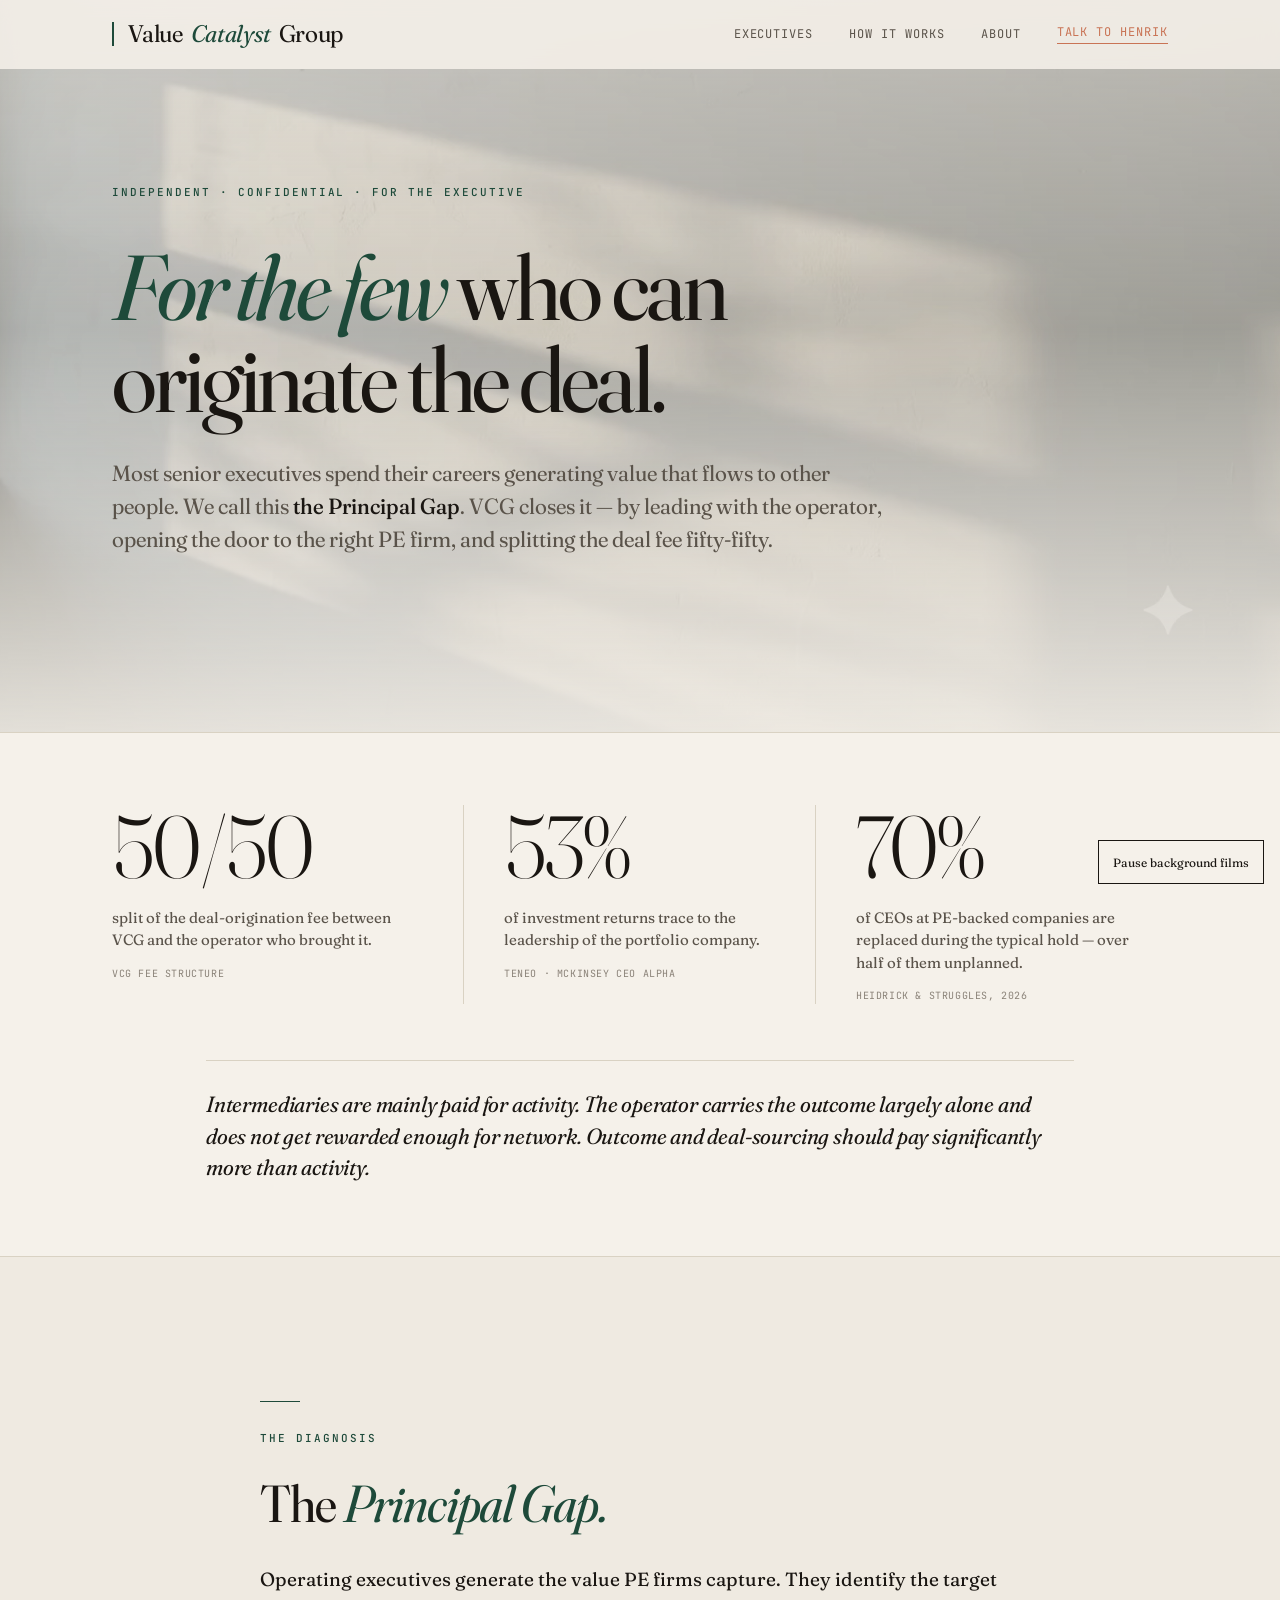
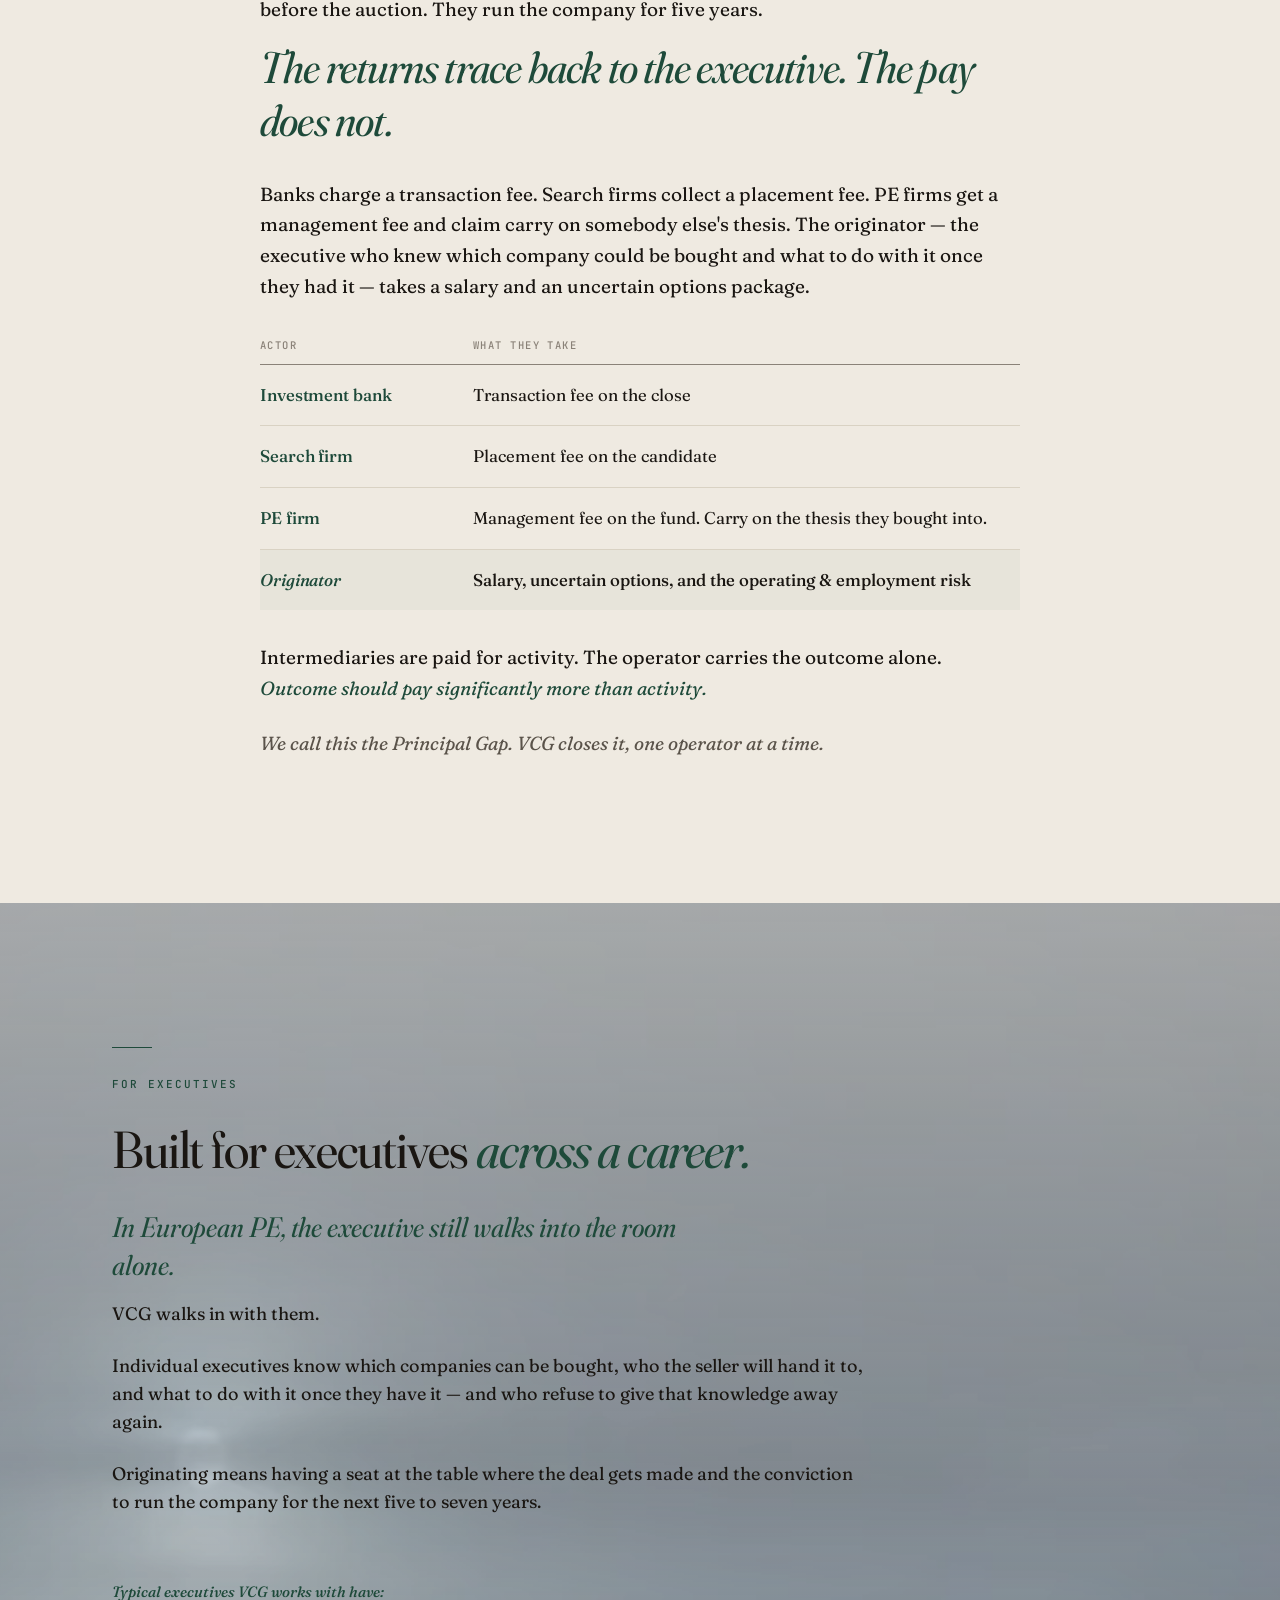
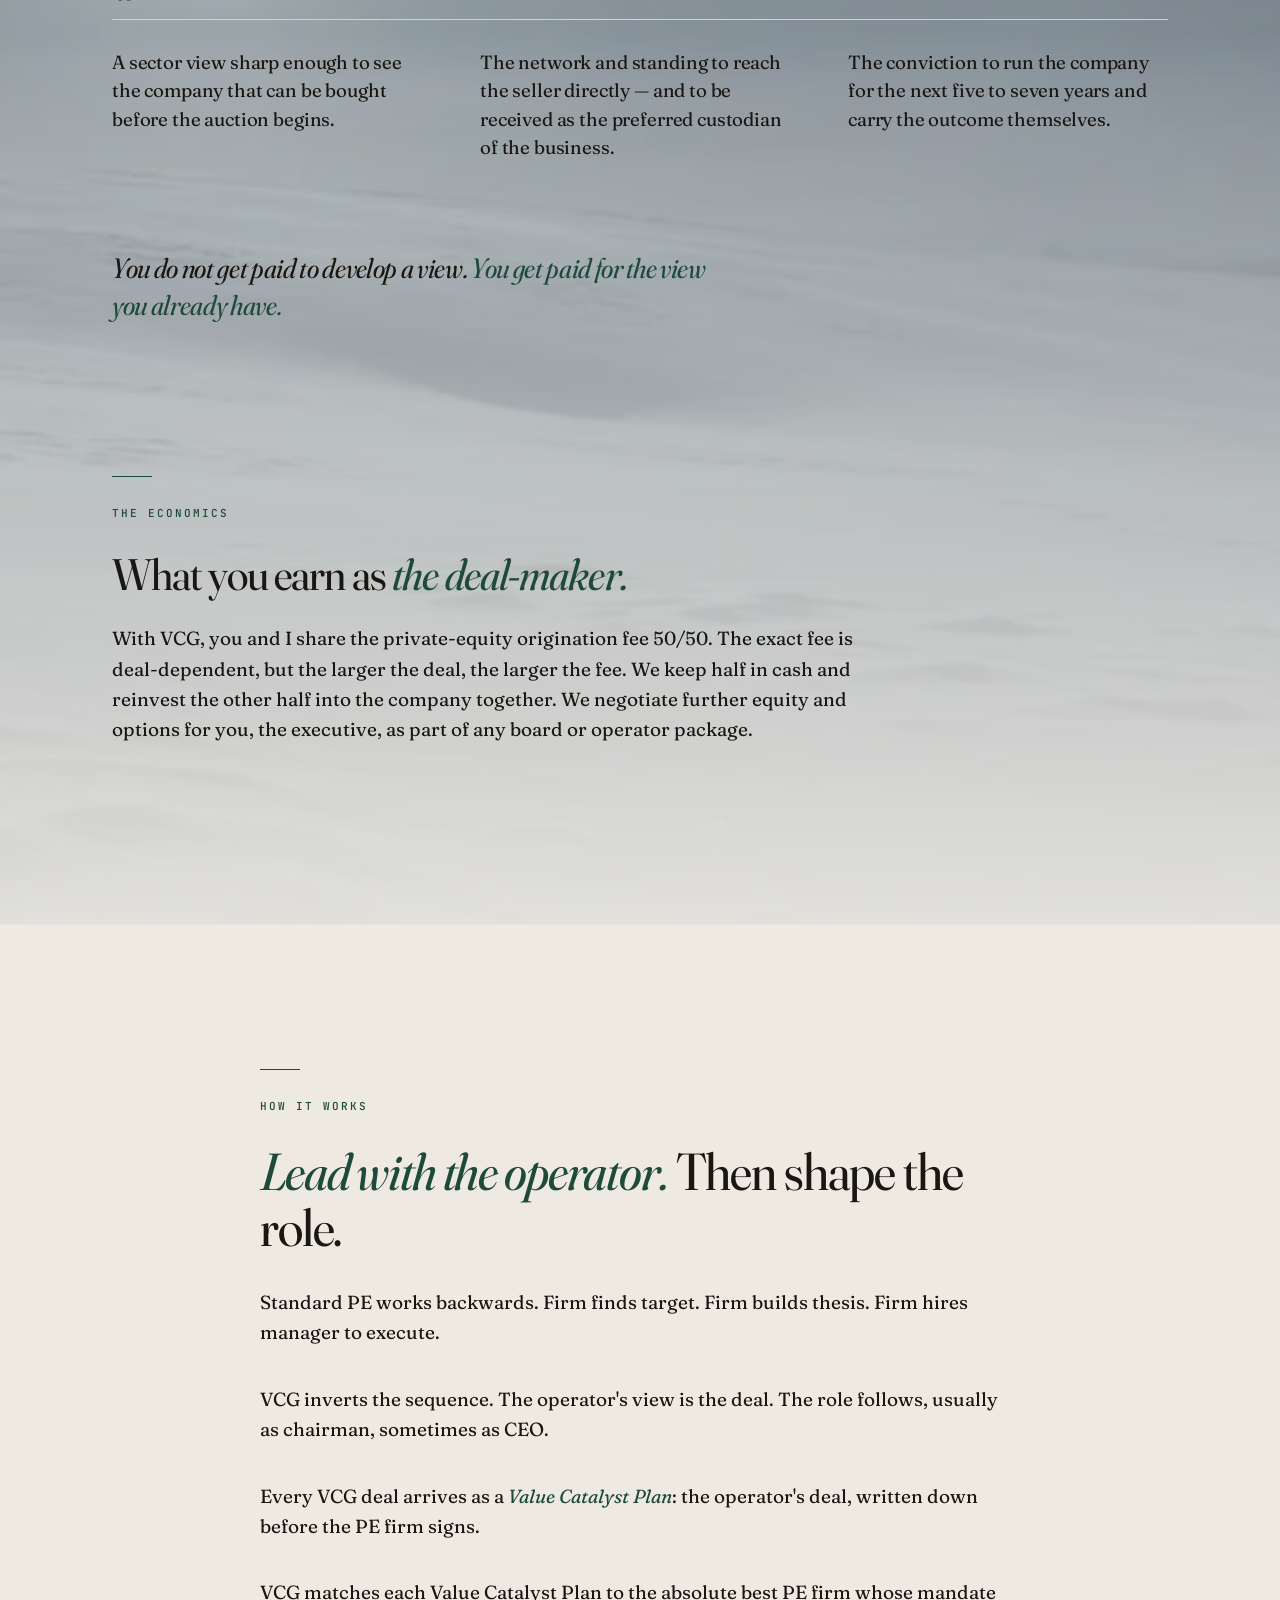
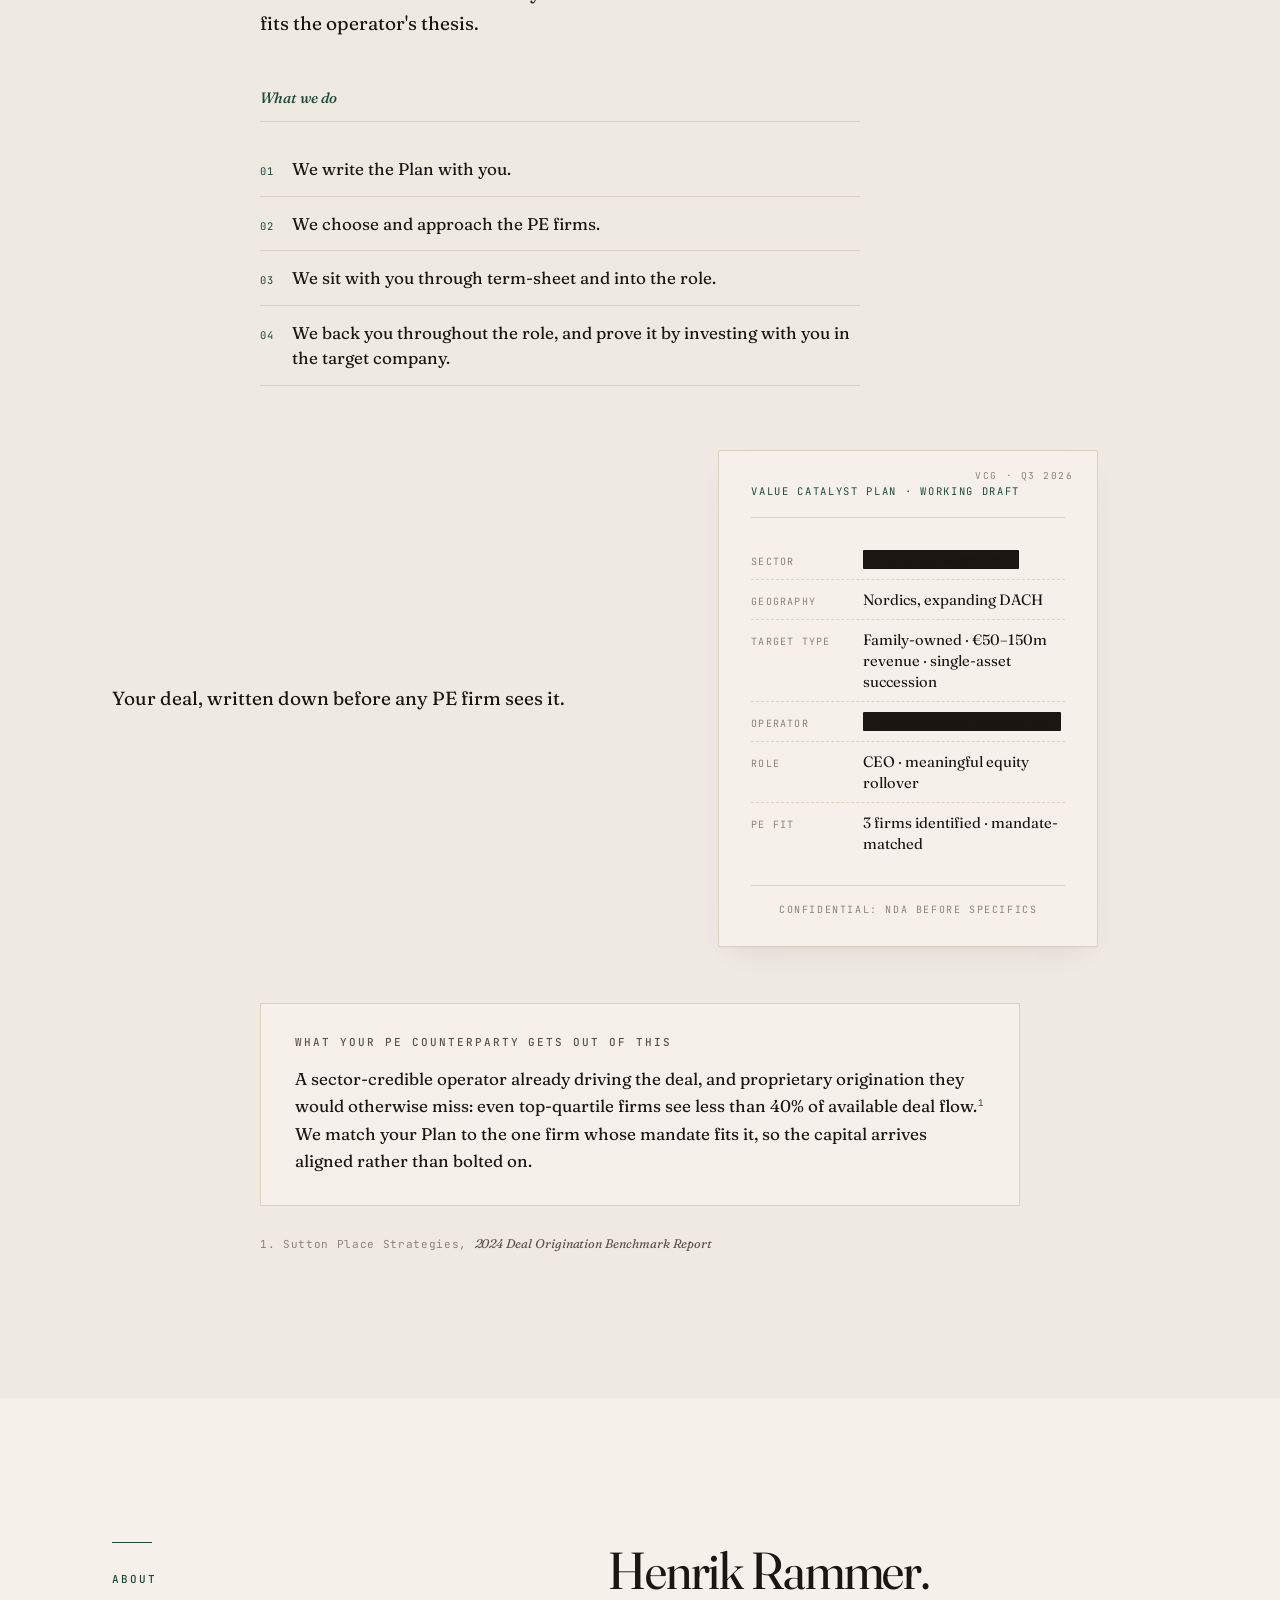
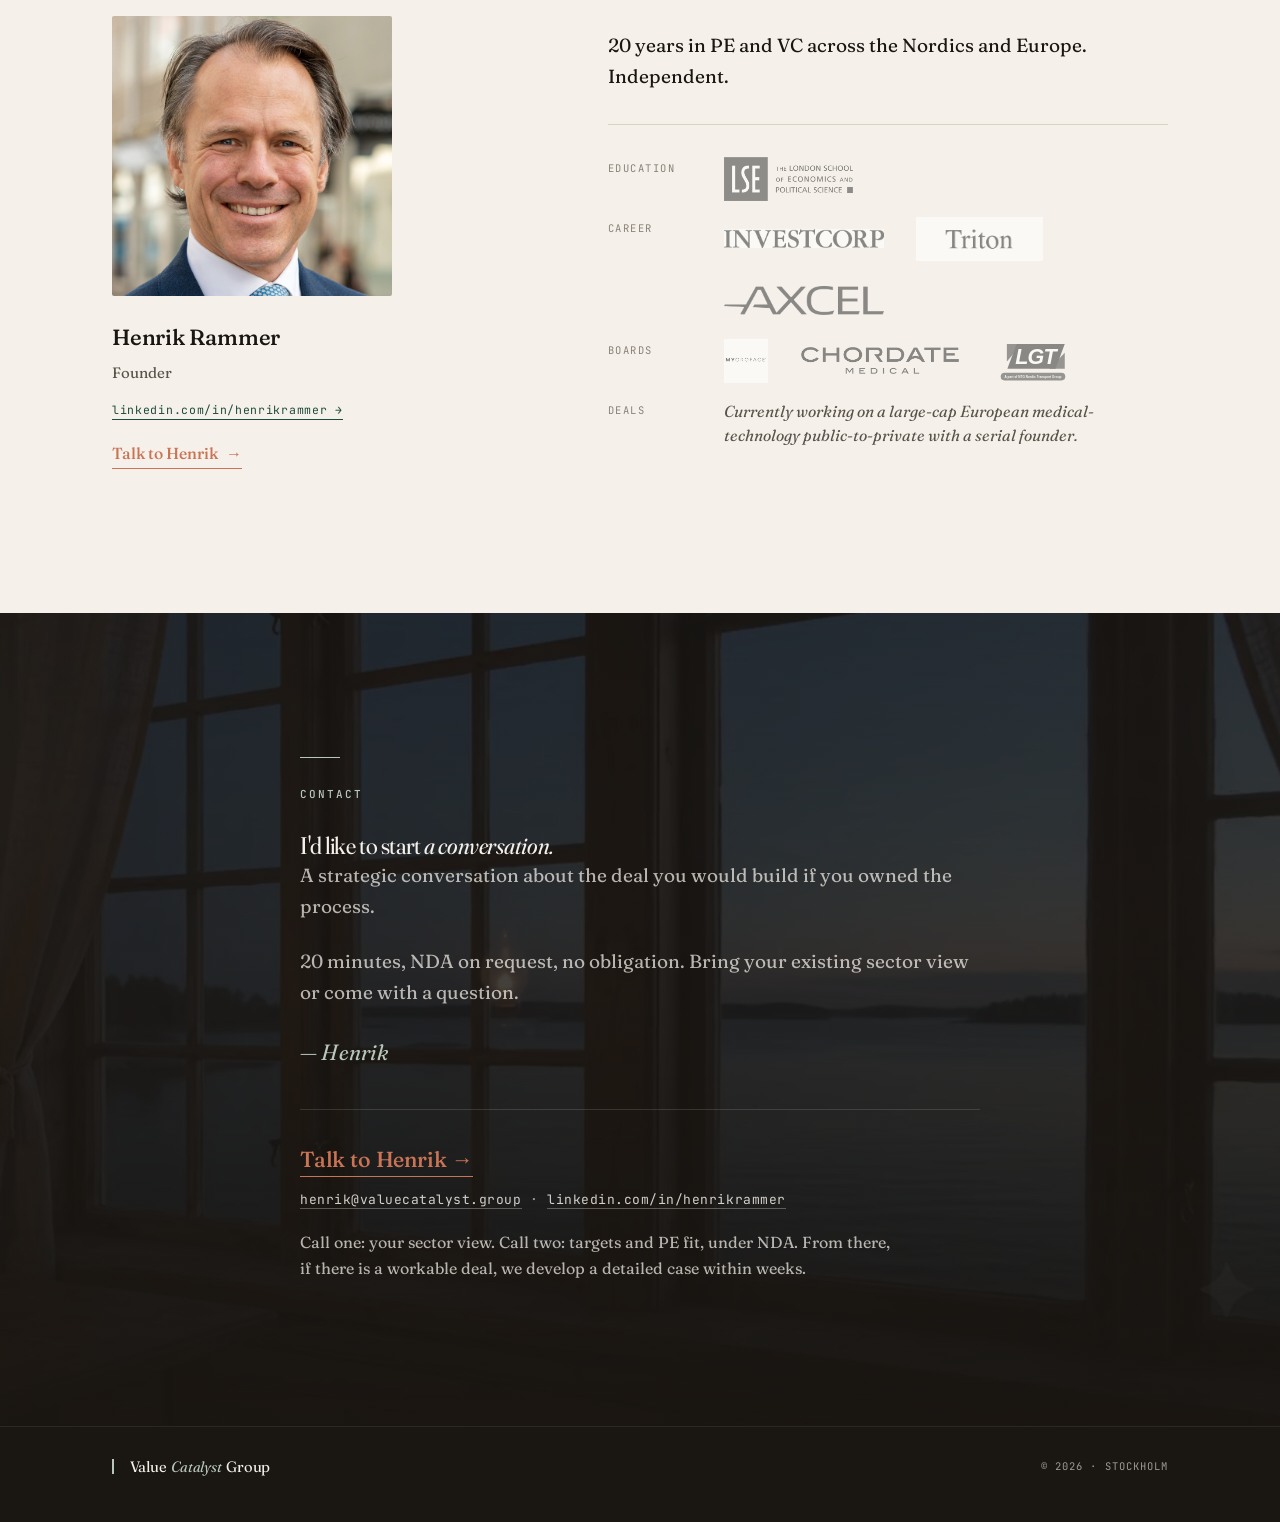
==== commit 32a106e7: "fix: ship Nordic films with native loops and accessible playback" ====
--- a/index.html
+++ b/index.html
@@ -104,7 +104,7 @@
     .film-band__media { position: absolute; inset: 0; overflow: hidden; z-index: 0; }
     .film-band__media video {
       width: 100%; height: 100%; object-fit: cover;
-      /* ping-pong handles the seamless loop; we keep it playing continuously */
+      /* Forward/reverse cycle is encoded into the files for native playback. */
       opacity: 0.72;
     }
     .film-band--ink .film-band__media video { opacity: 0.5; }
@@ -118,6 +118,13 @@
       background: linear-gradient(180deg, rgba(26,22,18,0.55) 0%, rgba(26,22,18,0.66) 55%, rgba(26,22,18,0.90) 100%);
     }
     .film-band > .container, .film-band > .hero__content { position: relative; z-index: 2; }
+    .film-toggle {
+      position: fixed; right: 16px; bottom: 16px; z-index: 100;
+      min-height: 44px; padding: 10px 14px; border: 1px solid var(--ink);
+      background: var(--paper); color: var(--ink); font: inherit;
+      font-size: 12px; cursor: pointer;
+    }
+    .film-toggle:focus-visible { outline: 3px solid var(--accent); outline-offset: 3px; }
     @media (prefers-reduced-motion: reduce) {
       .film-band__media video { display: none; }
       .film-band__veil { background: var(--paper) !important; }
@@ -1313,7 +1320,10 @@
   <!-- Hero -->
   <header class="hero film-band film-band--light" id="top">
     <div class="film-band__media" aria-hidden="true">
-      <video src="films/morning.webm" poster="films/morning.jpg" muted playsinline preload="auto" data-pingpong></video>
+      <video poster="films/morning-frame.jpg" muted playsinline loop preload="none" data-film>
+        <source data-src="films/morning-loop.webm" type="video/webm">
+        <source data-src="films/morning-loop.mp4" type="video/mp4">
+      </video>
     </div>
     <div class="film-band__veil" aria-hidden="true"></div>
     <div class="container">
@@ -1381,7 +1391,10 @@
   <!-- For executives -->
   <section class="section film-band film-band--light" id="executives" aria-labelledby="exec-heading">
     <div class="film-band__media" aria-hidden="true">
-      <video src="films/bluehour.webm" poster="films/bluehour.jpg" muted playsinline preload="auto" data-pingpong></video>
+      <video poster="films/bluehour-frame.jpg" muted playsinline loop preload="none" data-film>
+        <source data-src="films/bluehour-loop.webm" type="video/webm">
+        <source data-src="films/bluehour-loop.mp4" type="video/mp4">
+      </video>
     </div>
     <div class="film-band__veil" aria-hidden="true"></div>
     <div class="container">
@@ -1581,7 +1594,10 @@
   <!-- Contact -->
   <section class="section section--ink film-band film-band--ink" id="contact" aria-labelledby="contact-heading">
     <div class="film-band__media" aria-hidden="true">
-      <video src="films/night.webm" muted playsinline preload="auto" data-pingpong></video>
+      <video poster="films/night.jpg" muted playsinline loop preload="none" data-film>
+        <source data-src="films/night-loop.webm" type="video/webm">
+        <source data-src="films/night-loop.mp4" type="video/mp4">
+      </video>
     </div>
     <div class="film-band__veil" aria-hidden="true"></div>
     <div class="container">
@@ -1616,6 +1632,7 @@
     </div>
   </footer>
 
+  <button id="filmToggle" class="film-toggle" type="button" aria-pressed="false" hidden>Pause background films</button>
   <script>
     // Nav scroll state
     const nav = document.getElementById('nav');
@@ -1655,40 +1672,56 @@
       document.querySelectorAll('.reveal').forEach(el => el.classList.add('in'));
     }
 
-    // Nordic-light films — seamless ping-pong playback
-    // Each film oscillates forward → backward → forward so the loop has no hard cut.
-    // Morning is pre-trimmed to start at second 1 (done at encode time).
-    // Sole driver is a manual-scrub rAF loop: it sets video.currentTime each frame, so
-    // playback works even when the browser blocks autoplay. Native `loop` is removed
-    // from the <video> tags, so nothing competes with this loop. (Ambient, slow-moving
-    // footage means per-frame seeking is smooth and battery-friendly enough.)
-    document.querySelectorAll('video[data-pingpong]').forEach(video => {
-      if (window.matchMedia('(prefers-reduced-motion: reduce)').matches) return;
-      video.loop = false;
-      video.defaultMuted = true; video.muted = true;
-      // Keep the video paused — we drive it purely by seeking. This is fully
-      // deterministic and works even where autoplay is blocked (the film always
-      // moves because we set currentTime explicitly every frame).
-      video.pause();
-      const D = () => (video.duration || 10);
-      let t = 0, dir = 1, last = null;
-      const step = (now) => {
-        requestAnimationFrame(step);
-        if (!last) { last = now; return; }
-        const dt = (now - last) / 1000;
-        last = now;
-        t += dir * dt;
-        if (t >= D() - 0.01) { t = D(); dir = -1; }   // forward complete → reverse
-        else if (t <= 0)      { t = 0;  dir = 1; }    // backward complete → forward
-        try {
-          if (Math.abs(video.currentTime - t) > 0.025) video.currentTime = t;
-        } catch (e) {}
-      };
-      if (video.readyState >= 1) requestAnimationFrame(step);
-      else video.addEventListener('loadedmetadata', () => { last = null; requestAnimationFrame(step); }, { once: true });
-      // pause seeking work when the tab is hidden
-      document.addEventListener('visibilitychange', () => { if (document.hidden) { last = null; } });
-    });
+    // The forward/reverse cycle is encoded in each file: native playback, no scrubbing.
+    // Sources attach only when visible; no video downloads for reduced motion/save-data.
+    const films = [...document.querySelectorAll('video[data-film]')];
+    const filmToggle = document.getElementById('filmToggle');
+    const reducedMotion = window.matchMedia('(prefers-reduced-motion: reduce)');
+    const connection = navigator.connection;
+    let filmsPaused = false;
+    const visibleFilms = new Set();
+    const motionDisabled = () => reducedMotion.matches || !!connection?.saveData;
+    const updateFilms = () => {
+      filmToggle.hidden = motionDisabled();
+      filmToggle.textContent = filmsPaused ? 'Play background films' : 'Pause background films';
+      filmToggle.setAttribute('aria-pressed', String(filmsPaused));
+      films.forEach(video => {
+        if (motionDisabled() || filmsPaused || document.hidden || !visibleFilms.has(video)) {
+          video.pause();
+          return;
+        }
+        if (!video.dataset.attached) {
+          video.querySelectorAll('source').forEach(source => { source.src = source.dataset.src; });
+          video.dataset.attached = 'true';
+          video.load();
+        }
+        video.muted = true;
+        video.play().catch(() => {
+          // Autoplay may be denied. Keep a still and offer an explicit play action.
+          if (!filmsPaused && visibleFilms.has(video) && !document.hidden && !motionDisabled()) {
+            filmsPaused = true;
+            updateFilms();
+          }
+        });
+      });
+    };
+    filmToggle.addEventListener('click', () => { filmsPaused = !filmsPaused; updateFilms(); });
+    reducedMotion.addEventListener('change', updateFilms);
+    connection?.addEventListener('change', updateFilms);
+    document.addEventListener('visibilitychange', updateFilms);
+    if ('IntersectionObserver' in window) {
+      const filmObserver = new IntersectionObserver(entries => {
+        entries.forEach(({ target, isIntersecting }) => {
+          if (isIntersecting) visibleFilms.add(target);
+          else visibleFilms.delete(target);
+        });
+        updateFilms();
+      }, { threshold: 0 });
+      films.forEach(video => filmObserver.observe(video));
+      updateFilms();
+    } else {
+      filmToggle.hidden = true; // Poster-only fallback in older browsers.
+    }
 
     // Smooth-scroll with nav offset
     document.querySelectorAll('a[href^="#"]').forEach(a => {
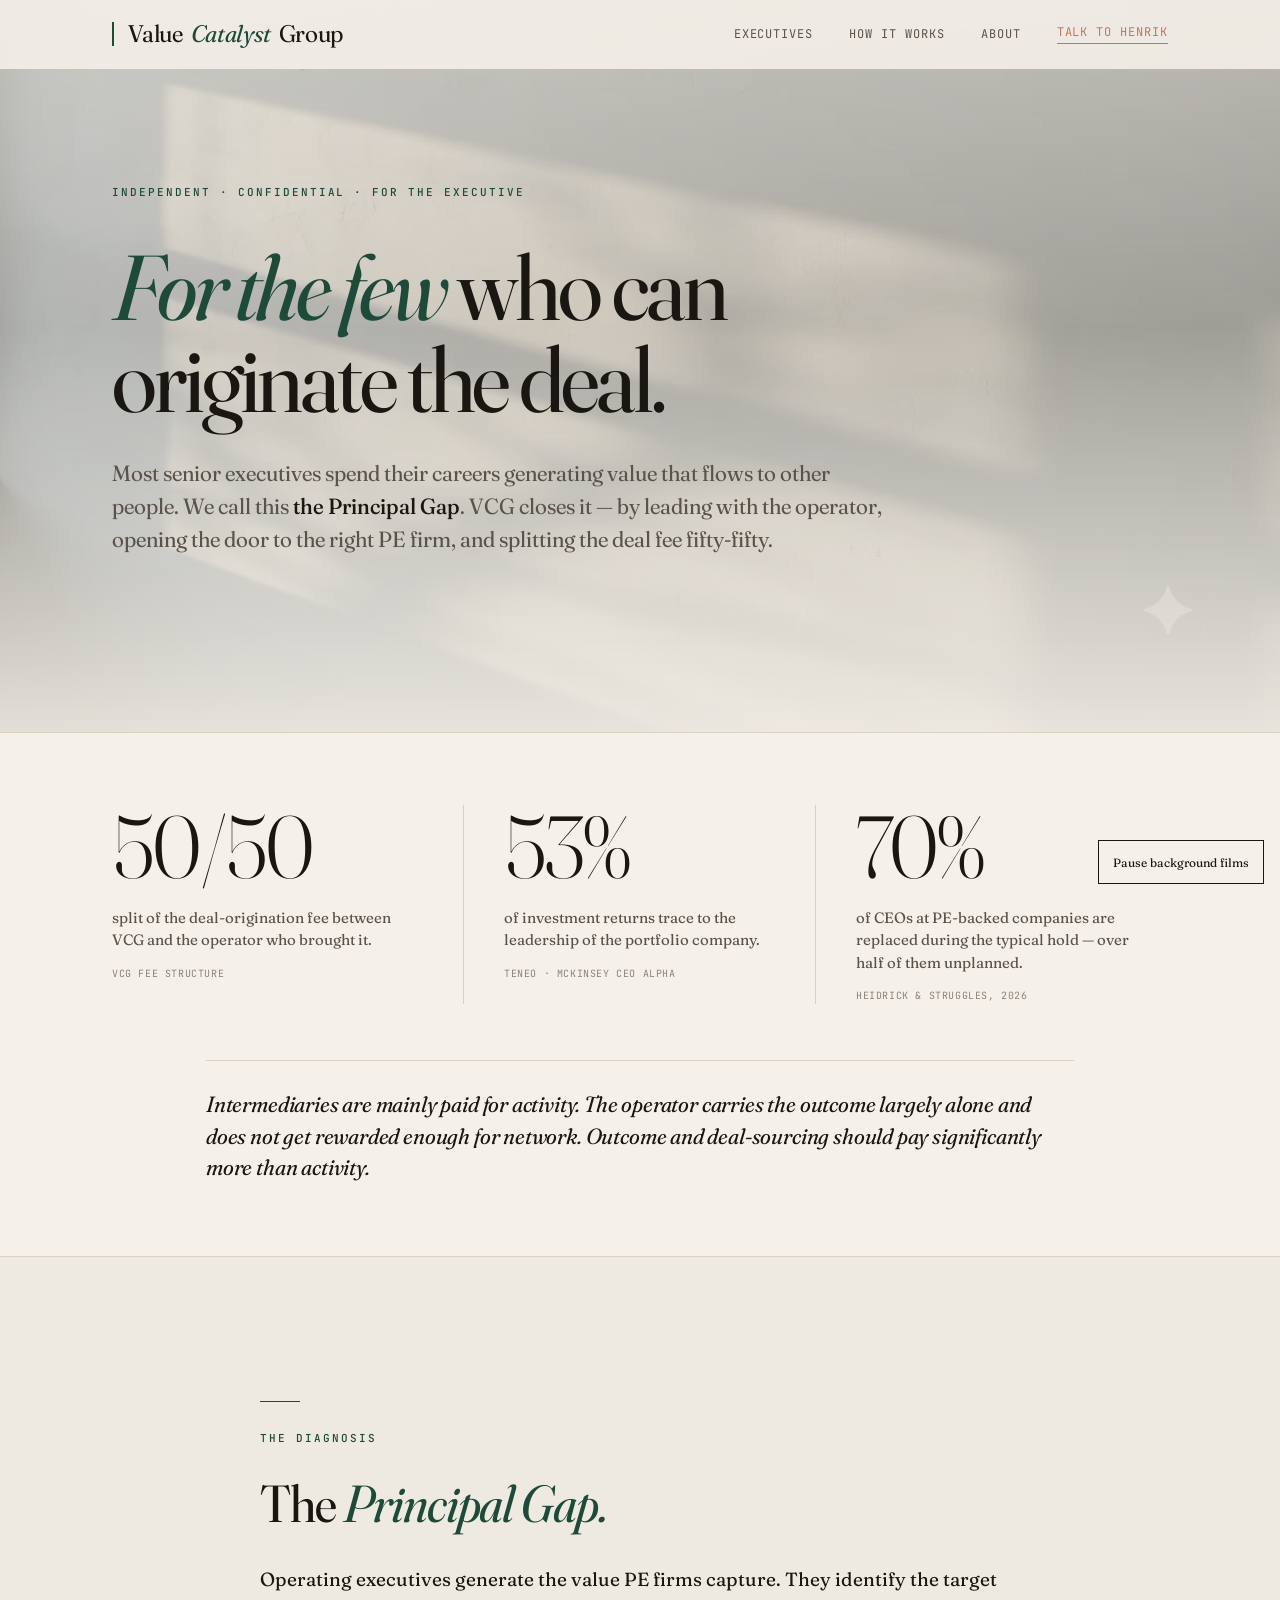
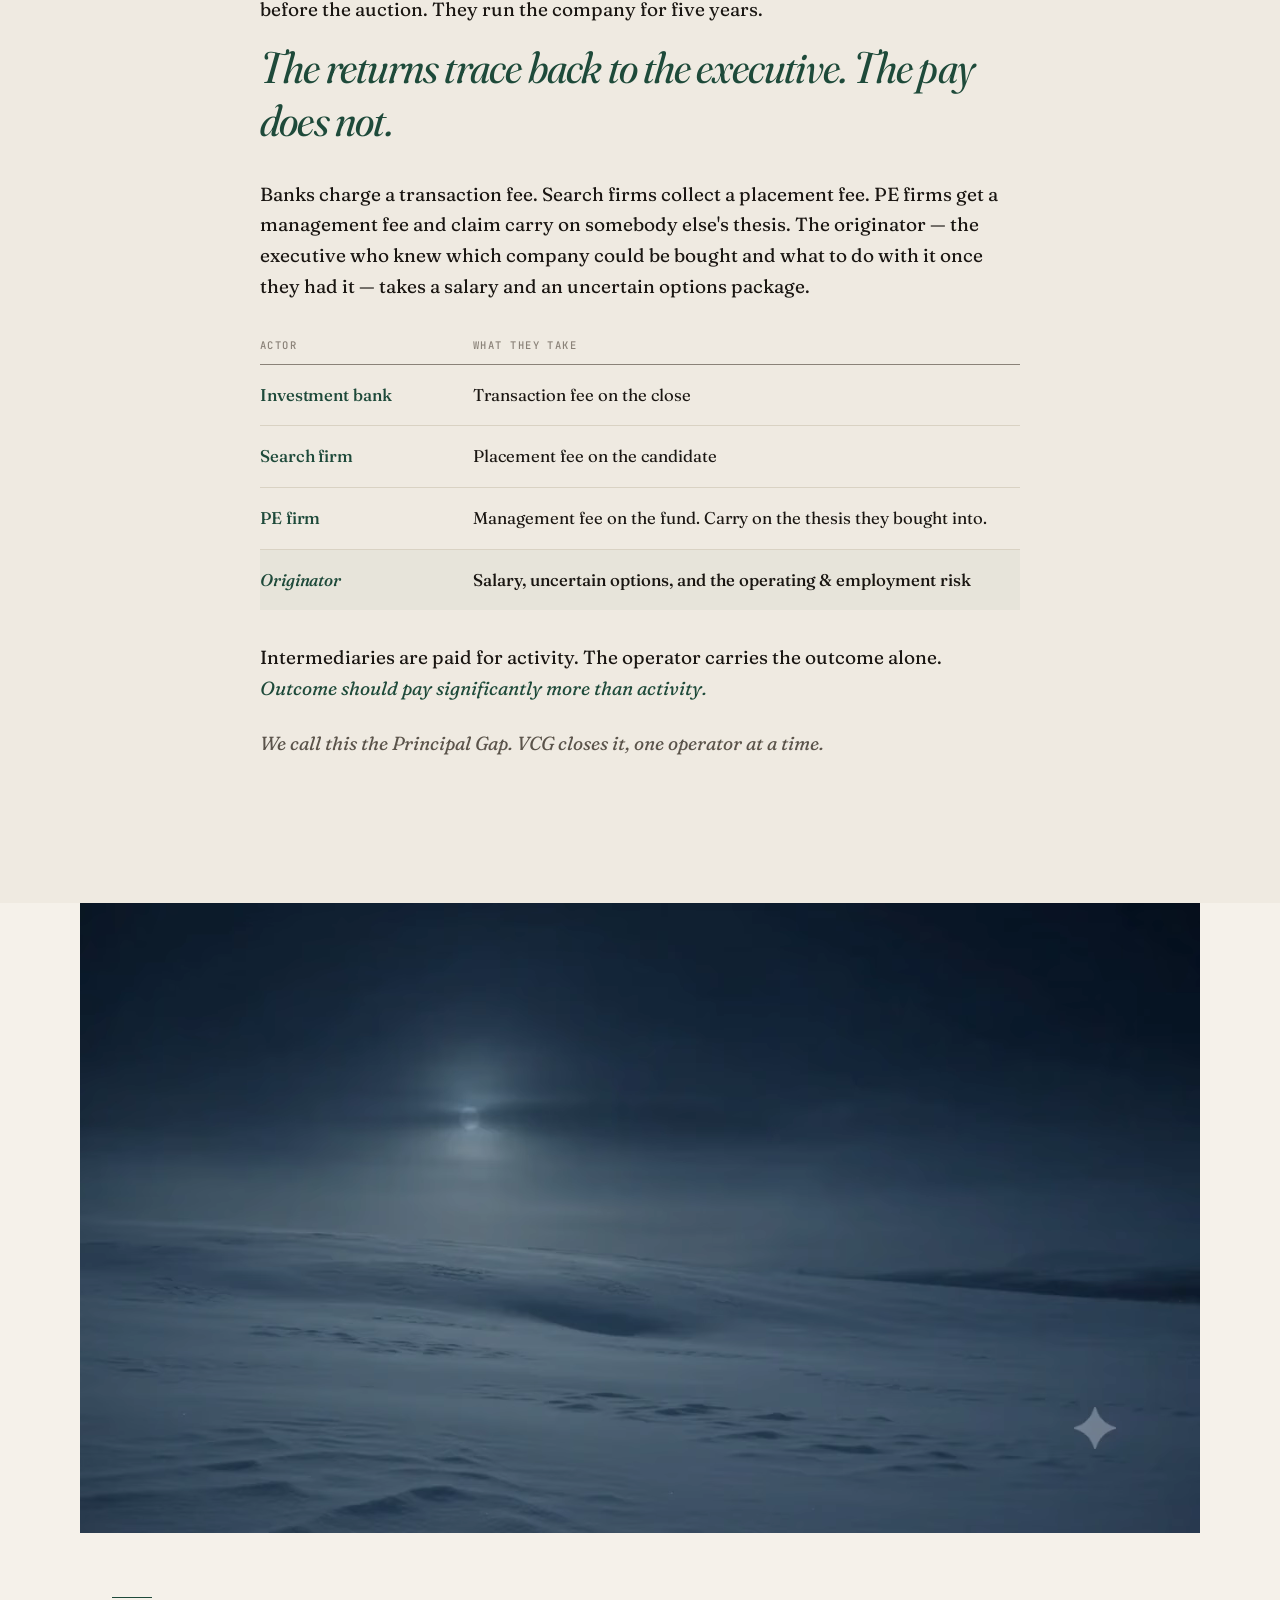
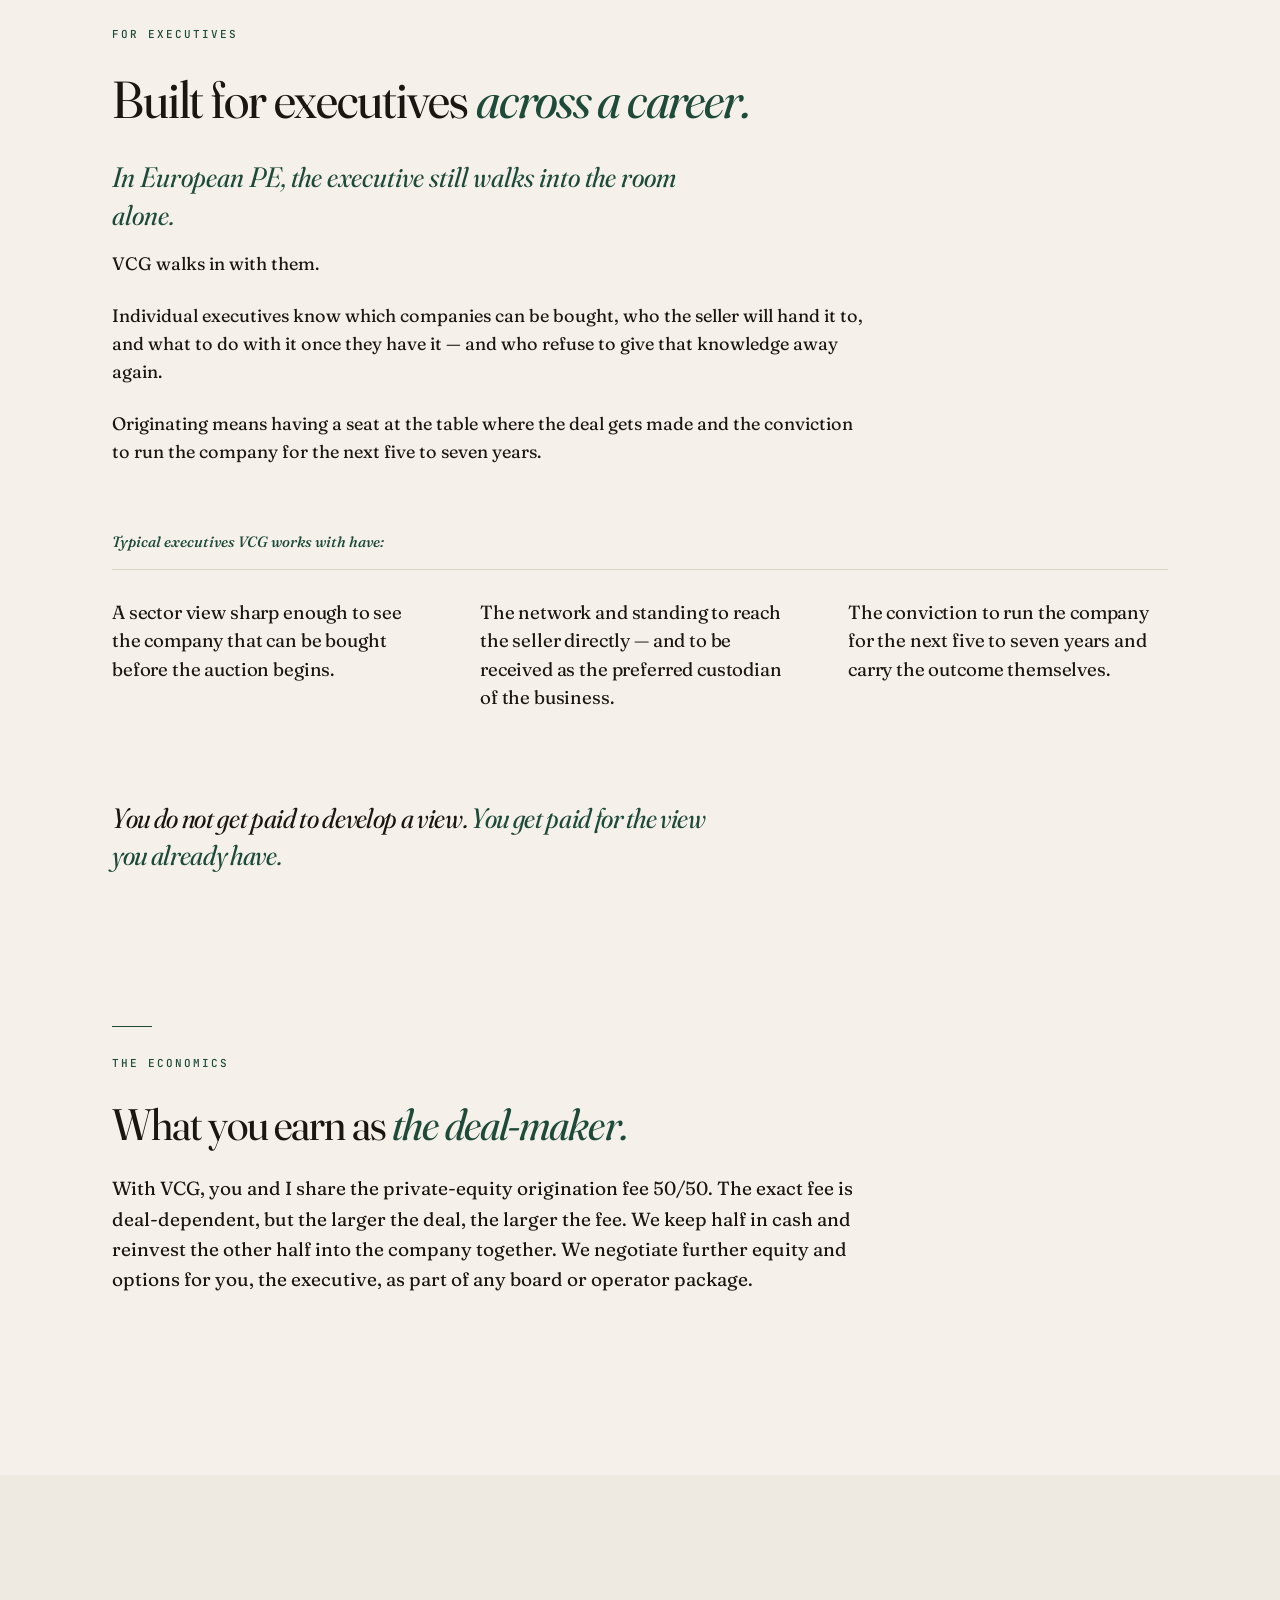
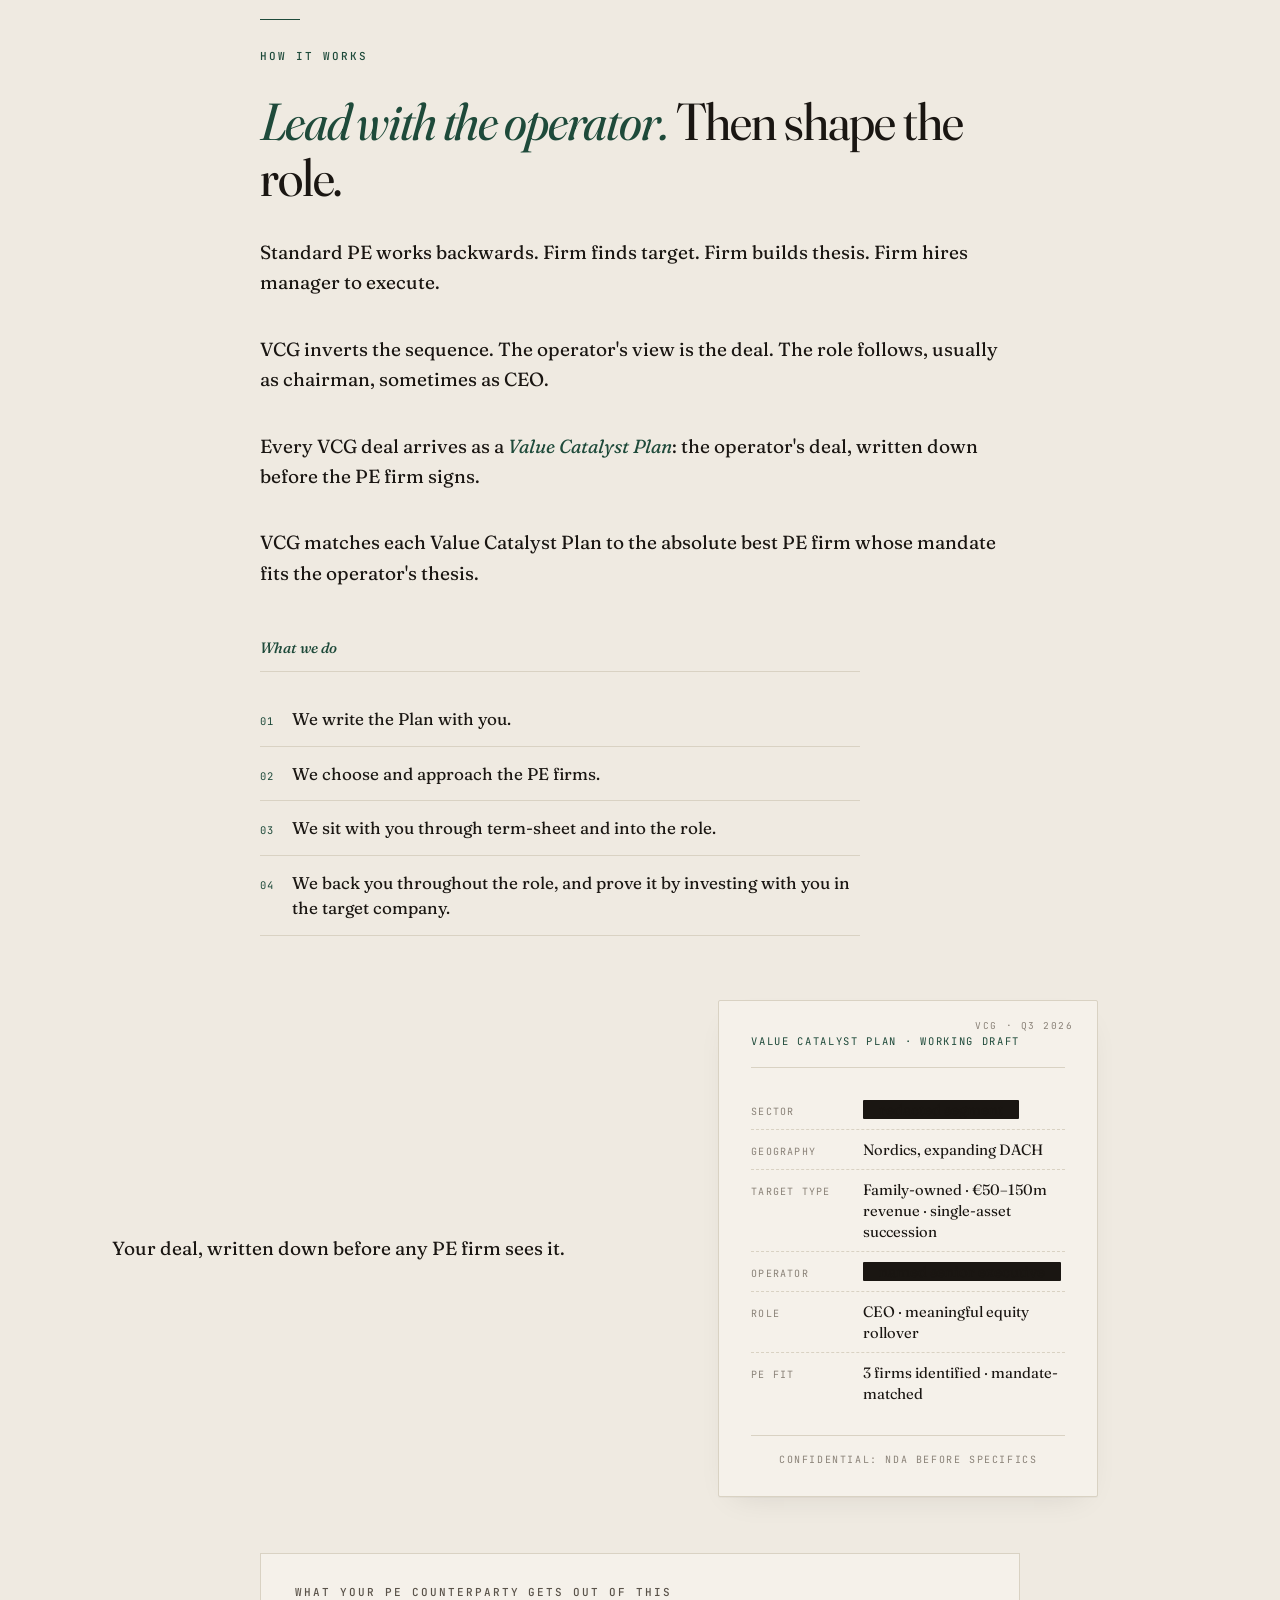
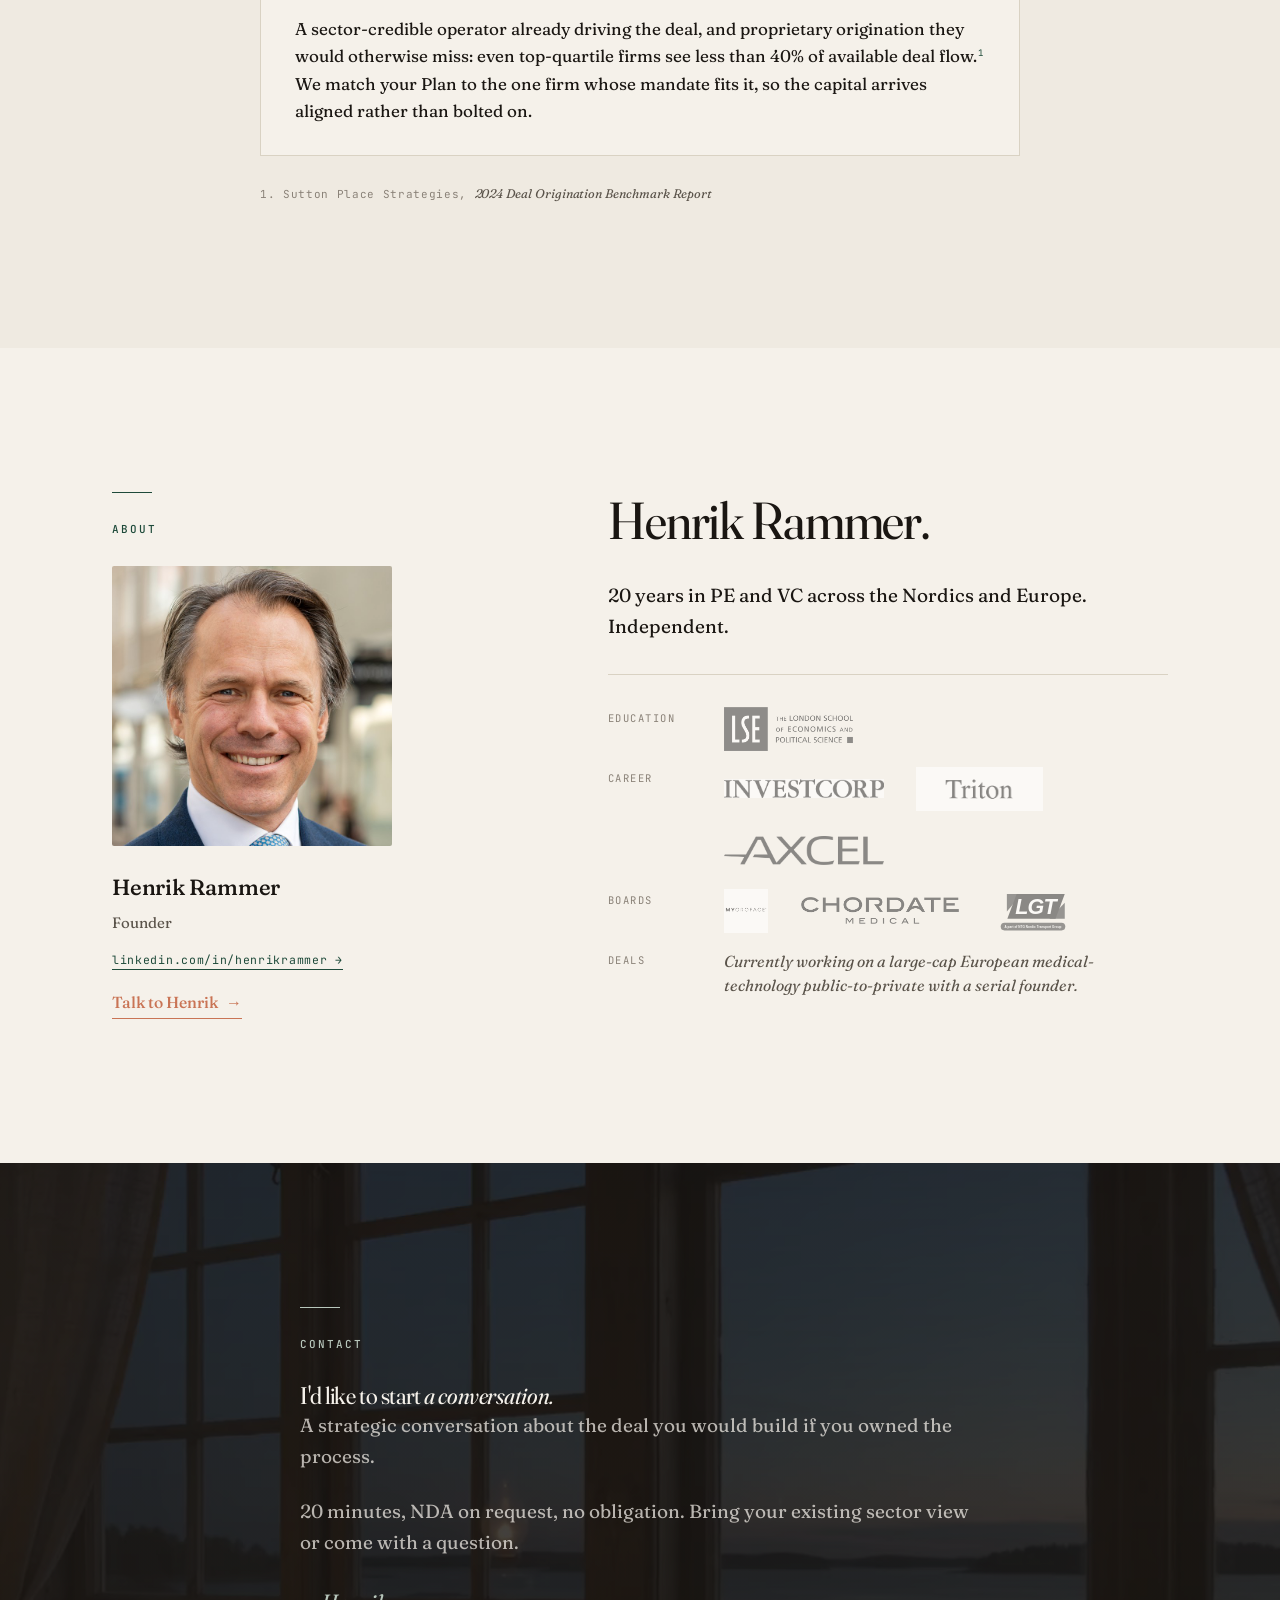
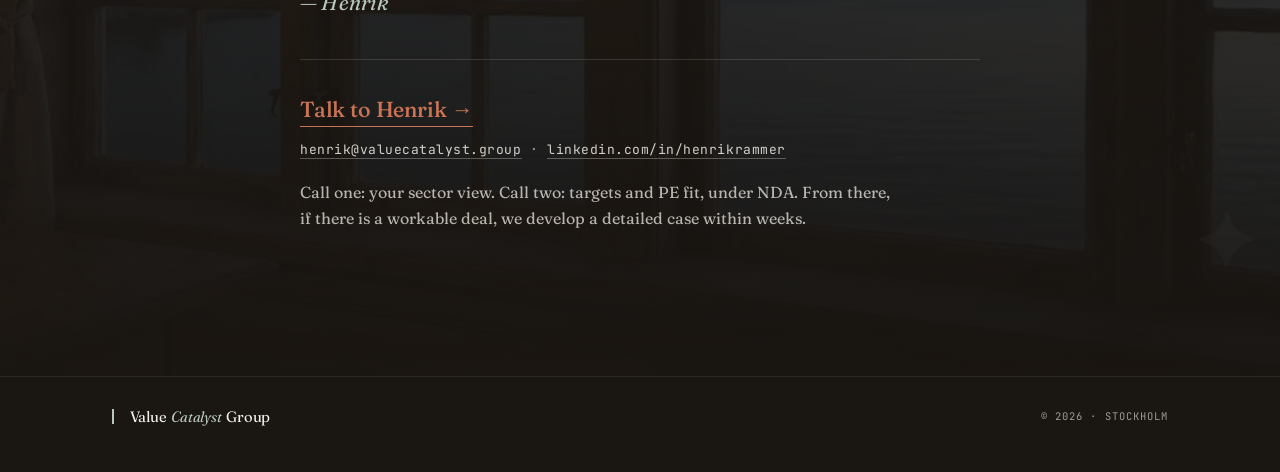
==== commit 2076cd5c: "fix: show the full blue-hour composition above executive copy" ====
--- a/index.html
+++ b/index.html
@@ -118,6 +118,15 @@
       background: linear-gradient(180deg, rgba(26,22,18,0.55) 0%, rgba(26,22,18,0.66) 55%, rgba(26,22,18,0.90) 100%);
     }
     .film-band > .container, .film-band > .hero__content { position: relative; z-index: 2; }
+    /* Blue hour needs its full horizon: show the complete film above the copy,
+       not cropped behind the entire (much taller) executives section. */
+    #executives.film-band { padding-top: 0; }
+    #executives .film-band__media {
+      position: relative; inset: auto; aspect-ratio: 16 / 9;
+      max-width: var(--max); margin: 0 auto 64px; background: var(--ink);
+    }
+    #executives .film-band__media video { object-fit: contain; opacity: 1; display: block; }
+    #executives > .film-band__veil { display: none; }
     .film-toggle {
       position: fixed; right: 16px; bottom: 16px; z-index: 100;
       min-height: 44px; padding: 10px 14px; border: 1px solid var(--ink);
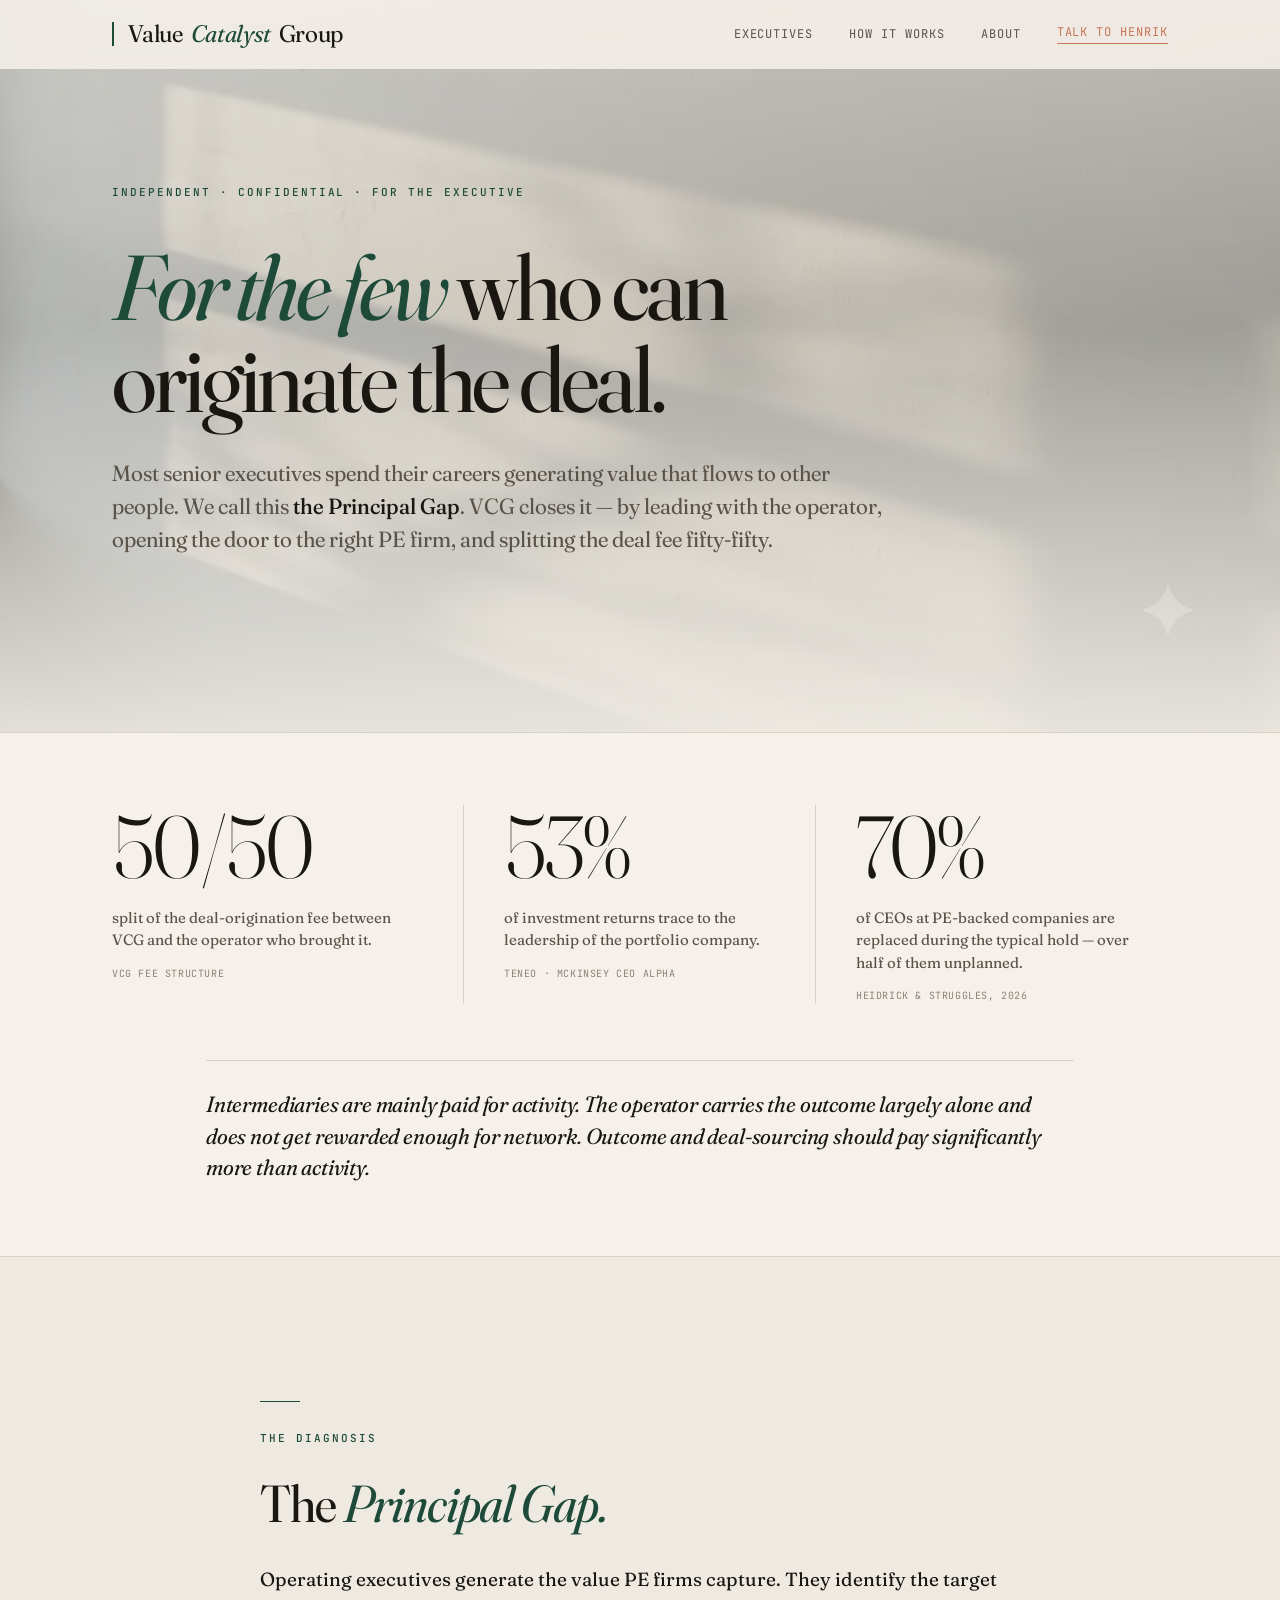
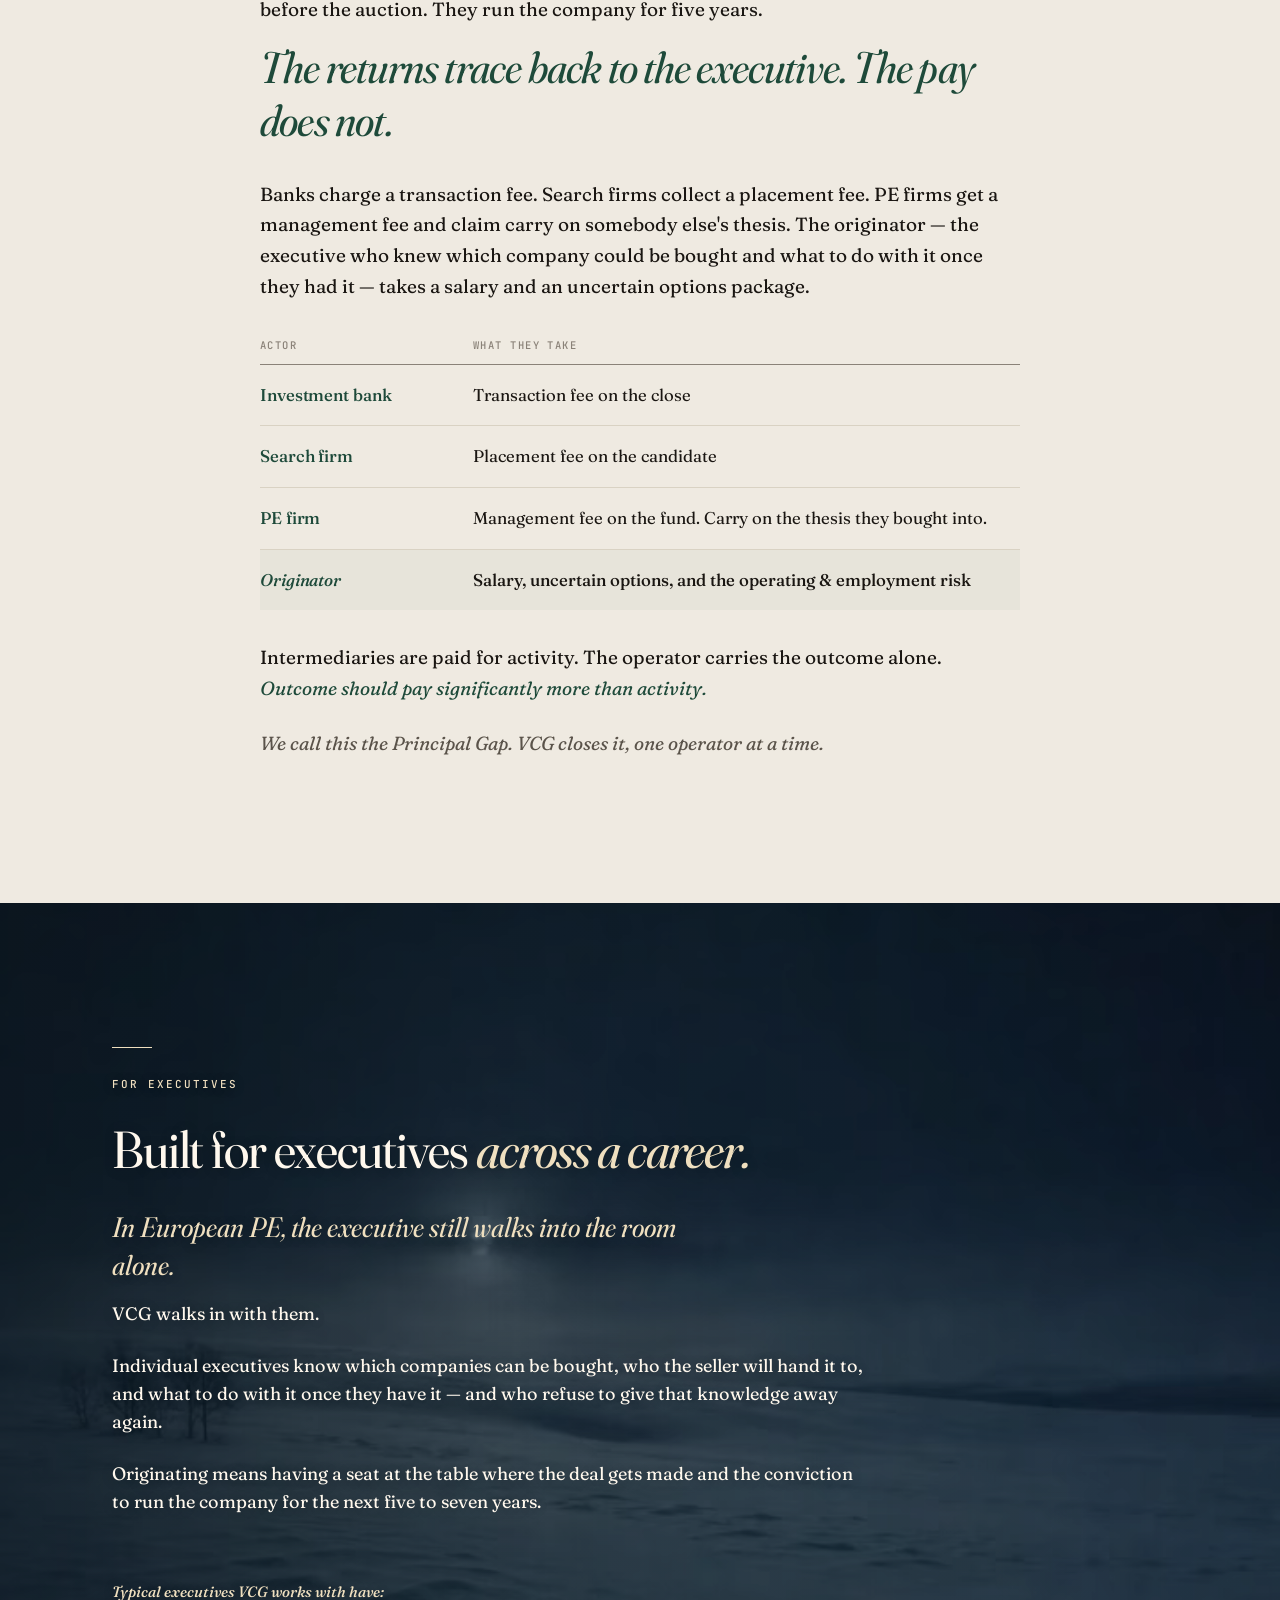
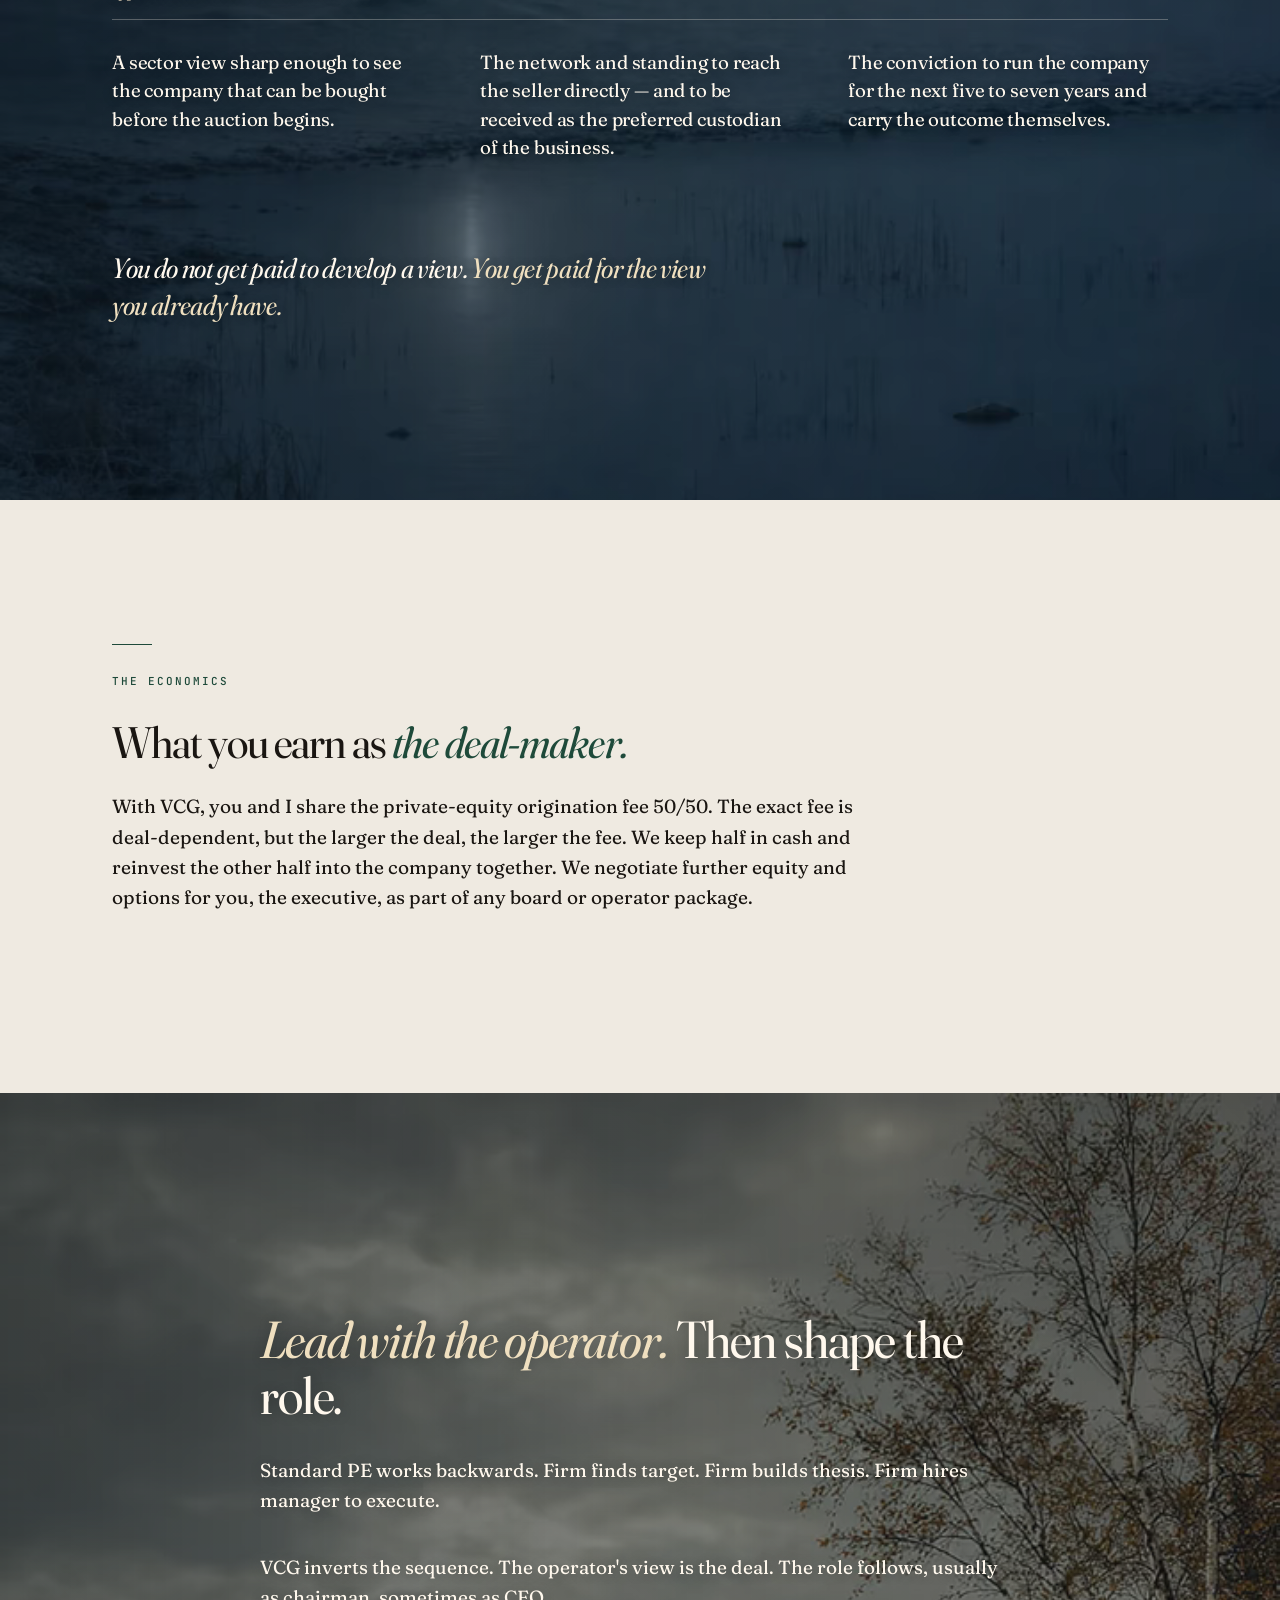
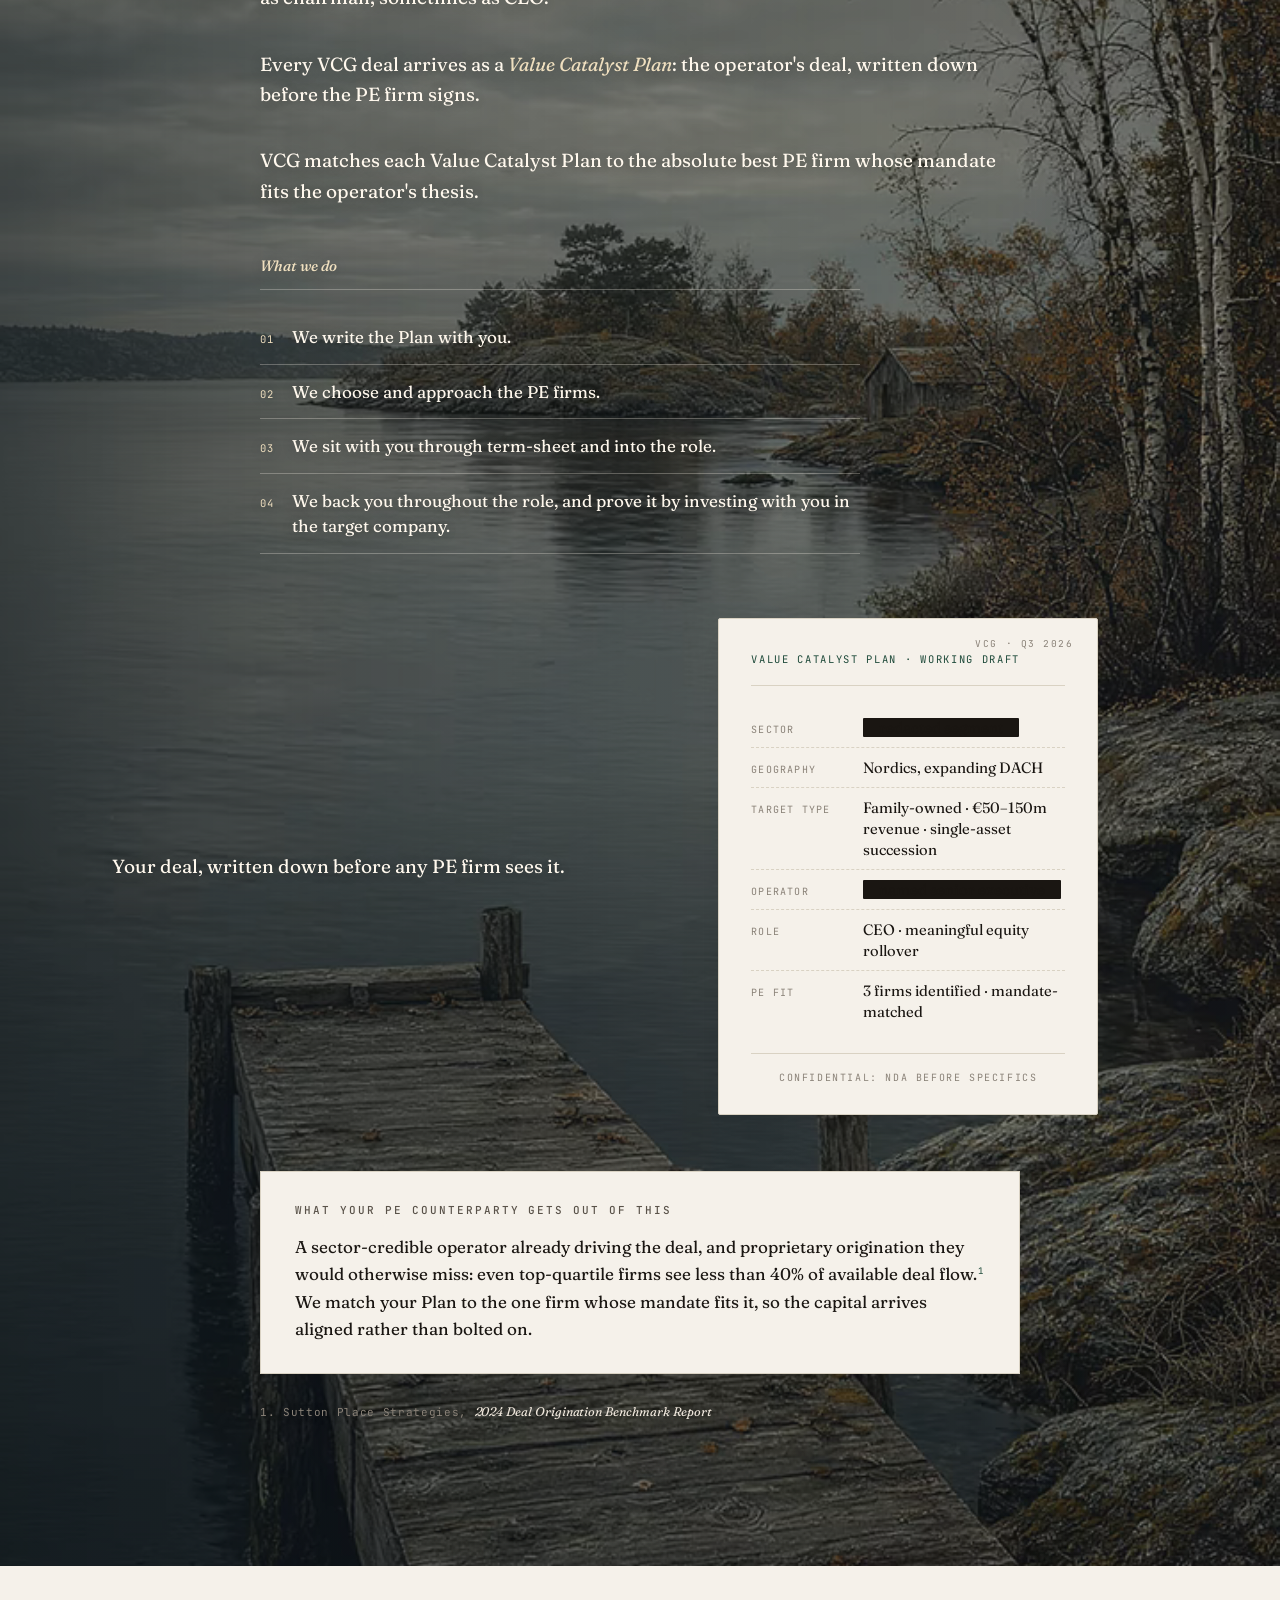
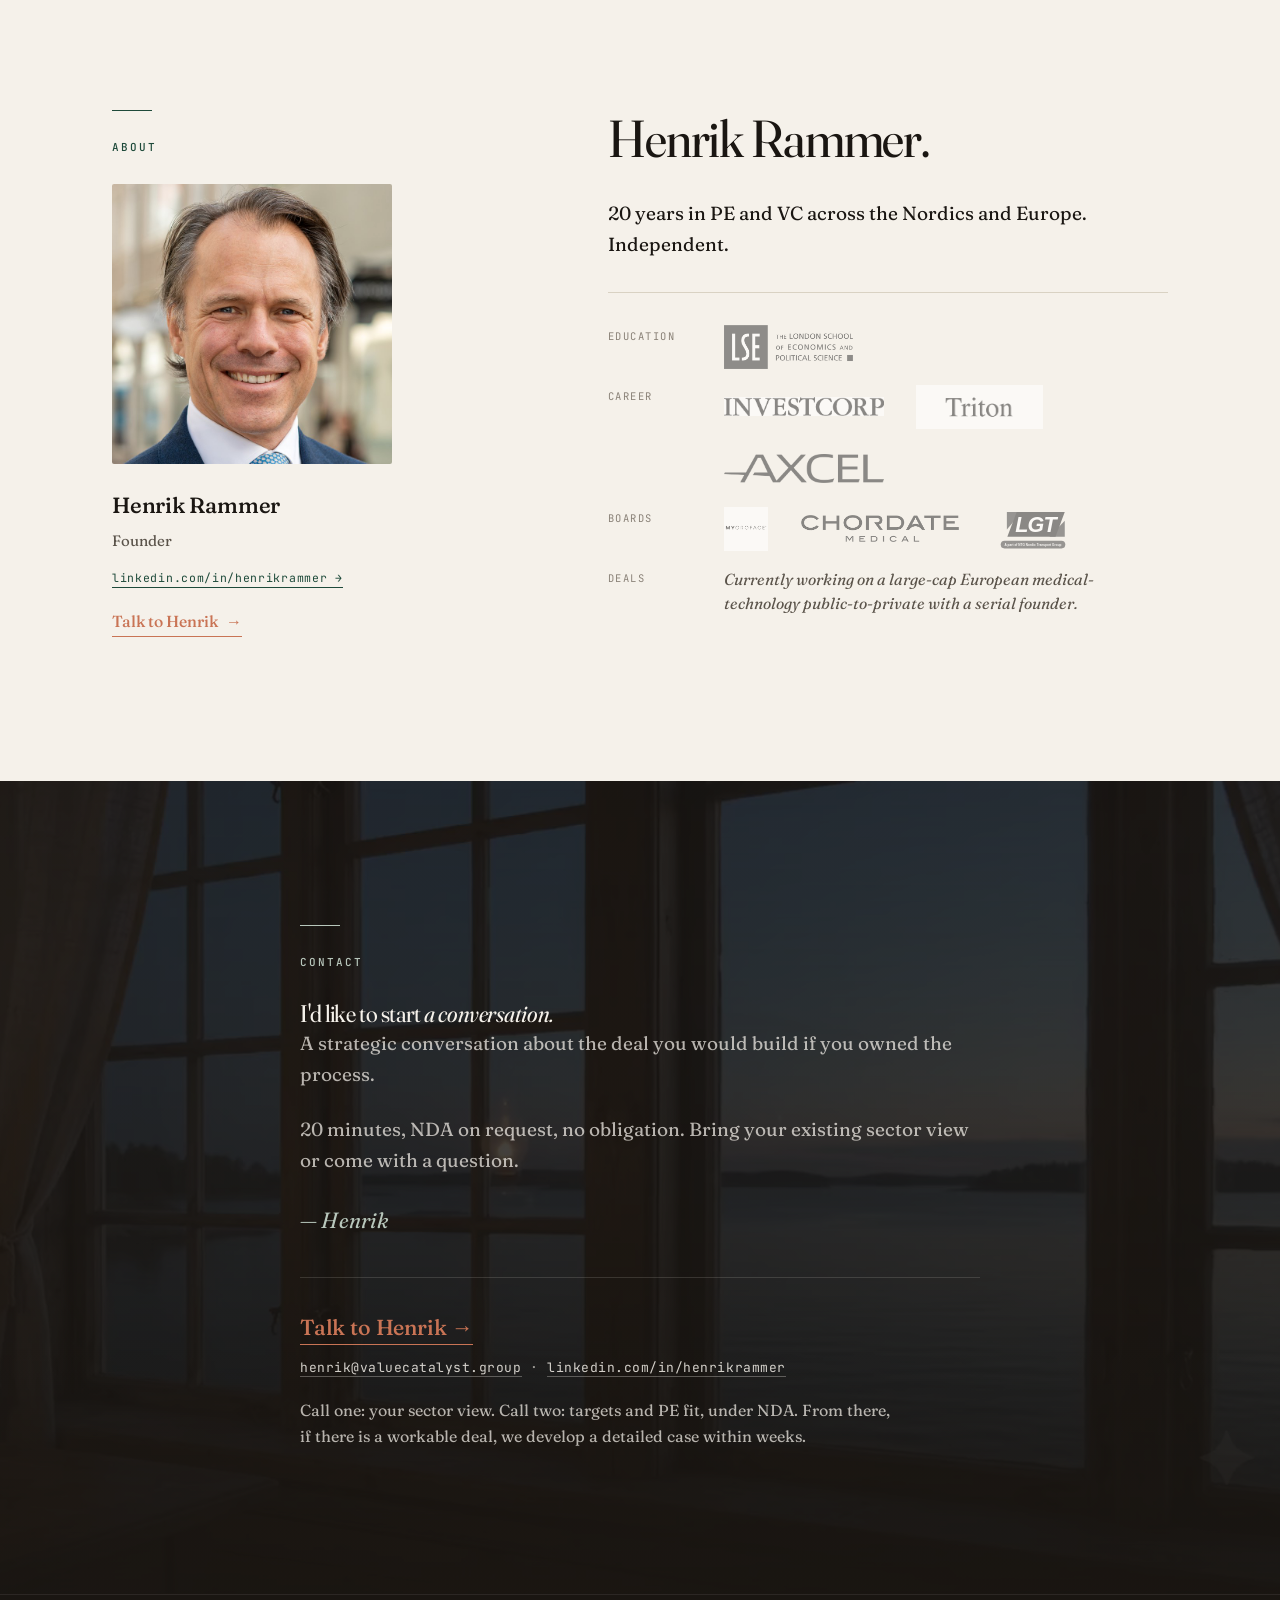
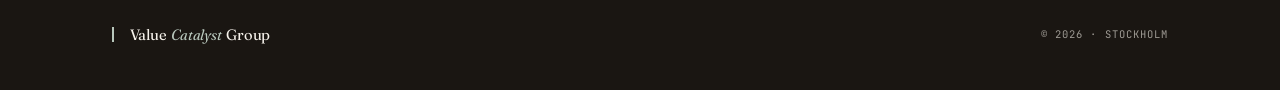
==== commit 7ba83e2d: "feat: subtle portrait films with off-white sections between scenes" ====
--- a/index.html
+++ b/index.html
@@ -118,26 +118,37 @@
       background: linear-gradient(180deg, rgba(26,22,18,0.55) 0%, rgba(26,22,18,0.66) 55%, rgba(26,22,18,0.90) 100%);
     }
     .film-band > .container, .film-band > .hero__content { position: relative; z-index: 2; }
-    /* Blue hour needs its full horizon: show the complete film above the copy,
-       not cropped behind the entire (much taller) executives section. */
-    #executives.film-band { padding-top: 0; }
-    #executives .film-band__media {
-      position: relative; inset: auto; aspect-ratio: 16 / 9;
-      max-width: var(--max); margin: 0 auto 64px; background: var(--ink);
-    }
-    #executives .film-band__media video { object-fit: contain; opacity: 1; display: block; }
-    #executives > .film-band__veil { display: none; }
-    .film-toggle {
-      position: fixed; right: 16px; bottom: 16px; z-index: 100;
-      min-height: 44px; padding: 10px 14px; border: 1px solid var(--ink);
-      background: var(--paper); color: var(--ink); font: inherit;
-      font-size: 12px; cursor: pointer;
-    }
-    .film-toggle:focus-visible { outline: 3px solid var(--accent); outline-offset: 3px; }
+    /* Portrait scenes extend behind the copy, not in a separate picture strip. */
+    .film-band--ambient {
+      --ink: #fff8ed; --ink-soft: #eee6db; --accent: #efdfbf;
+      --rule: rgba(255,248,237,0.28);
+      background: #26333b; color: var(--ink); overflow: clip;
+    }
+    .film-band--ambient .film-band__media video { opacity: 1; object-position: center top; }
+    .film-band--ambient .film-band__veil {
+      background: linear-gradient(90deg, rgba(12,22,28,0.64), rgba(12,22,28,0.32));
+    }
+    .film-band--ambient > .container { text-shadow: 0 1px 12px rgba(0,0,0,0.25); }
+    .film-band--ambient .thesis-card, .film-band--ambient .paper-panel {
+      --ink: #1A1612; --ink-soft: #5A534A; --accent: #1E4A3A; --rule: #D9D2C3;
+      color: var(--ink); text-shadow: none;
+    }
+
+    @media (max-width: 700px) {
+      .film-band--ambient .film-band__media { overflow: visible; }
+      .film-band--ambient .film-band__media video {
+        position: sticky; top: 0; display: block; height: 100svh;
+        object-fit: cover; object-position: center top;
+      }
+
+    }
+
     @media (prefers-reduced-motion: reduce) {
       .film-band__media video { display: none; }
       .film-band__veil { background: var(--paper) !important; }
       .film-band--ink .film-band__veil { background: var(--ink) !important; }
+      .film-band--ambient .film-band__media video { display: block; }
+      .film-band--ambient .film-band__veil { background: rgba(12,22,28,0.64) !important; }
     }
 
     /* ── VCG mark ──────────────────────────────────── */
@@ -1398,11 +1409,11 @@
   </section>
 
   <!-- For executives -->
-  <section class="section film-band film-band--light" id="executives" aria-labelledby="exec-heading">
+  <section class="section film-band film-band--ambient" id="executives" aria-labelledby="exec-heading">
     <div class="film-band__media" aria-hidden="true">
-      <video poster="films/bluehour-frame.jpg" muted playsinline loop preload="none" data-film>
-        <source data-src="films/bluehour-loop.webm" type="video/webm">
-        <source data-src="films/bluehour-loop.mp4" type="video/mp4">
+      <video poster="films/bluehour-portrait.jpg" muted playsinline loop preload="none" data-film data-playback-rate="0.5">
+        <source data-src="films/bluehour-portrait-loop.webm" type="video/webm">
+        <source data-src="films/bluehour-portrait-loop.mp4" type="video/mp4">
       </video>
     </div>
     <div class="film-band__veil" aria-hidden="true"></div>
@@ -1443,11 +1454,16 @@
         </div>
       </div>
 
-      <!-- What you earn as the deal-maker -->
-      <div class="reveal" style="margin-top: 120px;">
+    </div>
+  </section>
+
+  <!-- Off-white breathing space between the winter and autumn films. -->
+  <section class="section section--paper-soft" id="economics" aria-labelledby="economics-heading">
+    <div class="container">
+      <div class="reveal">
         <div class="rule"></div>
         <p class="eyebrow" style="margin-bottom: 28px;">The economics</p>
-        <h3 class="block-heading" style="max-width: 22ch;">What you earn as <em>the deal-maker.</em></h3>
+        <h3 class="block-heading" id="economics-heading" style="max-width: 22ch;">What you earn as <em>the deal-maker.</em></h3>
         <p class="block-lede" style="max-width: 64ch;">With VCG, you and I share the private-equity origination fee 50/50. The exact fee is deal-dependent, but the larger the deal, the larger the fee. We keep half in cash and reinvest the other half into the company together. We negotiate further equity and options for you, the executive, as part of any board or operator package.</p>
       </div>
 
@@ -1455,7 +1471,14 @@
   </section>
 
   <!-- The method · For PE firms (merged) -->
-  <section class="section section--paper-soft" id="method" aria-labelledby="method-heading">
+  <section class="section film-band film-band--ambient" id="method" aria-labelledby="method-heading">
+    <div class="film-band__media" aria-hidden="true">
+      <video poster="films/autumn.jpg" muted playsinline loop preload="none" data-film data-playback-rate="0.5">
+        <source data-src="films/autumn-loop.webm" type="video/webm">
+        <source data-src="films/autumn-loop.mp4" type="video/mp4">
+      </video>
+    </div>
+    <div class="film-band__veil" aria-hidden="true"></div>
     <div class="container">
       <div class="narrow" style="padding: 0;">
         <div class="rule reveal"></div>
@@ -1520,7 +1543,7 @@
 
       <!-- What the PE counterparty gets (compressed, one paragraph) -->
       <div class="narrow reveal d2" style="padding: 0; margin-top: 56px;">
-        <div style="background: var(--paper); border: 1px solid var(--rule); padding: 30px 34px;">
+        <div class="paper-panel" style="background: var(--paper); border: 1px solid var(--rule); padding: 30px 34px;">
           <p class="eyebrow eyebrow--ink" style="margin-bottom: 14px;">What your PE counterparty gets out of this</p>
           <p style="font-size: 17px; line-height: 1.62; color: var(--ink); margin: 0; max-width: 64ch;">A sector-credible operator already driving the deal, and proprietary origination they would otherwise miss: even top-quartile firms see less than 40% of available deal flow.<sup class="pillar__cite"><a href="https://suttonplacestrategies.com/wp-content/uploads/2024/10/SPS_2024_DOBR-Summary-Statistics.pdf" target="_blank" rel="noopener" aria-label="Source: Sutton Place Strategies, 2024 Deal Origination Benchmark Report">1</a></sup> We match your Plan to the one firm whose mandate fits it, so the capital arrives aligned rather than bolted on.</p>
         </div>
@@ -1641,7 +1664,7 @@
     </div>
   </footer>
 
-  <button id="filmToggle" class="film-toggle" type="button" aria-pressed="false" hidden>Pause background films</button>
+
   <script>
     // Nav scroll state
     const nav = document.getElementById('nav');
@@ -1684,18 +1707,15 @@
     // The forward/reverse cycle is encoded in each file: native playback, no scrubbing.
     // Sources attach only when visible; no video downloads for reduced motion/save-data.
     const films = [...document.querySelectorAll('video[data-film]')];
-    const filmToggle = document.getElementById('filmToggle');
+
     const reducedMotion = window.matchMedia('(prefers-reduced-motion: reduce)');
     const connection = navigator.connection;
-    let filmsPaused = false;
+
     const visibleFilms = new Set();
     const motionDisabled = () => reducedMotion.matches || !!connection?.saveData;
     const updateFilms = () => {
-      filmToggle.hidden = motionDisabled();
-      filmToggle.textContent = filmsPaused ? 'Play background films' : 'Pause background films';
-      filmToggle.setAttribute('aria-pressed', String(filmsPaused));
       films.forEach(video => {
-        if (motionDisabled() || filmsPaused || document.hidden || !visibleFilms.has(video)) {
+        if (motionDisabled() || document.hidden || !visibleFilms.has(video)) {
           video.pause();
           return;
         }
@@ -1705,16 +1725,12 @@
           video.load();
         }
         video.muted = true;
-        video.play().catch(() => {
-          // Autoplay may be denied. Keep a still and offer an explicit play action.
-          if (!filmsPaused && visibleFilms.has(video) && !document.hidden && !motionDisabled()) {
-            filmsPaused = true;
-            updateFilms();
-          }
-        });
+        video.playbackRate = Number(video.dataset.playbackRate) || 1;
+        // If the browser refuses autoplay, the poster remains; no visible controls.
+        video.play().catch(() => {});
       });
     };
-    filmToggle.addEventListener('click', () => { filmsPaused = !filmsPaused; updateFilms(); });
+
     reducedMotion.addEventListener('change', updateFilms);
     connection?.addEventListener('change', updateFilms);
     document.addEventListener('visibilitychange', updateFilms);
@@ -1728,8 +1744,6 @@
       }, { threshold: 0 });
       films.forEach(video => filmObserver.observe(video));
       updateFilms();
-    } else {
-      filmToggle.hidden = true; // Poster-only fallback in older browsers.
     }
 
     // Smooth-scroll with nav offset
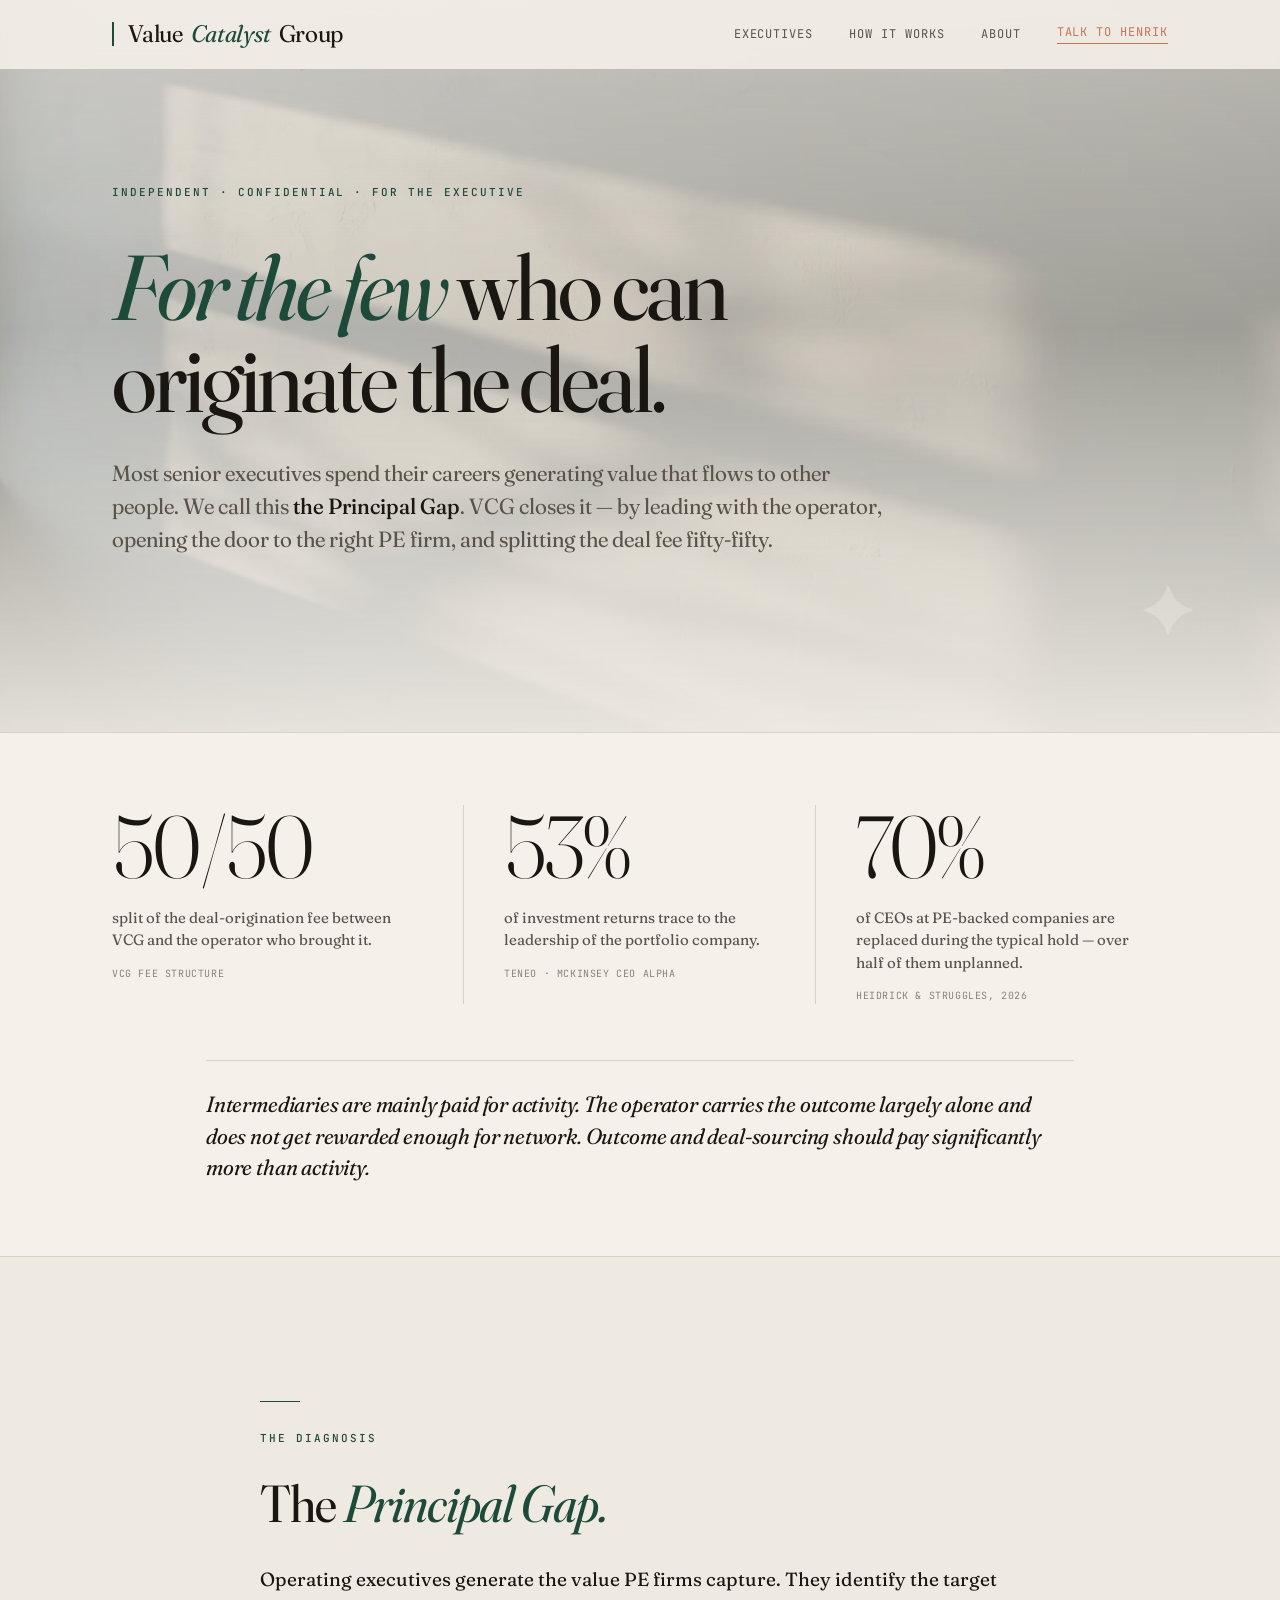
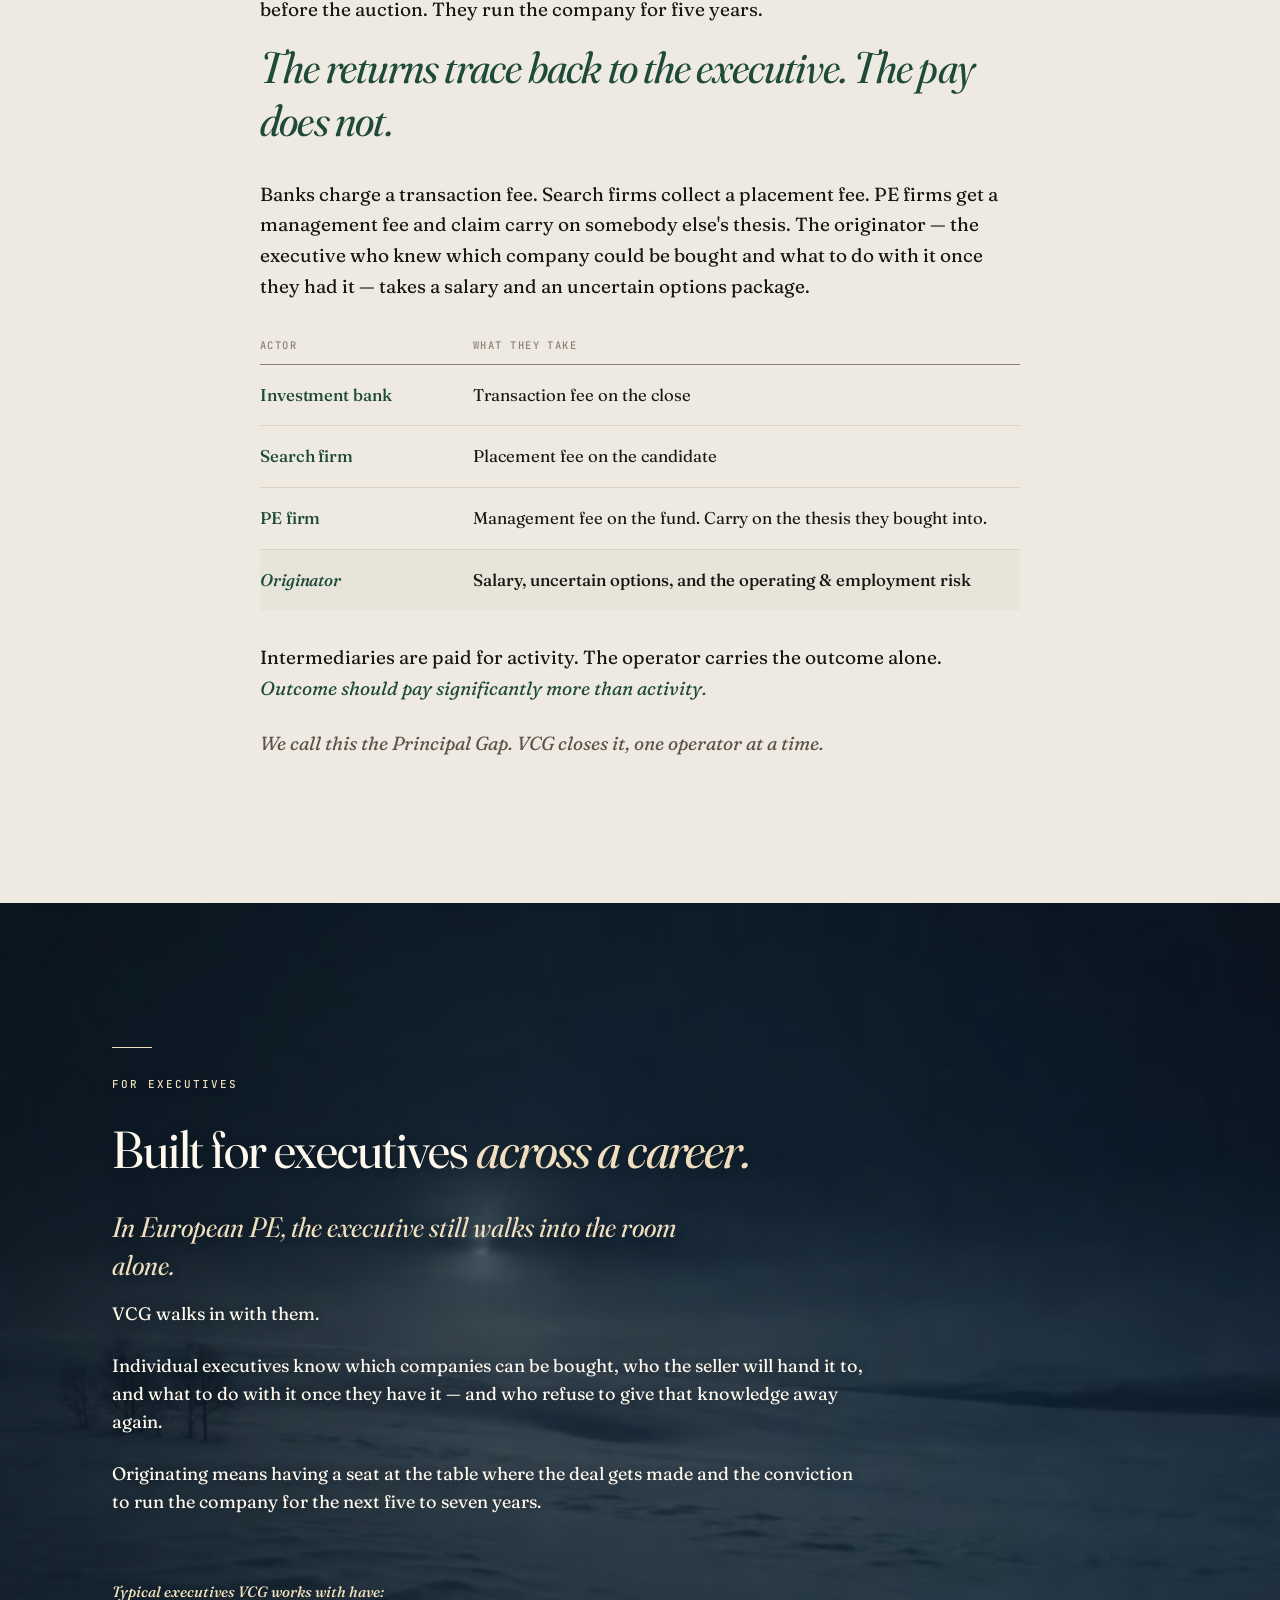
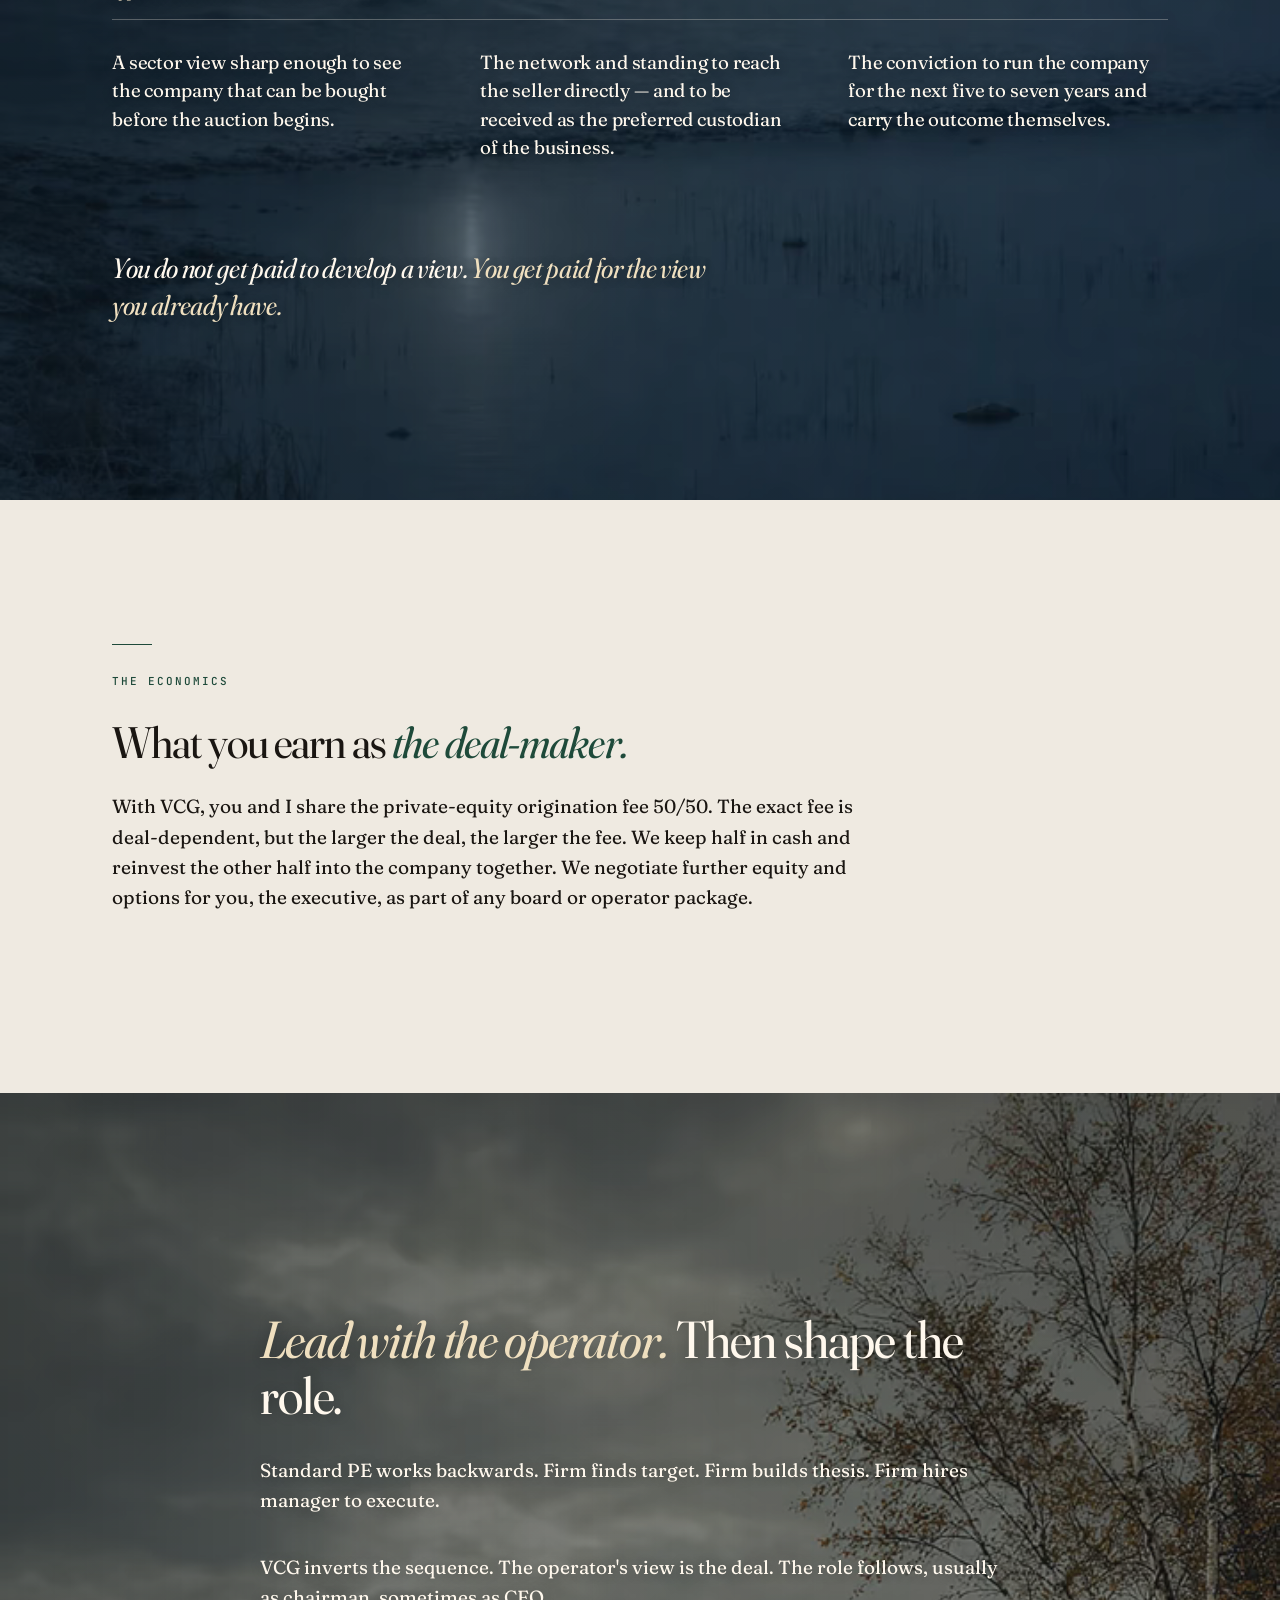
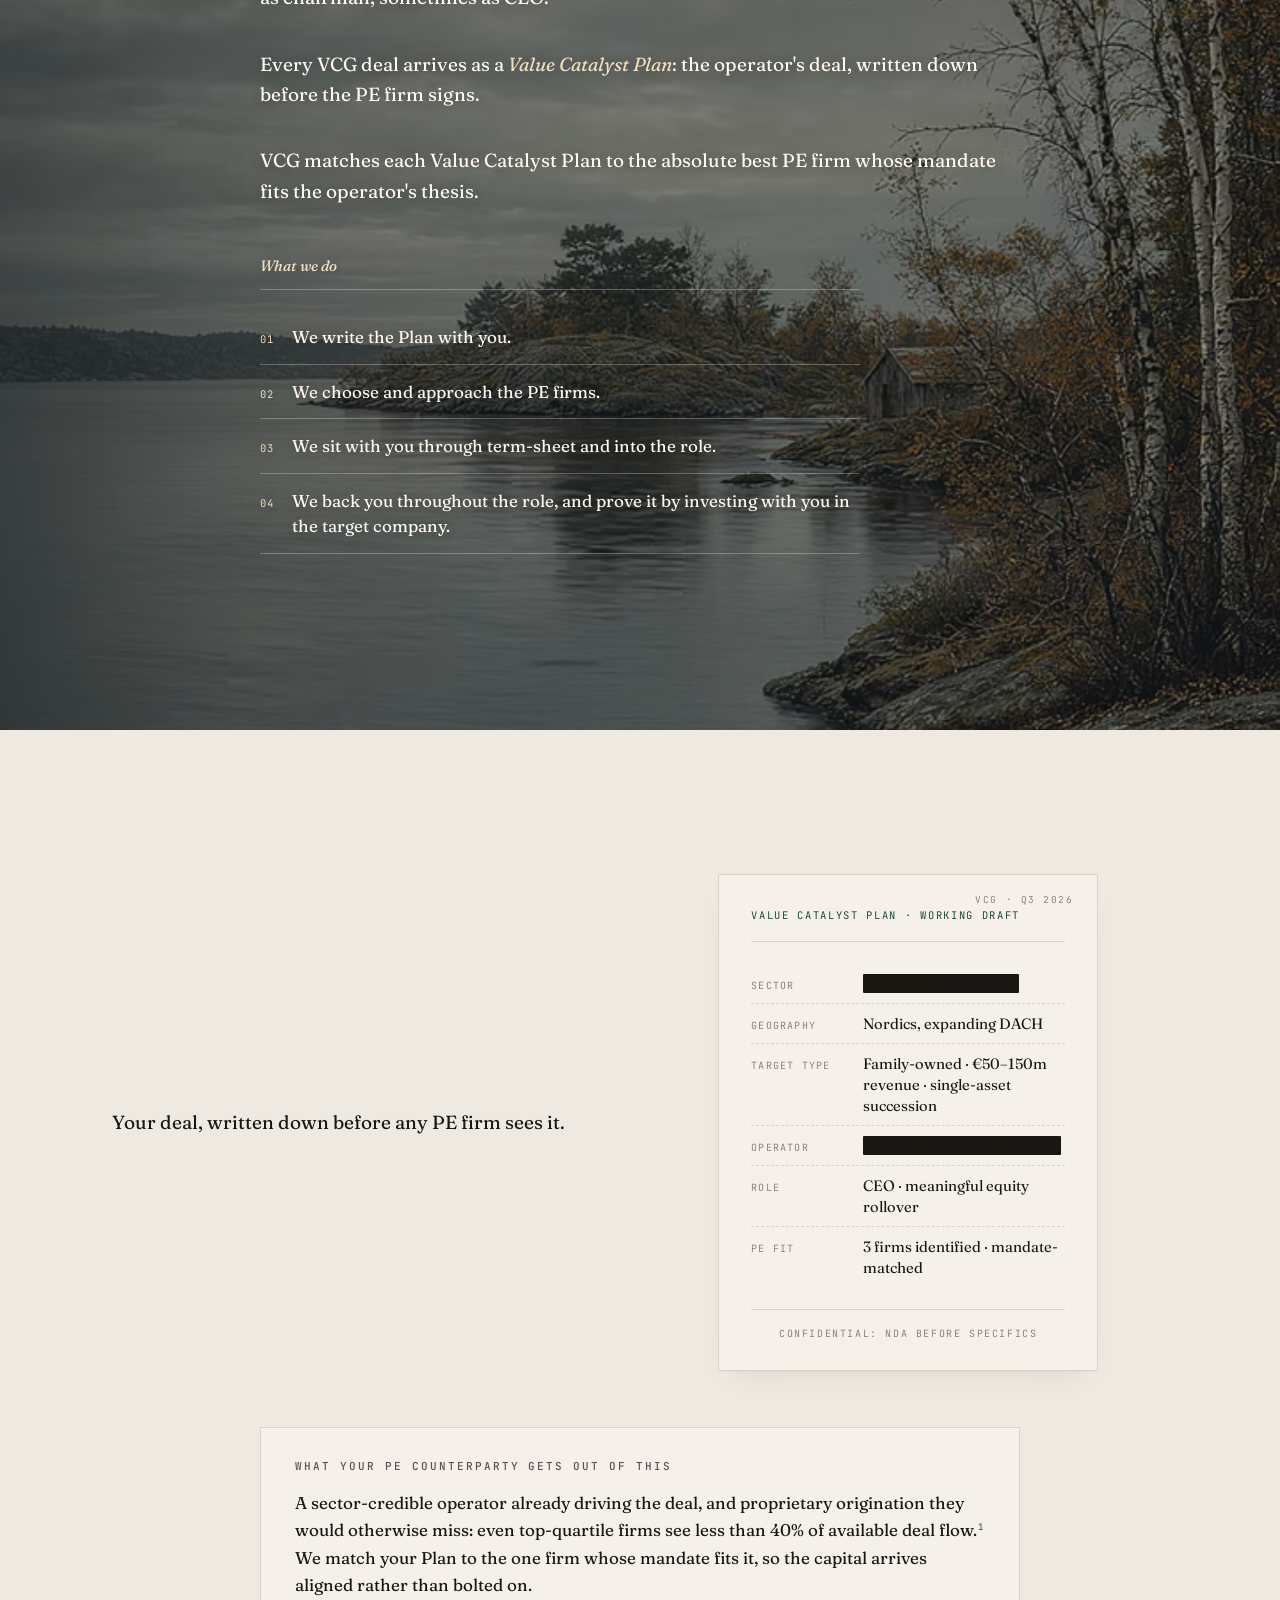
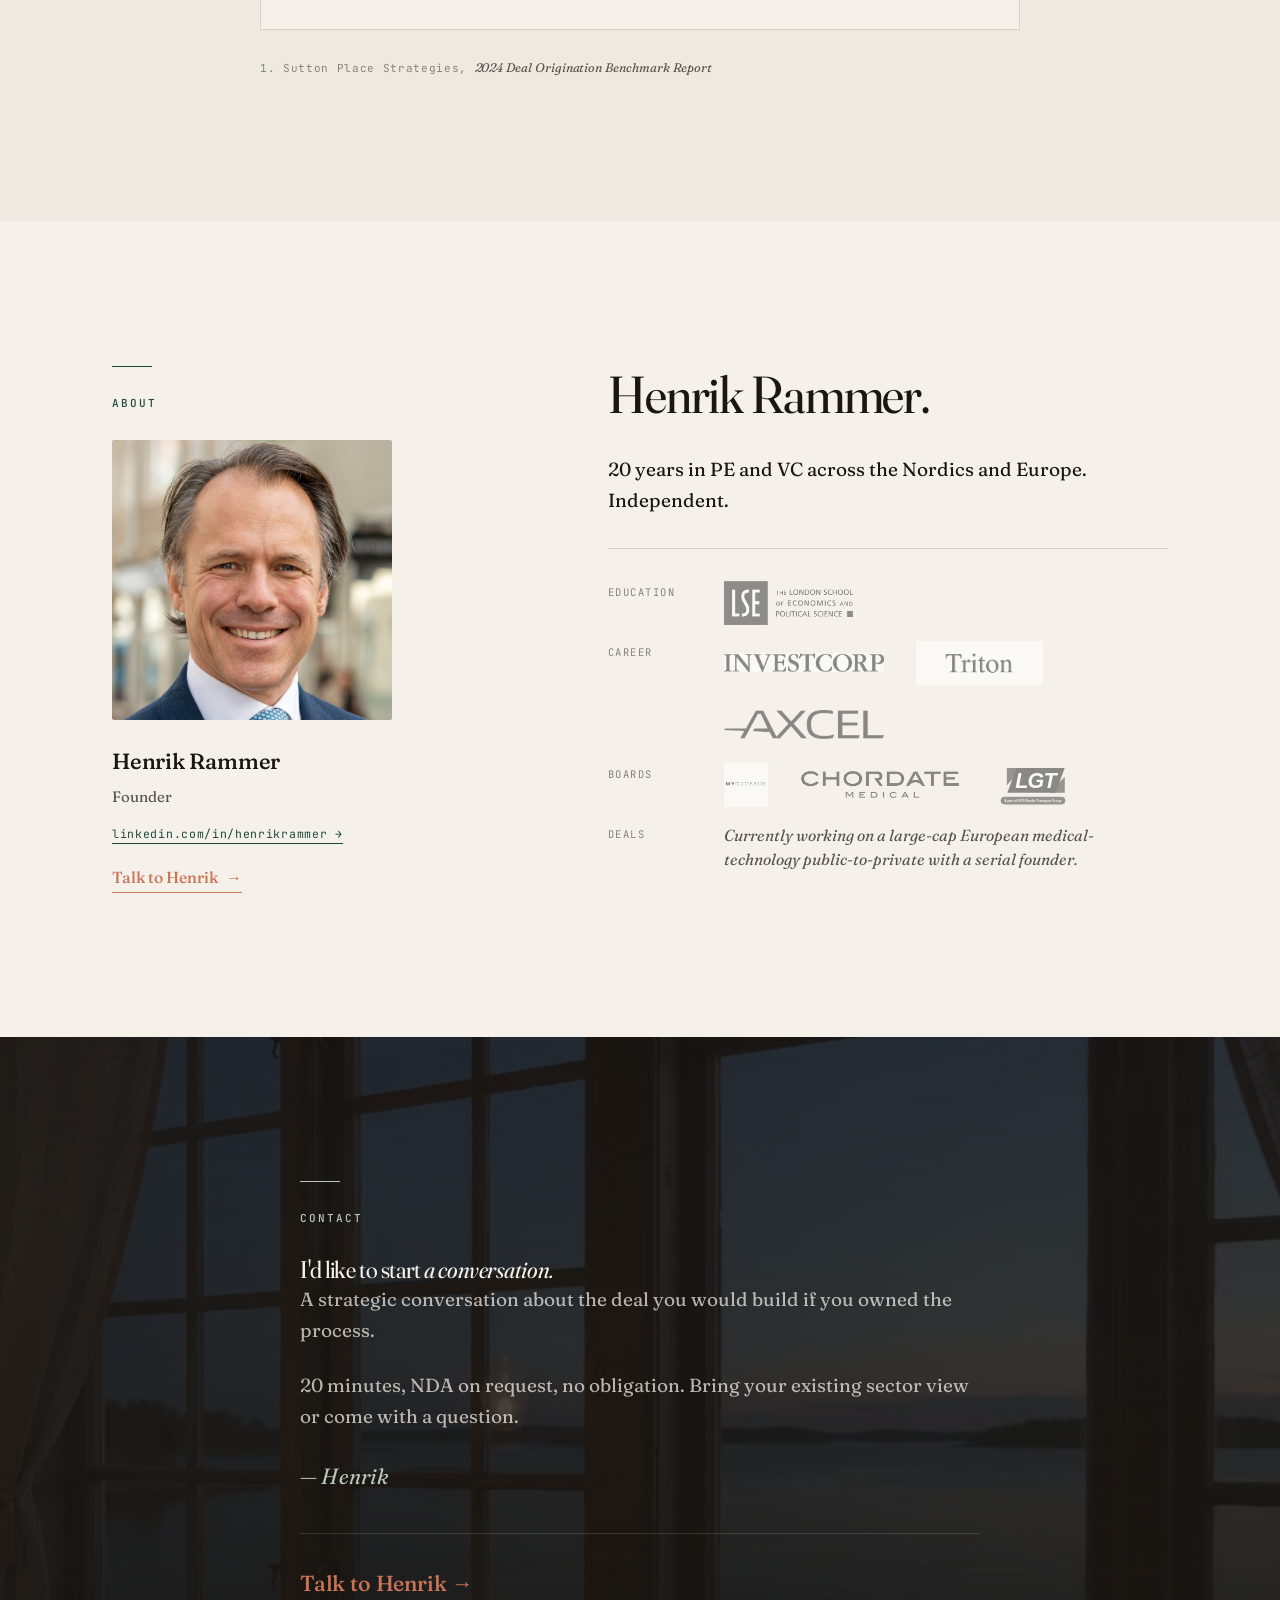
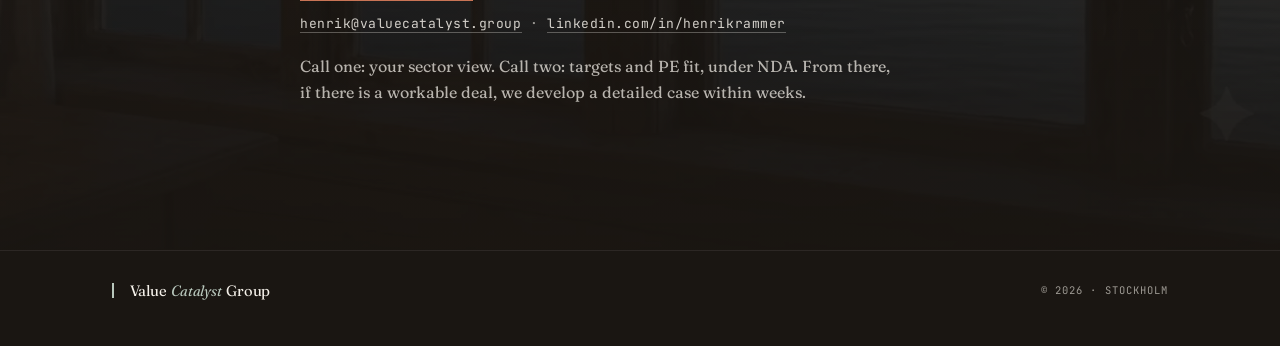
==== commit 4e9d459b: "fix: end autumn background before the plan example" ====
--- a/index.html
+++ b/index.html
@@ -1503,8 +1503,13 @@
         </div>
       </div>
 
+    </div>
+  </section>
+
+  <section class="section section--paper-soft" id="plan-example" aria-label="The Value Catalyst Plan">
+    <div class="container">
       <!-- Thesis card (the artefact made visible) -->
-      <div class="reveal" style="margin-top: 64px;">
+      <div class="reveal">
         <div class="thesis-block" style="display: grid; grid-template-columns: 1fr 1.1fr; gap: 64px; align-items: center;">
           <div>
             <p style="font-size: 19px; line-height: 1.62; color: var(--ink); max-width: 42ch;">Your deal, written down before any PE firm sees it.</p>
